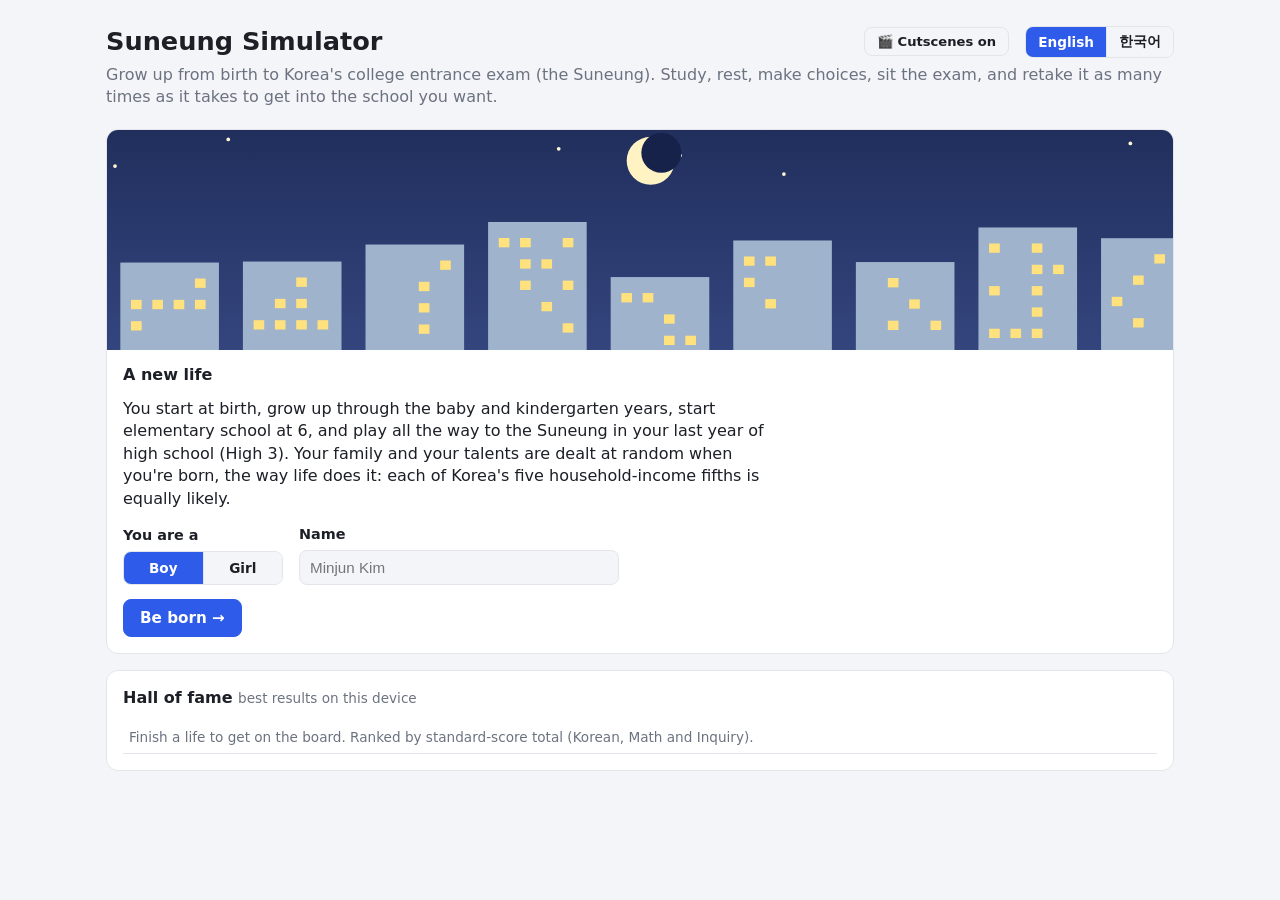
==== suneung/index.html @ 64d8d74f "Suneung v6.1 (social): named people who stay with you through life - Engine: g.social (built lazily " ====
<!doctype html>
<html lang="en">
<head>
  <meta charset="utf-8">
  <meta name="viewport" content="width=device-width, initial-scale=1">
  <title>Suneung Simulator</title>
  <link rel="stylesheet" href="styles.css">
</head>
<body>
  <header>
    <div class="top">
      <h1 data-t="app.title">Suneung Simulator</h1>
      <button type="button" id="cutToggle" class="cut-toggle" aria-pressed="true"></button>
      <div class="seg lang" id="lang" role="group" aria-label="Language / 언어">
        <button type="button" data-v="en" lang="en">English</button>
        <button type="button" data-v="ko" lang="ko">한국어</button>
      </div>
    </div>
    <p class="sub" data-t="app.sub"></p>
  </header>

  <main>
    <!-- ---------- new life ---------- -->
    <section id="setup" class="hidden">
      <div class="panel setup-panel">
        <div class="hero" id="setupArt"></div>
        <h2 data-t="setup.title"></h2>
        <p class="intro" data-t="setup.intro"></p>
        <div class="setup-row">
          <div class="field">
            <span class="flabel" id="sexLabel" data-t="setup.sex"></span>
            <div class="seg sex" id="sex" role="group" aria-labelledby="sexLabel">
              <button type="button" data-v="m" data-t="sex.m"></button>
              <button type="button" data-v="f" data-t="sex.f"></button>
            </div>
          </div>
          <div class="field name-field">
            <label for="name" data-t="setup.name"></label>
            <input id="name" type="text" maxlength="20">
          </div>
        </div>
        <div class="buttons">
          <button id="startBtn" type="button" class="primary" data-t="setup.go"></button>
          <button id="resumeBtn" type="button" class="hidden" data-t="setup.resume"></button>
        </div>
      </div>
      <div class="panel">
        <h2><span data-t="fame.title"></span> <span class="muted" data-t="fame.sub"></span></h2>
        <div class="table-wrap"><table class="grid" id="fame"></table></div>
      </div>
    </section>

    <!-- ---------- the game ---------- -->
    <section id="game" class="hidden">
      <!-- Your life right now: an illustrated scene with you in it, your mood, and the basics. -->
      <section class="life">
        <div class="life-top">
          <div class="scene-wrap">
            <div id="scene" class="scene-box"></div>
            <div id="mood" class="bubble" aria-live="polite"><b id="moodName"></b><span id="moodText"></span></div>
          </div>
          <div class="map-side">
            <div class="map-head"><span id="mapHome"></span><small id="mapHint"></small></div>
            <div id="mainMap" class="main-map"></div>
          </div>
        </div>
        <div class="stats">
          <div class="stat"><span class="ic" aria-hidden="true">📅</span><span class="k" data-t="stat.date"></span><span class="v" id="sDate"></span><span class="s" id="sDday"></span></div>
          <div class="stat"><span class="ic" aria-hidden="true">🎒</span><span class="k" data-t="stat.attempt"></span><span class="v" id="sAttempt"></span><span class="s" id="sStatus"></span></div>
          <div class="stat"><span class="ic" aria-hidden="true">🎂</span><span class="k" data-t="stat.age"></span><span class="v" id="sAge"></span><span class="s" id="sName"></span></div>
          <div class="stat"><span class="ic" aria-hidden="true">💰</span><span class="k" data-t="stat.money"></span><span class="v" id="sMoney"></span><span class="s" id="sAllowance"></span></div>
          <div class="stat fam" id="sFamCard"><span class="ic" aria-hidden="true">🏠</span><span class="k" data-t="stat.family"></span><span class="v" id="sFam"></span><span class="s" id="sFamSub"></span></div>
        </div>
      </section>

      <div class="row">
        <section class="panel">
          <h2><span data-t="ability.title"></span> <span class="muted" data-t="ability.sub"></span></h2>
          <div id="skills" class="bars"></div>
          <div id="traits" class="traits" aria-live="polite"></div>
          <h2 class="gap" data-t="cond.title"></h2>
          <div id="condition" class="bars"></div>
          <div class="chart-head gap">
            <h2 data-t="chart.title"></h2>
            <div class="legend" id="legend"></div>
          </div>
          <canvas id="chart"></canvas>
        </section>

        <section class="panel plan">
          <div class="plan-head">
            <h2 id="planTitle"></h2>
            <span id="blocksLeft" class="pill"></span>
          </div>
          <div id="slots" class="slots"></div>
          <small class="tap-hint" data-t="plan.tap"></small>
          <small id="lessonNote" class="lesson-note"></small>
          <div class="field">
            <span class="flabel" data-t="plan.method"></span>
            <div class="seg wrap" id="method"></div>
            <small id="methodNote"></small>
          </div>
          <div id="activities" class="acts"></div>
          <div class="plan-foot">
            <span id="planCost" class="muted"></span>
            <span id="planErr" class="err"></span>
          </div>
          <div class="buttons">
            <button id="repeatBtn" type="button" data-t="plan.repeat"></button>
            <button id="clearBtn" type="button" data-t="plan.clear"></button>
            <button id="moveBtn" type="button" data-t="move.btn"></button>
            <button id="quitBtn" type="button" data-t="quit.btn"></button>
            <button id="nextBtn" type="button" class="primary"></button>
          </div>
        </section>
      </div>

      <!-- The people in your life: classmates, friends, a rival, a crush, the homeroom teacher. -->
      <section class="panel people-panel">
        <h2><span aria-hidden="true">🧑‍🤝‍🧑 </span><span data-t="people.title"></span> <span class="muted" data-t="people.sub"></span></h2>
        <p id="peopleTeacher" class="people-teacher hidden"></p>
        <div id="people" class="people"></div>
        <small id="peopleNote" class="people-note"></small>
      </section>

      <div class="row">
        <section class="panel diary">
          <h2><span aria-hidden="true">📔 </span><span data-t="log.title"></span></h2>
          <ul id="log" class="log"></ul>
        </section>
        <section class="panel">
          <h2 data-t="history.title"></h2>
          <div class="table-wrap"><table class="grid" id="history"></table></div>
          <div class="buttons end">
            <button id="newLifeBtn" type="button" data-t="newLife"></button>
          </div>
        </section>
      </div>
    </section>

    <!-- "A year goes by": a calendar page between turns. Purely visual, so it never blocks clicks. -->
    <div id="turn" class="turn hidden" aria-hidden="true">
      <div class="turn-card"><span class="turn-cap" id="turnCap"></span><span class="turn-date" id="turnDate"></span><span class="turn-age" id="turnAge"></span></div>
    </div>
    <div id="confetti" class="confetti" aria-hidden="true"></div>
  </main>

  <div id="modal" class="modal hidden" role="dialog" aria-modal="true" aria-labelledby="modalTitle">
    <div class="modal-card">
      <div id="modalArt" class="modal-art hidden"></div>
      <h2 id="modalTitle"></h2>
      <div id="modalBody"></div>
      <div id="modalButtons" class="buttons"></div>
    </div>
  </div>

  <!-- Cutscenes: a letterboxed film over everything, shot by shot (app.js plays them, art.js draws them). -->
  <div id="cut" class="cut hidden" role="dialog" aria-modal="true">
    <div class="cut-progress" id="cutProg" aria-hidden="true"></div>
    <button type="button" id="cutSkip" class="cut-skip"></button>
    <div class="cut-frame" id="cutFrame"></div>
    <p class="cut-cap" id="cutCap" aria-live="polite"></p>
    <span class="cut-hint" id="cutHint" aria-hidden="true"></span>
  </div>

  <script src="places.js"></script>
  <script src="engine.js"></script>
  <script src="strings.js"></script>
  <script src="art.js"></script>
  <script src="app.js"></script>
</body>
</html>
---- suneung/styles.css ----
:root {
  --bg: #f4f5f8;
  --panel: #ffffff;
  --text: #1c1f26;
  --muted: #6b7280;
  --border: #e3e5ea;
  --accent: #2f5bea;
  --accent-text: #ffffff;
  --accent-soft: #e6ecfd;
  --pos: #12a150;
  --neg: #d93a3a;
  --warn: #c98200;
  --grid: #eceef2;
  --track: #eceef2;
  --backdrop: rgba(15, 18, 25, 0.55);
  --s-kor: #e05a47;
  --s-math: #2f5bea;
  --s-eng: #12a150;
  --s-hist: #a0661b;
  --s-inq1: #9b4fd6;
  --s-inq2: #d1489b;
  --g1: #12a150;
  --g2: #4c9a2a;
  --g3: #9a8a1a;
  --g4: #c98200;
  --g5: #d0661f;
  --g6: #d93a3a;
  /* The Friends panel: a colour per role, and the closeness bar. */
  --r-best: #12a150; --r-partner: #d1489b; --r-crush: #e86f9c; --r-rival: #c98200; --r-bully: #6b5b8c;
  --r-friend: #2f5bea; --r-other: #8b93a3; --r-focus: #f0a020; --cl-fill: #ef6b8a; --cl-track: #f1e3e7;
  /* Artwork (art.js): scenes, the avatar and event illustrations. Dark mode turns day to dusk. */
  --a-sky: #a9dcff; --a-sky2: #e8f6ff; --a-night: #16224a; --a-night2: #34457e; --a-moon: #fff3c4;
  --a-star: #fff7d6; --a-sun: #ffcf4a; --a-cloud: #ffffff; --a-dusk: #ff9e7a; --a-dusk2: #ffd9a0;
  --a-homeLand: #f6d98a; --a-muniLine: #a9c59a; --a-school: #e0533d; --a-schNum: #ffffff;
  --a-land: #dcebc6; --a-land2: #b9c2b0; --a-coast: #6f9a5e; --a-mapSea: #cfe7f3; --a-dmz: #c0504d; --a-inset: #5b6b8c; --a-route: #2f5bea; --a-pin: #e0533d; --a-pinOpen: #2f5bea; --a-pinOff: #a6adb9; --a-sel: #f0a020; --a-mapLbl: #1c2a3a; --a-mapHalo: #ffffff;
  --a-sea: #5fb3d9; --a-sea2: #3d8fbd; --a-hill: #9fc78a; --a-city: #9fb3cc; --a-wall: #f6ecda; --a-wall2: #ead9bb; --a-floor: #d9b083;
  --a-floor2: #c49568; --a-tile: #e3e7ee; --a-tile2: #cfd5df; --a-nightwall: #3a3d5c;
  --a-nightfloor: #4a3a34; --a-dark: #2a2e3b; --a-dark2: #3a3f52; --a-locker: #8fb3d9;
  --a-locker2: #6f93ba; --a-cork: #d9a86b; --a-frame: #ffffff; --a-board: #2f6b4f;
  --a-chalk: #f4f4ea; --a-wood: #b97f4c; --a-wood2: #8a5a33; --a-metal: #a7b0bd; --a-metal2: #8792a2;
  --a-paper: #ffffff; --a-paper2: #f1ece2; --a-line: #b9c0cc; --a-ink: #2b2b35; --a-snow: #ffffff;
  --a-blossom: #ffbfd3; --a-blossom2: #ff8fb4; --a-leaf: #63b85a; --a-leaf2: #3e8a45;
  --a-fall: #f28a3a; --a-fall2: #d9472b; --a-lamp: #ffe17d; --a-screen: #8fd3ff; --a-steam: #c9d2de;
  --a-cubicle: #c9a77d; --a-cubicle2: #a8855c; --a-hair: #2b211d; --a-hoodie: #8a93a6;
  --a-hoodie2: #6f788c; --a-pants: #444a60; --a-jeans: #4d6fa8; --a-shoe: #3a3330;
  --a-uniform: #2f3e6b; --a-uniform2: #22305a; --a-shirt: #ffffff; --a-tie: #c9353d;
  --a-skin: #f7d3b2; --a-skinb: #e3b48d; --a-sickface: #a6e3a1; --a-mouth: #c84a52;
  --a-blush: #ff8f8f; --a-fever: #ff6f6f; --a-bags: #9d8bb4; --a-sweat: #79c6ff;
  --a-shadow: rgba(0, 0, 0, 0.14); --a-c1: #ef5b5b; --a-c1dark: #b8373c; --a-c2: #ffc93c;
  --a-c2dark: #d89a12; --a-c3: #2ec4b6; --a-c4: #9b6bf2; --a-c5: #4f86f7; --a-c5dark: #2f5bbf;
  --a-gold: #f6b900; --a-gold2: #c98a00; --a-gray: #c9c9c9; --a-grass: #93cf6c; --a-path: #e7d3a8;
  --a-stone: #e6dfd3; --a-stone2: #c9bba6; --a-sofa: #d26d5a; --a-sofa2: #b55543;
  --a-trackred: #e0765c; --a-road: #6d7280; --a-bully: #4b3f63; --a-storm: #7d879a; --a-cup: #f3f3f3;
  --a-omr: #ffe3e3; --a-river: #6fb0e6; --a-glass: #8fb7dc;
  --cut-bg: #07080c; --cut-text: #f4f2ea; --cut-dim: rgba(244, 242, 234, 0.55); --cut-bar: rgba(244, 242, 234, 0.22); --cut-accent: #ffd36a;
}

@media (prefers-color-scheme: dark) {
  :root:not([data-theme="light"]) {
    --bg: #12141a;
    --panel: #1b1e26;
    --text: #e8eaf0;
    --muted: #9198a6;
    --border: #2c303b;
    --accent: #6b8cff;
    --accent-text: #0d1020;
    --accent-soft: #232b45;
    --pos: #3ccf7a;
    --neg: #ff6b6b;
    --warn: #f0b23a;
    --grid: #262a34;
    --track: #2a2e39;
    --backdrop: rgba(0, 0, 0, 0.65);
    --s-kor: #ff7a66;
    --s-math: #7d9bff;
    --s-eng: #3ccf7a;
    --s-hist: #d9a35a;
    --s-inq1: #c18cf2;
    --s-inq2: #f27cc0;
    --g1: #3ccf7a;
    --g2: #8fd14f;
    --g3: #d6c64a;
    --g4: #f0b23a;
    --g5: #f08a4a;
    --g6: #ff6b6b;
    --r-best: #3ccf7a; --r-partner: #f06cb8; --r-crush: #f58fb5; --r-rival: #f0b23a; --r-bully: #a594d0;
    --r-friend: #6b8cff; --r-other: #8a91a0; --r-focus: #ffbf47; --cl-fill: #f07a98; --cl-track: #3a2c33;
    --a-sky: #31407a; --a-sky2: #6b5d8e; --a-night: #0b1230; --a-night2: #1f2b5a; --a-moon: #f4e7b0;
    --a-star: #fff1c0; --a-sun: #ffb45c; --a-cloud: #8a86b0; --a-dusk: #7a3d5c; --a-dusk2: #c06d5a;
    --a-homeLand: #7a6a2e; --a-muniLine: #4f6a52; --a-school: #ff7a63; --a-schNum: #1b1b1b;
    --a-land: #3c5440; --a-land2: #3a3f48; --a-coast: #87b27a; --a-mapSea: #1b2f40; --a-dmz: #e07a6f; --a-inset: #9aa9c8; --a-route: #7d9cff; --a-pin: #ff7a63; --a-pinOpen: #7d9cff; --a-pinOff: #6b7280; --a-sel: #f5b941; --a-mapLbl: #eef2f7; --a-mapHalo: #10161f;
    --a-sea: #24506e; --a-sea2: #1a3a52; --a-hill: #3d5a45; --a-city: #2d3552; --a-wall: #3a3a4c; --a-wall2: #313142; --a-floor: #5a4536;
    --a-floor2: #4a382c; --a-tile: #343a48; --a-tile2: #2b303c; --a-nightwall: #24263a;
    --a-nightfloor: #33282a; --a-dark: #171a22; --a-dark2: #222634; --a-locker: #3d5578;
    --a-locker2: #2f4462; --a-cork: #8a6440; --a-frame: #c8cad6; --a-board: #1f4a37;
    --a-chalk: #d8dccd; --a-wood: #7a5233; --a-wood2: #5c3c25; --a-metal: #6f7787; --a-metal2: #5a6272;
    --a-paper: #e9e7ef; --a-paper2: #cfcad6; --a-line: #8b90a0; --a-ink: #1a1a22; --a-snow: #eef2ff;
    --a-blossom: #d98aa8; --a-blossom2: #e56a96; --a-leaf: #3f7f45; --a-leaf2: #2c5e35;
    --a-fall: #cc6a2c; --a-fall2: #b33a24; --a-lamp: #ffd36a; --a-screen: #5fb4ff; --a-steam: #8a93a6;
    --a-cubicle: #6e5a44; --a-cubicle2: #574634; --a-hair: #1c1614; --a-hoodie: #5a6274;
    --a-hoodie2: #474e5f; --a-pants: #2f3445; --a-jeans: #3a5585; --a-shoe: #221e1c;
    --a-uniform: #2a3558; --a-uniform2: #1d2645; --a-tie: #b0343a; --a-shirt: #dfe2ec;
    --a-skin: #e8c2a0; --a-skinb: #c99a76; --a-sickface: #86c784; --a-mouth: #a83a42;
    --a-blush: #e07a7a; --a-fever: #e05a5a; --a-bags: #7c6c95; --a-sweat: #5fb4ff;
    --a-shadow: rgba(0, 0, 0, 0.35); --a-c1: #e05a5f; --a-c1dark: #a8333a; --a-c2: #e8b330;
    --a-c2dark: #b88410; --a-c3: #25a89c; --a-c4: #8a5fe0; --a-c5: #4a78e0; --a-c5dark: #2a4e9e;
    --a-gold: #e8ad00; --a-gold2: #a87400; --a-gray: #a9a9b3; --a-grass: #4a7a3f; --a-path: #8a7a5c;
    --a-stone: #6b6672; --a-stone2: #57505e; --a-sofa: #9a4b3e; --a-sofa2: #7d3a2f;
    --a-trackred: #a8513f; --a-road: #2f323c; --a-bully: #1d1828; --a-storm: #4d5568; --a-cup: #c9c9d2;
    --a-omr: #e8c8cc; --a-river: #2d5a8a; --a-glass: #3d5a80;
    --cut-bg: #07080c; --cut-text: #f4f2ea; --cut-dim: rgba(244, 242, 234, 0.55); --cut-bar: rgba(244, 242, 234, 0.22); --cut-accent: #ffd36a;
    color-scheme: dark;
  }
}
:root[data-theme="dark"] {
  --bg: #12141a;
  --panel: #1b1e26;
  --text: #e8eaf0;
  --muted: #9198a6;
  --border: #2c303b;
  --accent: #6b8cff;
  --accent-text: #0d1020;
  --accent-soft: #232b45;
  --pos: #3ccf7a;
  --neg: #ff6b6b;
  --warn: #f0b23a;
  --grid: #262a34;
  --track: #2a2e39;
  --backdrop: rgba(0, 0, 0, 0.65);
  --s-kor: #ff7a66;
  --s-math: #7d9bff;
  --s-eng: #3ccf7a;
  --s-hist: #d9a35a;
  --s-inq1: #c18cf2;
  --s-inq2: #f27cc0;
  --g1: #3ccf7a;
  --g2: #8fd14f;
  --g3: #d6c64a;
  --g4: #f0b23a;
  --g5: #f08a4a;
  --g6: #ff6b6b;
  --r-best: #3ccf7a; --r-partner: #f06cb8; --r-crush: #f58fb5; --r-rival: #f0b23a; --r-bully: #a594d0;
  --r-friend: #6b8cff; --r-other: #8a91a0; --r-focus: #ffbf47; --cl-fill: #f07a98; --cl-track: #3a2c33;
  --a-sky: #31407a; --a-sky2: #6b5d8e; --a-night: #0b1230; --a-night2: #1f2b5a; --a-moon: #f4e7b0;
  --a-star: #fff1c0; --a-sun: #ffb45c; --a-cloud: #8a86b0; --a-dusk: #7a3d5c; --a-dusk2: #c06d5a;
  --a-homeLand: #7a6a2e; --a-muniLine: #4f6a52; --a-school: #ff7a63; --a-schNum: #1b1b1b;
    --a-land: #3c5440; --a-land2: #3a3f48; --a-coast: #87b27a; --a-mapSea: #1b2f40; --a-dmz: #e07a6f; --a-inset: #9aa9c8; --a-route: #7d9cff; --a-pin: #ff7a63; --a-pinOpen: #7d9cff; --a-pinOff: #6b7280; --a-sel: #f5b941; --a-mapLbl: #eef2f7; --a-mapHalo: #10161f;
    --a-sea: #24506e; --a-sea2: #1a3a52; --a-hill: #3d5a45; --a-city: #2d3552; --a-wall: #3a3a4c; --a-wall2: #313142; --a-floor: #5a4536;
  --a-floor2: #4a382c; --a-tile: #343a48; --a-tile2: #2b303c; --a-nightwall: #24263a;
  --a-nightfloor: #33282a; --a-dark: #171a22; --a-dark2: #222634; --a-locker: #3d5578;
  --a-locker2: #2f4462; --a-cork: #8a6440; --a-frame: #c8cad6; --a-board: #1f4a37;
  --a-chalk: #d8dccd; --a-wood: #7a5233; --a-wood2: #5c3c25; --a-metal: #6f7787; --a-metal2: #5a6272;
  --a-paper: #e9e7ef; --a-paper2: #cfcad6; --a-line: #8b90a0; --a-ink: #1a1a22; --a-snow: #eef2ff;
  --a-blossom: #d98aa8; --a-blossom2: #e56a96; --a-leaf: #3f7f45; --a-leaf2: #2c5e35;
  --a-fall: #cc6a2c; --a-fall2: #b33a24; --a-lamp: #ffd36a; --a-screen: #5fb4ff; --a-steam: #8a93a6;
  --a-cubicle: #6e5a44; --a-cubicle2: #574634; --a-hair: #1c1614; --a-hoodie: #5a6274;
  --a-hoodie2: #474e5f; --a-pants: #2f3445; --a-jeans: #3a5585; --a-shoe: #221e1c;
  --a-uniform: #2a3558; --a-uniform2: #1d2645; --a-tie: #b0343a; --a-shirt: #dfe2ec;
  --a-skin: #e8c2a0; --a-skinb: #c99a76; --a-sickface: #86c784; --a-mouth: #a83a42;
  --a-blush: #e07a7a; --a-fever: #e05a5a; --a-bags: #7c6c95; --a-sweat: #5fb4ff;
  --a-shadow: rgba(0, 0, 0, 0.35); --a-c1: #e05a5f; --a-c1dark: #a8333a; --a-c2: #e8b330;
  --a-c2dark: #b88410; --a-c3: #25a89c; --a-c4: #8a5fe0; --a-c5: #4a78e0; --a-c5dark: #2a4e9e;
  --a-gold: #e8ad00; --a-gold2: #a87400; --a-gray: #a9a9b3; --a-grass: #4a7a3f; --a-path: #8a7a5c;
  --a-stone: #6b6672; --a-stone2: #57505e; --a-sofa: #9a4b3e; --a-sofa2: #7d3a2f;
  --a-trackred: #a8513f; --a-road: #2f323c; --a-bully: #1d1828; --a-storm: #4d5568; --a-cup: #c9c9d2;
  --a-omr: #e8c8cc; --a-river: #2d5a8a; --a-glass: #3d5a80;
  --cut-bg: #07080c; --cut-text: #f4f2ea; --cut-dim: rgba(244, 242, 234, 0.55); --cut-bar: rgba(244, 242, 234, 0.22); --cut-accent: #ffd36a;
  color-scheme: dark;
}

* { box-sizing: border-box; }

body {
  margin: 0;
  font-family: system-ui, -apple-system, "Segoe UI", "Apple SD Gothic Neo", "Malgun Gothic", sans-serif;
  background: var(--bg);
  color: var(--text);
  line-height: 1.4;
}

header, main {
  max-width: 1100px;
  margin: 0 auto;
  padding-left: max(16px, env(safe-area-inset-left, 0px));
  padding-right: max(16px, env(safe-area-inset-right, 0px));
}
header { padding-top: 24px; }
h1 { margin: 0 0 4px; font-size: 1.6rem; }
h2 { font-size: 1rem; margin: 0 0 12px; }
h2.gap { margin-top: 18px; }
h3 { font-size: 0.9rem; margin: 18px 0 8px; }
.sub { margin: 0 0 20px; color: var(--muted); }
.muted { color: var(--muted); font-weight: 400; font-size: 0.85rem; }
.hidden { display: none !important; }
.err { color: var(--neg); font-size: 0.85rem; }

.panel {
  background: var(--panel);
  border: 1px solid var(--border);
  border-radius: 12px;
  padding: 16px;
  margin-bottom: 16px;
  min-width: 0;
}

/* ---------- forms ---------- */
.setup-grid {
  display: grid;
  grid-template-columns: repeat(auto-fit, minmax(230px, 1fr));
  gap: 14px 20px;
  align-items: start;
}
.field { display: flex; flex-direction: column; gap: 6px; min-width: 0; }
.field label, .flabel { font-weight: 600; font-size: 0.9rem; }
.field small { color: var(--muted); font-size: 0.75rem; }
.two { display: grid; grid-template-columns: 1fr 1fr; gap: 8px; }
input[type="text"], select {
  padding: 8px 10px;
  border: 1px solid var(--border);
  border-radius: 8px;
  background: var(--bg);
  color: var(--text);
  font-size: 0.95rem;
  width: 100%;
  min-width: 0;
}
.buttons { display: flex; gap: 8px; flex-wrap: wrap; margin-top: 14px; }
.buttons.end { justify-content: flex-end; }
button {
  padding: 9px 16px;
  border-radius: 8px;
  border: 1px solid var(--border);
  background: var(--bg);
  color: var(--text);
  font-size: 0.95rem;
  font-weight: 600;
  cursor: pointer;
  font-family: inherit;
}
button.primary { background: var(--accent); border-color: var(--accent); color: var(--accent-text); }
button:hover:not(:disabled) { filter: brightness(1.06); }
button:disabled { opacity: 0.45; cursor: not-allowed; }

.seg { display: flex; border: 1px solid var(--border); border-radius: 8px; overflow: hidden; }
.seg button { flex: 1; border: 0; border-radius: 0; padding: 8px 6px; font-size: 0.85rem; background: var(--bg); }
.seg button + button { border-left: 1px solid var(--border); }
.seg button.on { background: var(--accent); color: var(--accent-text); }
.seg.wrap { flex-wrap: wrap; }
.seg.wrap button { min-width: 45%; }

/* ---------- stats ---------- */
.stats {
  display: grid;
  grid-template-columns: repeat(4, minmax(0, 1fr));
  gap: 12px;
  margin-bottom: 16px;
}
@media (max-width: 760px) { .stats { grid-template-columns: repeat(2, minmax(0, 1fr)); } }
.stat {
  background: var(--panel);
  border: 1px solid var(--border);
  border-radius: 12px;
  padding: 12px 14px;
  display: flex;
  flex-direction: column;
  min-width: 0;
}
.stat .k { color: var(--muted); font-size: 0.8rem; }
.stat .v { font-size: 1.15rem; font-weight: 700; font-variant-numeric: tabular-nums; white-space: nowrap; overflow: hidden; text-overflow: ellipsis; }
.stat .s { color: var(--muted); font-size: 0.78rem; white-space: nowrap; overflow: hidden; text-overflow: ellipsis; }

.row { display: grid; grid-template-columns: 1fr 1fr; gap: 16px; }
@media (max-width: 860px) { .row { grid-template-columns: 1fr; gap: 0; } }

/* ---------- bars ---------- */
.bars { display: flex; flex-direction: column; gap: 9px; }
.bar { display: grid; grid-template-columns: minmax(0, 9.5rem) 1fr 2.6rem; gap: 10px; align-items: center; font-size: 0.85rem; }
.bar .name { white-space: nowrap; overflow: hidden; text-overflow: ellipsis; }
.bar .track { height: 10px; background: var(--track); border-radius: 5px; overflow: hidden; position: relative; }
.bar .fill { display: block; height: 100%; border-radius: 5px; transition: width 1s cubic-bezier(0.2, 0.8, 0.2, 1); }
/* Shown under the condition bars while the player is being bullied. */
.cond-note { margin: 2px 0 0; padding: 6px 10px; border-left: 3px solid var(--neg); border-radius: 6px; background: var(--track); color: var(--neg); font-size: 0.8rem; line-height: 1.4; }
/* Traits: chips under the ability bars, each with its effect as a tooltip and a second line. */
.traits { display: flex; flex-wrap: wrap; gap: 6px; margin: 8px 0 2px; }
.traits:empty { display: none; }
.trait-chip { display: inline-flex; flex-direction: column; padding: 4px 10px; border-radius: 10px; background: var(--accent-soft); color: var(--text); font-size: 0.8rem; line-height: 1.3; max-width: 100%; }
.trait-chip b { font-weight: 600; }
.trait-chip small { color: var(--muted); font-size: 0.72rem; }
.lesson-note { display: block; margin: 2px 0 6px; color: var(--muted); font-size: 0.78rem; line-height: 1.4; }
.cond-note.drop { border-left-color: var(--accent); color: var(--text); }
/* Leaving school: what you gain beside what it costs, stacked on a phone. */
.quit { display: grid; grid-template-columns: 1fr 1fr; gap: 10px; margin: 8px 0; }
.quit h3 { margin: 0 0 4px; font-size: 0.9rem; }
.quit ul { margin: 0; padding-left: 18px; font-size: 0.85rem; line-height: 1.45; }
.quit li + li { margin-top: 4px; }
.quit .pros { padding: 8px 10px; border-radius: 8px; background: var(--track); border-left: 3px solid var(--pos); }
.quit .cons { padding: 8px 10px; border-radius: 8px; background: var(--track); border-left: 3px solid var(--neg); }
@media (max-width: 560px) { .quit { grid-template-columns: 1fr; } }
.bar .val { position: relative; text-align: right; font-variant-numeric: tabular-nums; font-weight: 700; }
.bar .delta { font-size: 0.72rem; font-weight: 600; margin-left: 2px; }
.up { color: var(--pos); }
.down { color: var(--neg); }

.talent { display: grid; grid-template-columns: repeat(auto-fit, minmax(240px, 1fr)); gap: 8px 24px; }
.talent .bar { grid-template-columns: minmax(0, 8rem) 1fr 2.4rem 3.2rem; }
.apt { font-size: 0.75rem; color: var(--muted); text-align: right; white-space: nowrap; }
/* Ability bars carry aptitude stars in a fourth column; strong subjects stand out in gold. */
#skills .bar { grid-template-columns: minmax(0, 9.5rem) 1fr 2.6rem 3.4rem; }
@media (max-width: 480px) { #skills .bar { grid-template-columns: minmax(0, 7rem) 1fr 2.4rem 3.2rem; gap: 8px; } }
.apt.hi { color: var(--warn); font-weight: 700; }
.apt.lo { opacity: 0.7; }
.lbl .apt { font-size: 0.78rem; margin-left: 2px; }
.apt-note { margin: 4px 0 0; color: var(--muted); font-size: 0.75rem; line-height: 1.4; }

/* ---------- plan ---------- */
.plan-head { display: flex; justify-content: space-between; align-items: baseline; gap: 8px; flex-wrap: wrap; }
.pill {
  font-size: 0.8rem; font-weight: 700; padding: 3px 10px; border-radius: 999px;
  background: var(--accent-soft); color: var(--accent); font-variant-numeric: tabular-nums;
}
.pill.done { background: var(--accent); color: var(--accent-text); }
.plan-foot { display: flex; justify-content: space-between; gap: 8px; flex-wrap: wrap; margin-top: 8px; min-height: 1.2em; }

/* ---------- chart ---------- */
.chart-head { display: flex; justify-content: space-between; align-items: baseline; flex-wrap: wrap; gap: 8px; }
.legend { font-size: 0.78rem; color: var(--muted); display: flex; align-items: center; gap: 4px 10px; flex-wrap: wrap; }
.legend span { display: inline-flex; align-items: center; gap: 4px; }
.dot { display: inline-block; width: 10px; height: 10px; border-radius: 50%; }
#chart { width: 100%; height: 220px; display: block; }

/* ---------- tables ---------- */
.table-wrap { overflow-x: auto; -webkit-overflow-scrolling: touch; }
table.grid { width: 100%; border-collapse: collapse; font-size: 0.84rem; font-variant-numeric: tabular-nums; }
table.grid th, table.grid td { padding: 6px 6px; border-bottom: 1px solid var(--border); text-align: right; white-space: nowrap; }
table.grid th:first-child, table.grid td:first-child { text-align: left; }
table.grid th { color: var(--muted); font-weight: 600; font-size: 0.78rem; }
table.grid td.l { text-align: left; }
.gr { display: inline-block; min-width: 1.6rem; padding: 1px 6px; border-radius: 6px; font-weight: 800; text-align: center; color: var(--panel); }
.gr1 { background: var(--g1); } .gr2 { background: var(--g2); } .gr3 { background: var(--g3); }
.gr4 { background: var(--g4); } .gr5 { background: var(--g5); } .gr6, .gr7, .gr8, .gr9 { background: var(--g6); }

/* ---------- modal ---------- */
.modal {
  position: fixed; inset: 0; background: var(--backdrop);
  display: flex; align-items: center; justify-content: center; z-index: 10;
  padding: max(16px, env(safe-area-inset-top, 0px)) max(16px, env(safe-area-inset-right, 0px)) max(16px, env(safe-area-inset-bottom, 0px)) max(16px, env(safe-area-inset-left, 0px));
}
.modal-card {
  background: var(--panel); border: 1px solid var(--border); border-radius: 16px;
  padding: 22px; width: 100%; max-width: 620px; max-height: calc(100vh - 32px); overflow-y: auto;
}
.modal-card h2 { font-size: 1.2rem; }
.modal-card p { margin: 0 0 12px; }
.modal-card .buttons { justify-content: flex-end; }
.choices { display: flex; flex-direction: column; gap: 8px; margin-top: 4px; }
.choices button { text-align: left; font-weight: 600; }
.outcome { padding: 10px 12px; border-left: 3px solid var(--accent); background: var(--accent-soft); border-radius: 6px; margin: 4px 0 6px; }
.big-emoji { font-size: 2.4rem; line-height: 1; margin-bottom: 6px; }
.headline { font-weight: 700; margin: 4px 0 12px; }
.periods { list-style: none; margin: 0 0 12px; padding: 0; font-size: 0.88rem; }
.periods li { display: grid; grid-template-columns: 4.5rem 1fr auto; gap: 8px; padding: 6px 0; border-bottom: 1px solid var(--border); }
.periods .tm { color: var(--muted); font-variant-numeric: tabular-nums; }
.periods .rw { font-weight: 700; font-variant-numeric: tabular-nums; }
.unis { display: flex; flex-direction: column; margin: 8px 0; }
.uni { display: grid; grid-template-columns: auto 1fr auto; gap: 10px; align-items: center; padding: 7px 4px; border-bottom: 1px solid var(--border); font-size: 0.88rem; cursor: pointer; }
.uni.off { opacity: 0.45; cursor: not-allowed; }
.uni .nm small.why { color: var(--neg); }
.uni .nm small.real { color: var(--text); font-weight: 600; }
.uni .nm small.real .num { display: inline-block; min-width: 1.4em; padding: 0 4px; margin-right: 2px; border-radius: 999px; background: var(--a-pinOpen); color: var(--a-schNum); text-align: center; font-size: 0.7rem; }
.uni.off .nm small.real .num { background: var(--a-pinOff); }
.school-map { margin: 8px 0; }
.school-map .kmap { max-height: 220px; border-radius: 10px; }
.school-map figcaption { color: var(--muted); font-size: 0.75rem; text-align: center; margin-top: 2px; }
.uni.region .nm { min-width: 0; }
.uni .nm small { color: var(--muted); display: block; font-size: 0.75rem; }
.chance { font-size: 0.75rem; font-weight: 700; padding: 2px 8px; border-radius: 999px; white-space: nowrap; color: var(--panel); }
.ch-safe { background: var(--g1); } .ch-match { background: var(--g3); } .ch-reach { background: var(--g5); } .ch-long { background: var(--g6); }
.result { display: flex; justify-content: space-between; gap: 10px; padding: 8px 4px; border-bottom: 1px solid var(--border); }
.result .ok { color: var(--pos); font-weight: 800; }
.result .no { color: var(--neg); font-weight: 800; }
.decide { display: flex; flex-direction: column; gap: 8px; margin-top: 12px; }
.decide button { text-align: left; }
.decide button small { display: block; font-weight: 400; color: var(--muted); font-size: 0.78rem; }
.decide button.primary small { color: inherit; opacity: 0.85; }
.summary { display: grid; grid-template-columns: repeat(auto-fit, minmax(130px, 1fr)); gap: 10px; margin: 8px 0 14px; }
.summary div { background: var(--bg); border-radius: 10px; padding: 10px; }
.summary .k { display: block; color: var(--muted); font-size: 0.75rem; }
.summary .v { font-weight: 800; font-size: 1.05rem; }
.chart-head.gap { margin-top: 18px; }
/* After the last exam the plan panel only shows its title. */
.ended .field, .ended .acts, .ended .plan-foot, .ended .buttons, .ended .slots, .ended .tap-hint { display: none; }

/* ---------- language switch ---------- */
.top { display: flex; justify-content: space-between; align-items: center; gap: 8px 16px; flex-wrap: wrap; margin-bottom: 4px; }
.top h1 { margin: 0; }
.seg.lang { flex: 0 0 auto; }
.seg.lang button { flex: 0 0 auto; padding: 6px 12px; }

/* ---------- setup, birth and track screens ---------- */
.intro { margin: 0 0 14px; max-width: 65ch; }
.name-field { max-width: 320px; flex: 1 1 200px; }
.setup-row { display: flex; flex-wrap: wrap; gap: 12px 16px; align-items: flex-end; }
.seg.sex { min-width: 160px; }
/* The ending gate has the school's name across the top, so the mood bubble moves down beside you. */
.scene-wrap[data-place="gate"] .bubble { top: 46%; left: 50%; }
/* Ability past the top of the scale. */
.val.over { color: var(--a-gold2); }
.modal-card .talent { margin: 6px 0 10px; }
.modal-card .field { margin-top: 12px; }

/* ---------- artwork (art.js) ---------- */
/* SVG groups animate with CSS transforms. Positions live on an outer group, so these only add motion. */
.art { display: block; width: 100%; height: 100%; }
.art g, .art path, .art circle, .art rect, .art ellipse { transform-box: fill-box; transform-origin: center; }
.art .bob { animation: bob 3.2s ease-in-out infinite; transform-origin: center bottom; }
.art .blink { animation: blink 4.6s infinite; }
.art .fall { animation: fall var(--d, 8s) linear infinite; animation-delay: var(--del, 0s); }
.art .rise { animation: rise 3s ease-out infinite; animation-delay: var(--del, 0s); }
.art .twinkle { animation: twinkle 2.6s ease-in-out infinite; animation-delay: var(--del, 0s); }
.art .twinkle.slow { animation-duration: 7s; }
.art .pulse { animation: pulse 2.4s ease-in-out infinite; animation-delay: var(--del, 0s); }
.art .pulse-slow { animation: pulse 6s ease-in-out infinite; }
.art .sway { animation: sway 4s ease-in-out infinite; transform-origin: center bottom; }
.art .sway-slow { animation: sway 7s ease-in-out infinite; transform-origin: center top; }
.art .drift { animation: drift 14s ease-in-out infinite alternate; }
.art .drift.slow { animation-duration: 22s; }
.art .float { animation: float 3.6s ease-in-out infinite; animation-delay: var(--del, 0s); }
.art .bounce { animation: bounce 1.6s ease-in-out infinite; }
/* The Pohang earthquake: cracks that shudder a few times, then stop. */
.art .shake { animation: shake 0.35s ease-in-out 4; }
.art .hop { animation: hop 1.4s ease-in-out infinite; animation-delay: var(--del, 0s); }
.art .wave { animation: wave 1.2s ease-in-out infinite; transform-box: view-box; }
.art .wave.slow { animation-duration: 1.8s; }
.art .drip { animation: drip 1.8s ease-in infinite; }
.art .flicker { animation: flicker 0.9s ease-in-out infinite alternate; transform-origin: center bottom; }
.art .spin { animation: spin 6s linear infinite; transform-box: view-box; }
@keyframes bob { 0%, 100% { transform: translateY(0); } 50% { transform: translateY(-2.5px); } }
@keyframes blink { 0%, 94%, 100% { transform: scaleY(1); } 96% { transform: scaleY(0.1); } }
@keyframes fall { from { transform: translate(0, 0) rotate(0deg); } to { transform: translate(var(--dx, 20px), var(--fy, 260px)) rotate(300deg); } }
@keyframes rise { 0% { transform: translateY(6px); opacity: 0; } 30% { opacity: 1; } 100% { transform: translateY(-26px); opacity: 0; } }
@keyframes twinkle { 0%, 100% { opacity: 1; } 50% { opacity: 0.25; } }
@keyframes pulse { 0%, 100% { opacity: 1; } 50% { opacity: 0.55; } }
@keyframes sway { 0%, 100% { transform: rotate(-2deg); } 50% { transform: rotate(2deg); } }
@keyframes drift { from { transform: translateX(-14px); } to { transform: translateX(14px); } }
@keyframes float { 0%, 100% { transform: translateY(0); } 50% { transform: translateY(-6px); } }
@keyframes shake { 0%, 100% { transform: translateX(0); } 25% { transform: translateX(-3px); } 75% { transform: translateX(3px); } }
@keyframes bounce { 0%, 100% { transform: translateY(0) scale(1); } 40% { transform: translateY(-8px) scale(1.06); } }
@keyframes hop { 0%, 100% { transform: translateY(0); } 50% { transform: translateY(-10px); } }
@keyframes wave { 0%, 100% { transform: rotate(0deg); } 50% { transform: rotate(-16deg); } }
@keyframes drip { 0% { transform: translateY(-2px); opacity: 0; } 30% { opacity: 1; } 100% { transform: translateY(8px); opacity: 0; } }
@keyframes flicker { from { transform: scale(1, 1); } to { transform: scale(0.92, 1.08); } }
@keyframes spin { to { transform: rotate(360deg); } }

/* ---------- your life: the scene, mood bubble and basics ---------- */
.life { background: var(--panel); border: 1px solid var(--border); border-radius: 16px; overflow: hidden; margin-bottom: 16px; }
/* The scene and, beside it (below it on phones), the map of where you live. */
.life-top { display: grid; grid-template-columns: minmax(0, 1fr); }
@media (min-width: 760px) { .life-top { grid-template-columns: minmax(0, 1fr) clamp(230px, 27vw, 320px); } .map-side { border-left: 1px solid var(--border); } }
.map-side { display: flex; flex-direction: column; min-width: 0; background: var(--a-mapSea); border-top: 1px solid var(--border); }
@media (min-width: 760px) { .map-side { border-top: 0; height: clamp(180px, 31vw, 330px); } }
.map-head { display: flex; justify-content: space-between; align-items: baseline; gap: 8px; padding: 6px 10px 0; font-size: 0.82rem; font-weight: 700; color: var(--a-mapLbl); }
.map-head small { font-weight: 500; color: var(--a-inset); text-align: right; }
.main-map { flex: none; height: 250px; padding: 2px 4px 4px; }
@media (min-width: 760px) { .main-map { flex: 1; min-height: 0; height: auto; } }
.main-map .kmap { width: 100%; height: 100%; max-height: none; border-radius: 0; }
.scene-wrap { position: relative; height: clamp(180px, 31vw, 330px); background: var(--a-wall); }
.scene-box { position: absolute; inset: 0; }
.bubble {
  position: absolute; top: 15%; left: 46%; max-width: min(50%, 300px);
  background: var(--panel); color: var(--text); border: 1px solid var(--border); border-radius: 14px;
  padding: 7px 12px; font-size: 0.85rem; line-height: 1.3; box-shadow: 0 4px 14px var(--a-shadow);
  animation: bubble-in 0.5s ease-out both;
}
.bubble::after {
  content: ""; position: absolute; left: -7px; bottom: 12px; width: 12px; height: 12px;
  background: var(--panel); border-left: 1px solid var(--border); border-bottom: 1px solid var(--border); transform: rotate(45deg);
}
.bubble b { display: block; font-size: 0.7rem; letter-spacing: 0.03em; color: var(--muted); }
.bubble[data-mood="happy"] b { color: var(--pos); }
.bubble[data-mood="tired"] b { color: var(--warn); }
.bubble[data-mood="stressed"] b, .bubble[data-mood="sick"] b { color: var(--neg); }
/* The family card is a full-width strip under the other four, so the class name never gets cut off. */
.life .stat.fam { grid-column: 1 / -1; display: flex; flex-direction: row; justify-content: flex-start; flex-wrap: wrap; align-items: center; column-gap: 10px; row-gap: 2px; padding-top: 8px; padding-bottom: 8px; }
.life .stat.fam .ic { grid-row: auto; font-size: 1.2rem; }
.life .stat.fam .v { font-size: 1rem; }
.fam-meter { display: inline-flex; gap: 2px; vertical-align: middle; margin-left: 4px; }
.fam-meter i { width: 7px; height: 12px; border-radius: 2px; background: var(--border); }
.fam-meter i.on { background: var(--accent); }
.stat.fam.fam-up .s { color: var(--pos); }
.stat.fam.fam-down .s { color: var(--neg); }
.stat.fam.flash { animation: fam-flash 1.6s ease-out; }
@keyframes fam-flash { 0%, 30% { box-shadow: 0 0 0 3px var(--accent); } 100% { box-shadow: 0 0 0 0 transparent; } }
@media (prefers-reduced-motion: reduce) { .stat.fam.flash { animation: none; } }
.life .stats { margin: 0; padding: 12px; gap: 10px; border-top: 1px solid var(--border); }
.life .stat { background: var(--bg); border: 0; display: grid; grid-template-columns: auto minmax(0, 1fr); column-gap: 10px; align-items: center; }
.life .stat .ic { grid-row: span 3; font-size: 1.5rem; line-height: 1; }
@media (max-width: 760px) { .life .stat .ic { font-size: 1.2rem; } .life .stats { padding: 10px; gap: 8px; } }
@keyframes bubble-in { from { opacity: 0; transform: translateY(6px) scale(0.96); } to { opacity: 1; transform: none; } }

/* ---------- setup hero ---------- */
.setup-panel { overflow: hidden; }
.hero { margin: -16px -16px 14px; height: clamp(140px, 22vw, 220px); overflow: hidden; }

/* ---------- plan: time slots and activity cards ---------- */
.plan { container-type: inline-size; }
.slots { display: flex; flex-wrap: wrap; gap: 6px; margin: 12px 0 4px; }
.slot {
  width: 38px; height: 38px; padding: 0; border-radius: 10px; font-size: 1.15rem; line-height: 1;
  display: inline-flex; align-items: center; justify-content: center;
  background: var(--panel); background: color-mix(in srgb, var(--c) 22%, var(--panel)); border: 2px solid var(--c);
  animation: slot-in 0.25s ease-out;
}
.slot.empty { border: 2px dashed var(--border); background: transparent; animation: none; }
.tap-hint { display: block; color: var(--muted); font-size: 0.74rem; margin-bottom: 4px; }
@keyframes slot-in { from { transform: scale(0.4); opacity: 0; } to { transform: none; opacity: 1; } }

.acts { display: grid; grid-template-columns: minmax(0, 1fr); gap: 8px; margin-top: 10px; }
.acts .grp { grid-column: 1 / -1; margin: 8px 0 0; font-size: 0.78rem; color: var(--muted); letter-spacing: 0.04em; }
.act {
  display: grid; grid-template-columns: auto minmax(0, 1fr) auto; gap: 4px 10px; align-items: center;
  padding: 9px 10px; border-radius: 12px; border: 1px solid var(--border); border-left: 4px solid var(--c);
  background: var(--bg); transition: transform 0.12s ease, box-shadow 0.12s ease, background 0.2s ease;
}
.act.open { cursor: pointer; }
.act.open:hover { transform: translateY(-2px); box-shadow: 0 6px 16px var(--a-shadow); }
.act.has { background: var(--accent-soft); background: color-mix(in srgb, var(--c) 13%, var(--panel)); border-color: var(--c); }
.act .ic { font-size: 1.5rem; line-height: 1; width: 2rem; text-align: center; }
.act .lbl { font-size: 0.88rem; font-weight: 600; min-width: 0; }
.act .lbl small { display: block; color: var(--muted); font-weight: 400; font-size: 0.72rem; line-height: 1.3; }
.act .pips { display: block; color: var(--c); font-size: 0.66rem; letter-spacing: 2px; line-height: 1.2; }
.stepper { display: flex; align-items: center; justify-content: flex-end; gap: 6px; }
.stepper button { width: 32px; height: 32px; padding: 0; font-size: 1.1rem; line-height: 1; background: var(--panel); }
.stepper .n { width: 1.4rem; text-align: center; font-weight: 700; font-variant-numeric: tabular-nums; }
.act.has .n { color: var(--accent); }
/* Two columns of cards when the plan panel is wide enough; in a half-width panel the stepper drops below. */
@container (min-width: 470px) {
  .acts { grid-template-columns: repeat(2, minmax(0, 1fr)); }
  .act { grid-template-columns: auto minmax(0, 1fr); align-items: start; }
  .act .stepper { grid-column: 1 / -1; }
}
@container (min-width: 720px) {
  .act { grid-template-columns: auto minmax(0, 1fr) auto; align-items: center; }
  .act .stepper { grid-column: auto; }
}

/* ---------- ability gains ---------- */
.bi { margin-right: 5px; }
.gain {
  position: absolute; right: 0; top: -4px; font-weight: 800; font-size: 0.85rem; pointer-events: none;
  animation: gain 1.8s ease-out 0.4s both;
}
@keyframes gain { 0% { opacity: 0; transform: translateY(6px) scale(0.8); } 25% { opacity: 1; transform: translateY(-4px) scale(1.2); } 100% { opacity: 0; transform: translateY(-26px) scale(1); } }

/* ---------- diary ---------- */
.diary .log { list-style: none; margin: 0; padding: 0; max-height: 460px; overflow-y: auto; font-size: 0.84rem; }
.log li { position: relative; display: grid; grid-template-columns: 28px minmax(0, 1fr) auto; gap: 10px; padding: 5px 4px 5px 0; align-items: start; }
.log li::before { content: ""; position: absolute; left: 13px; top: 0; bottom: 0; width: 2px; background: var(--border); }
.log .dot {
  position: relative; width: 28px; height: 28px; border-radius: 50%; background: var(--panel); border: 2px solid var(--border);
  display: flex; align-items: center; justify-content: center; font-size: 0.85rem; line-height: 1;
}
.log .txt { padding-top: 4px; min-width: 0; overflow-wrap: anywhere; }
.log .when { color: var(--muted); font-size: 0.72rem; white-space: nowrap; padding-top: 6px; font-variant-numeric: tabular-nums; }
.log li.milestone .txt { font-weight: 700; }
.log li.milestone .dot { border-color: var(--a-gold); }
.log li.event .dot { border-color: var(--accent); }
.log li.mock .txt { color: var(--accent); }
.log li.month .txt { color: var(--muted); font-size: 0.78rem; }
.log li.month .dot { transform: scale(0.8); opacity: 0.75; }
.log li.year { display: block; padding: 12px 0 6px; }
.log li.year::before { display: none; }
.log li.year span { display: inline-block; background: var(--accent-soft); color: var(--accent); font-weight: 800; font-size: 0.78rem; padding: 3px 10px; border-radius: 999px; }
.log li.year:first-child { padding-top: 0; }

/* ---------- modal screens ---------- */
.modal-art { margin: -22px -22px 14px; height: clamp(150px, 38vw, 210px); overflow: hidden; border-radius: 16px 16px 0 0; background: var(--a-wall); }
.modal-card.pop { animation: pop-in 0.35s cubic-bezier(0.2, 0.9, 0.3, 1.2); }
@keyframes pop-in { from { opacity: 0; transform: translateY(14px) scale(0.97); } to { opacity: 1; transform: none; } }
.story { font-size: 1rem; }
.choices button { display: flex; gap: 10px; align-items: center; transition: transform 0.12s ease, border-color 0.12s ease; }
.choices button:hover { border-color: var(--accent); transform: translateX(3px); }
.choices .cn {
  flex: none; width: 24px; height: 24px; border-radius: 50%; background: var(--accent-soft); color: var(--accent);
  display: inline-flex; align-items: center; justify-content: center; font-size: 0.8rem; font-weight: 800;
}
.track-seg { margin-bottom: 6px; }
.uni.picked { background: var(--accent-soft); border-radius: 8px; }

/* Exam day, period by period. */
.periods li { animation: row-in 0.5s ease-out both; animation-delay: calc(var(--i) * 0.8s + 0.3s); }
.periods .rw { animation: score-pop 0.45s ease-out both; animation-delay: calc(var(--i) * 0.8s + 0.9s); }
.periods li.good .rw { color: var(--pos); }
.periods li.bad .rw { color: var(--neg); }
.exam-outro { animation: row-in 0.6s ease-out both; animation-delay: 5.3s; }
@keyframes row-in { from { opacity: 0; transform: translateY(8px); } to { opacity: 1; transform: none; } }
@keyframes score-pop { 0% { opacity: 0; transform: scale(0.4); } 70% { opacity: 1; transform: scale(1.25); } 100% { transform: scale(1); } }

/* Score reports: rows arrive in order, the grades land with a bounce. */
.reveal tbody tr { animation: row-in 0.4s ease-out both; animation-delay: calc(var(--i) * 0.15s + 0.2s); }
.reveal .gr { animation: score-pop 0.45s ease-out both; animation-delay: calc(var(--i) * 0.15s + 0.45s); }
.paper { background: var(--bg); border: 1px solid var(--border); border-radius: 10px; padding: 10px; margin-bottom: 12px; }
.paper .summary { margin-bottom: 0; }
.paper .summary div { background: var(--panel); }
.news { font-family: Georgia, "Times New Roman", serif; border-top: 3px double var(--text); border-bottom: 1px solid var(--text); padding: 6px 0; }

/* Admission results: one stamp at a time. */
.results .result { align-items: center; animation: row-in 0.4s ease-out both; animation-delay: calc(var(--i) * 0.7s + 0.2s); }
.stamp {
  display: inline-block; padding: 2px 10px; border: 3px solid currentColor; border-radius: 6px; font-weight: 900; letter-spacing: 0.05em;
  transform: rotate(-8deg); animation: stamp 0.45s cubic-bezier(0.2, 1.4, 0.4, 1) both; animation-delay: calc(var(--i) * 0.7s + 0.6s);
}
.stamp.ok { color: var(--pos); }
.stamp.no { color: var(--neg); }
@keyframes stamp { from { opacity: 0; transform: scale(2.6) rotate(-20deg); } to { opacity: 1; transform: scale(1) rotate(-8deg); } }
.decide button { display: flex; gap: 10px; align-items: flex-start; }
.decide .di { font-size: 1.25rem; line-height: 1.2; }

/* ---------- between turns: a calendar page ---------- */
.turn { position: fixed; inset: 0; z-index: 30; display: flex; align-items: center; justify-content: center; pointer-events: none; }
.turn-card {
  display: flex; flex-direction: column; align-items: center; min-width: 220px; padding: 16px 34px 18px;
  background: var(--panel); color: var(--text); border: 1px solid var(--border); border-top: 24px solid var(--neg); border-radius: 14px;
  box-shadow: 0 24px 60px var(--a-shadow);
}
.turn-cap { color: var(--muted); font-size: 0.85rem; }
.turn-date { font-size: 2rem; font-weight: 900; font-variant-numeric: tabular-nums; }
.turn-age { color: var(--accent); font-weight: 700; }
.turn.play { animation: turn-fade 1.7s ease both; }
/* An event card waiting for the calendar page to finish: invisible and not clickable, then fades in. */
.modal { transition: opacity 0.3s ease; }
.modal.held { opacity: 0; pointer-events: none; }
.turn.play .turn-card { animation: page-flip 1.7s ease both; transform-origin: top center; }
@keyframes turn-fade { 0% { opacity: 0; } 12%, 78% { opacity: 1; } 100% { opacity: 0; } }
@keyframes page-flip {
  0% { transform: perspective(700px) rotateX(-75deg) translateY(-20px); }
  22%, 76% { transform: perspective(700px) rotateX(0deg); }
  100% { transform: perspective(700px) rotateX(65deg) translateY(12px); }
}

/* ---------- confetti ---------- */
.confetti { position: fixed; inset: 0; pointer-events: none; z-index: 40; overflow: hidden; }
.confetti i { position: absolute; top: -14px; width: 8px; height: 12px; animation: confetti var(--d) linear var(--del) both; }
@keyframes confetti { from { transform: translate(0, 0) rotate(0deg); } to { transform: translate(var(--dx), 106vh) rotate(var(--r)); } }

/* ---------- reduced motion: keep the pictures, drop the movement ---------- */
@media (prefers-reduced-motion: reduce) {
  .art, .art * { animation: none !important; }
  .modal-card.pop, .periods li, .periods .rw, .reveal tbody tr, .reveal .gr, .results .result, .stamp, .exam-outro, .slot, .bubble { animation: none !important; }
  .gain, .turn, .confetti { display: none !important; }
  .bar .fill, .act, .choices button { transition: none !important; }
}

/* ---------- cutscenes ----------
   A letterboxed film over everything (z-index above the modal). app.js swaps .cut-shot layers; each
   new one dissolves in over the last. Inside the SVG, .cam pans and zooms over the shot (--t) and the
   c-* groups walk, pop, ring and grow at --at seconds. Reduced motion turns it all into still frames. */
.cut { position: fixed; inset: 0; z-index: 40; background: var(--cut-bg); color: var(--cut-text); display: flex; flex-direction: column; align-items: center; justify-content: center; cursor: pointer; animation: cut-open 0.5s ease both; }
.cut.hidden { display: none; }
body.cutting { overflow: hidden; }
.cut-frame { position: relative; width: 100%; height: max(56.25vw, min(64vh, 400px)); max-height: calc(100vh - 150px); overflow: hidden; background: var(--cut-bg); }
.cut-shot { position: absolute; inset: 0; animation: cut-shot-in 0.7s ease both; }
.cut-shot .art { width: 100%; height: 100%; }
.cut-cap { min-height: 3.2em; max-width: 46rem; margin: 18px 20px 0; padding: 0 16px; text-align: center; font-size: clamp(1rem, 2.6vw, 1.3rem); line-height: 1.5; font-weight: 600; letter-spacing: 0.01em; }
.cut-cap.in { animation: cut-cap 0.6s 0.15s ease both; }
.cut-hint { margin-top: 6px; font-size: 0.75rem; color: var(--cut-dim); }
.cut-progress { position: absolute; top: max(14px, env(safe-area-inset-top, 0px)); left: 16px; right: 120px; display: flex; gap: 6px; }
.cut-progress i { flex: 1; height: 3px; border-radius: 2px; background: var(--cut-bar); overflow: hidden; }
.cut-progress i b { display: block; height: 100%; width: 0; background: var(--cut-text); }
.cut-progress i.done b { width: 100%; }
.cut-progress i.now b { animation: cut-prog var(--t, 3s) linear both; }
.cut-skip { position: absolute; top: max(8px, env(safe-area-inset-top, 0px)); right: 12px; background: transparent; color: var(--cut-text); border: 1px solid var(--cut-bar); border-radius: 999px; padding: 6px 14px; font-size: 0.85rem; cursor: pointer; }
.cut-skip:hover, .cut-skip:focus-visible { border-color: var(--cut-accent); color: var(--cut-accent); }
.cut-toggle { flex: 0 0 auto; margin-left: auto; padding: 6px 12px; font-size: 0.82rem; }
@keyframes cut-open { from { opacity: 0; } to { opacity: 1; } }
@keyframes cut-shot-in { from { opacity: 0; transform: scale(1.03); } to { opacity: 1; transform: none; } }
@keyframes cut-cap { from { opacity: 0; transform: translateY(8px); } to { opacity: 1; transform: none; } }
@keyframes cut-prog { from { width: 0; } to { width: 100%; } }

/* Positioning groups (a transform attribute, no animation class) scale from their own origin here, as
   SVG means them to, so a figure scaled at its feet keeps its feet on the ground. */
.cut-art g[transform]:not([class]) { transform-box: view-box; transform-origin: 0 0; }
.cut-art .cam { transform-box: view-box; transform-origin: var(--ox, 400px) var(--oy, 260px); animation: cut-cam var(--t, 3s) cubic-bezier(0.45, 0, 0.55, 1) both; }
.cut-art .c-walk { transform-box: view-box; animation: cut-walk var(--d, 2s) var(--at, 0s) cubic-bezier(0.35, 0, 0.45, 1) both; }
.cut-art .c-pop { animation: cut-pop 0.7s var(--at, 0s) cubic-bezier(0.2, 1.6, 0.4, 1) both; }
.cut-art .c-fade { animation: cut-fade 0.6s var(--at, 0s) ease both; }
.cut-art .c-out { animation: cut-out 0.4s var(--at, 0s) ease both; }
.cut-art .c-stamp { animation: cut-stamp 0.45s var(--at, 0s) cubic-bezier(0.3, 1.5, 0.5, 1) both; }
.cut-art .c-ring { animation: shake 0.16s var(--at, 0s) linear 10; }
.cut-art .c-grow { transform-origin: center bottom; animation: cut-grow 0.9s var(--at, 0s) cubic-bezier(0.2, 0.9, 0.3, 1) both; }
.cut-art .c-flash { animation: cut-flash 0.6s var(--at, 0s) ease both; }
.cut-art .c-thud { animation: cut-thud 0.4s var(--at, 0s) ease; }
@keyframes cut-cam { from { transform: translate(var(--x0, 0px), var(--y0, 0px)) scale(var(--s0, 1)); } to { transform: translate(var(--x1, 0px), var(--y1, 0px)) scale(var(--s1, 1)); } }
@keyframes cut-walk { from { transform: translateX(var(--wx0, 0px)); } to { transform: translateX(var(--wx1, 0px)); } }
@keyframes cut-pop { from { opacity: 0; transform: scale(0.1); } to { opacity: 1; transform: scale(1); } }
@keyframes cut-fade { from { opacity: 0; } to { opacity: 1; } }
@keyframes cut-out { from { opacity: 1; } to { opacity: 0; } }
@keyframes cut-stamp { from { opacity: 0; transform: scale(3) rotate(-30deg); } to { opacity: 1; transform: scale(1) rotate(-10deg); } }
@keyframes cut-grow { from { transform: scaleY(0); } to { transform: scaleY(1); } }
@keyframes cut-flash { 0% { opacity: 0; } 25% { opacity: 0.85; } 100% { opacity: 0; } }
@keyframes cut-thud { 0%, 100% { transform: none; } 30% { transform: translate(-6px, 4px); } 60% { transform: translate(5px, -3px); } }
@media (max-width: 560px) {
  .cut-frame { height: min(62vh, 440px); }
  .cut-cap { margin-top: 14px; }
}
/* Still frames: the shots stay where they end, the caption is the story. */
@media (prefers-reduced-motion: reduce) {
  .cut, .cut-shot, .cut-cap.in, .cut-progress i.now b { animation: none !important; }
  .cut-progress i.now b { width: 100%; }
  .cut-art .c-out, .cut-art .c-flash { display: none; }
}

/* The Korea map (birth screen, move dialog). Dot colours by state; the home pin pulses. */
.kmap { display: block; width: 100%; height: auto; max-height: 62vh; border-radius: 12px; }
.kmap .kmap-pt .kd { stroke: var(--a-mapHalo); stroke-width: 3; }
.kmap .kmap-pt.open circle:nth-child(2) { fill: var(--a-pinOpen); }
.kmap .kmap-pt.closed circle:nth-child(2) { fill: var(--a-pinOff); }
.kmap .kmap-pt.home circle:nth-child(2) { fill: var(--a-pin); }
.kmap .kmap-pt[tabindex] { cursor: pointer; outline: none; }
.kmap .kmap-pt[tabindex]:hover circle:nth-child(2), .kmap .kmap-pt[tabindex]:focus-visible circle:nth-child(2) { stroke: var(--a-sel); stroke-width: 5; }
.kmap .kmap-lbl { fill: var(--a-mapLbl); font-weight: 700; paint-order: stroke; stroke: var(--a-mapHalo); stroke-width: 4px; stroke-linejoin: round; pointer-events: none; }
.kmap .kmap-lbl.home, .kmap .kmap-lbl.sel { font-weight: 900; }
.kmap .kmap-seoul { fill: var(--a-inset); }
.kmap .kmap-pulse { transform-box: fill-box; transform-origin: center; animation: kmap-pulse 1.6s ease-out infinite; }
@keyframes kmap-pulse { from { transform: scale(0.7); opacity: 1; } to { transform: scale(1.6); opacity: 0; } }
@media (prefers-reduced-motion: reduce) { .kmap .kmap-pulse { animation: none; } }
.map-wrap { margin: 6px 0 10px; }
.map-card { margin: 8px 0; padding: 10px 12px; border-radius: 10px; background: var(--track); font-size: 0.86rem; line-height: 1.45; }
.map-card b { display: block; font-size: 0.95rem; }
.map-card small { display: block; color: var(--muted); }
.map-card small.why { color: var(--neg); }
.map-legend { display: flex; flex-wrap: wrap; gap: 4px 14px; font-size: 0.76rem; color: var(--muted); margin: 2px 0 6px; }
.map-legend i { display: inline-block; width: 10px; height: 10px; border-radius: 50%; margin-right: 5px; vertical-align: -1px; }
.map-legend .lh { background: var(--a-pin); } .map-legend .lo { background: var(--a-pinOpen); } .map-legend .lc { background: var(--a-pinOff); }
.map-list summary { cursor: pointer; font-size: 0.85rem; color: var(--muted); margin: 6px 0; }

/* Real geography on the map (places.js): municipalities as land, provinces drawn over them, the home
   area tinted; school markers. Borders keep their width at any zoom. */
.kmap .kmap-muni { fill: var(--a-land); stroke: var(--a-muniLine); stroke-width: 0.5px; vector-effect: non-scaling-stroke; }
.kmap .kmap-muni.home { fill: var(--a-homeLand); }
.kmap .kmap-prov { fill: none; stroke: var(--a-coast); stroke-width: 1.2px; vector-effect: non-scaling-stroke; stroke-linejoin: round; }
.kmap .kmap-school path { fill: var(--a-school); stroke: var(--a-mapHalo); stroke-width: 1.5px; }
.kmap-focus .kmap-muni { stroke-width: 1px; }
.kmap-focus .kmap-prov { stroke-width: 2px; }
.kmap .kmap-sch circle { fill: var(--a-pinOpen); stroke: var(--a-mapHalo); stroke-width: 2px; }
.kmap .kmap-sch.def circle { fill: var(--a-pin); }
.kmap .kmap-sch.closed circle { fill: var(--a-pinOff); }
.kmap .kmap-sch.sel circle { stroke: var(--a-sel); stroke-width: 4px; }
.kmap .kmap-sch { cursor: pointer; }
.kmap .kmap-sch text { fill: var(--a-schNum); font-size: 11px; font-weight: 800; pointer-events: none; }

/* ---------- the people in your life (Friends panel) ---------- */
.people-teacher { display: flex; align-items: center; gap: 10px; margin: 4px 0 8px; font-size: 0.88rem; }
.people-teacher small { display: block; color: var(--muted); font-size: 0.76rem; }
.people-teacher .pic, .pcard .pic, .fates .pic { flex: none; width: 44px; height: 44px; border-radius: 50%; overflow: hidden; background: var(--track); }
.people .grp { margin: 10px 0 6px; font-size: 0.78rem; color: var(--muted); letter-spacing: 0.04em; }
.pgrid { display: grid; grid-template-columns: repeat(auto-fill, minmax(190px, 1fr)); gap: 8px; }
.pcard { display: flex; align-items: center; gap: 10px; min-width: 0; width: 100%; padding: 8px 10px; text-align: left; border: 1px solid var(--border); border-left: 4px solid var(--r-other);
  border-radius: 10px; background: var(--panel); color: var(--text); font: inherit; cursor: pointer; }
.pcard:hover:not(:disabled) { background: var(--accent-soft); }
.pcard:disabled { cursor: default; opacity: 0.85; }
.pcard.on { box-shadow: 0 0 0 2px var(--r-focus); }
.pcard .pinfo { display: flex; flex-direction: column; min-width: 0; flex: 1; line-height: 1.3; }
.pcard b { font-size: 0.9rem; overflow: hidden; text-overflow: ellipsis; white-space: nowrap; }
.pcard .role { font-size: 0.74rem; font-weight: 700; color: var(--r-other); }
.pcard small { font-size: 0.72rem; color: var(--muted); overflow: hidden; text-overflow: ellipsis; white-space: nowrap; }
.pcard .clbar { display: block; height: 5px; margin-top: 4px; border-radius: 3px; background: var(--cl-track); overflow: hidden; }
.pcard .clbar i { display: block; height: 100%; background: var(--cl-fill); border-radius: 3px; }
.pcard.r-best { border-left-color: var(--r-best); } .pcard.r-best .role { color: var(--r-best); }
.pcard.r-partner { border-left-color: var(--r-partner); } .pcard.r-partner .role { color: var(--r-partner); }
.pcard.r-crush { border-left-color: var(--r-crush); } .pcard.r-crush .role { color: var(--r-crush); }
.pcard.r-rival { border-left-color: var(--r-rival); } .pcard.r-rival .role { color: var(--r-rival); }
.pcard.r-bully { border-left-color: var(--r-bully); } .pcard.r-bully .role { color: var(--r-bully); }
.pcard.r-friend { border-left-color: var(--r-friend); } .pcard.r-friend .role { color: var(--r-friend); }
.people-note { display: block; margin-top: 8px; color: var(--muted); font-size: 0.78rem; line-height: 1.4; }
.art.portrait { display: block; width: 100%; height: 100%; }
.fates { list-style: none; padding: 0; margin: 4px 0 10px; display: grid; gap: 6px; }
.fates li { display: flex; align-items: center; gap: 10px; font-size: 0.86rem; line-height: 1.35; min-width: 0; }
.fates .who { min-width: 0; }
.fates small { color: var(--muted); }
@media (max-width: 480px) { .pgrid { grid-template-columns: 1fr; } }
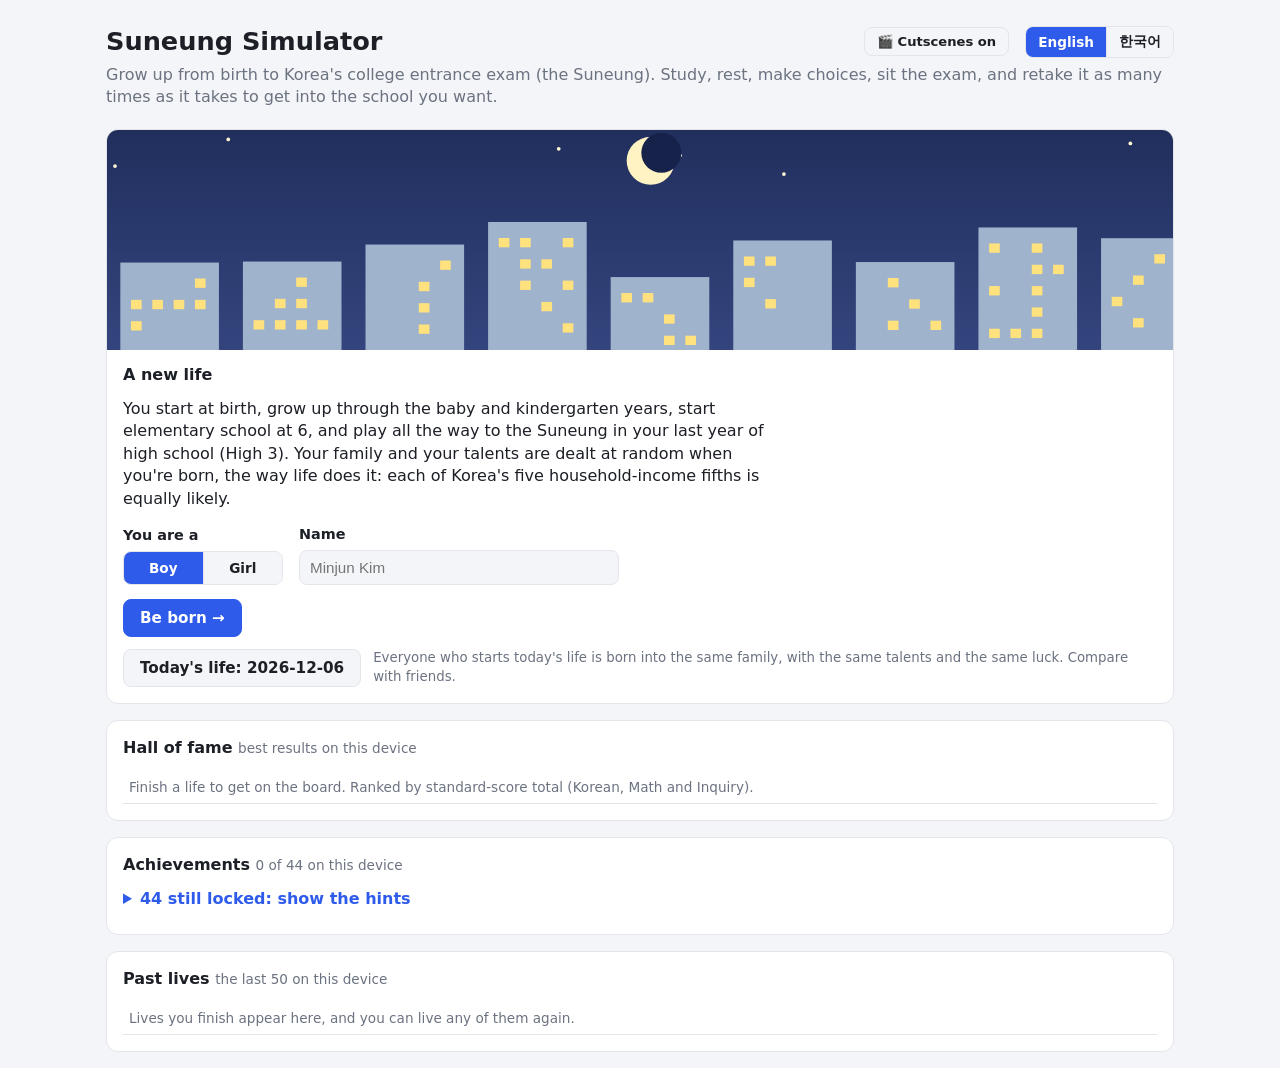
==== commit d9941476: "Merge v6.2 (epilogue) into the main branch; fix conflict markers - Resolve the epilogue merge (engin" ====
--- a/suneung/index.html
+++ b/suneung/index.html
@@ -43,10 +43,22 @@
           <button id="startBtn" type="button" class="primary" data-t="setup.go"></button>
           <button id="resumeBtn" type="button" class="hidden" data-t="setup.resume"></button>
         </div>
+        <div class="daily">
+          <button id="dailyBtn" type="button"></button>
+          <small id="dailyNote" data-t="daily.note"></small>
+        </div>
       </div>
       <div class="panel">
         <h2><span data-t="fame.title"></span> <span class="muted" data-t="fame.sub"></span></h2>
         <div class="table-wrap"><table class="grid" id="fame"></table></div>
+      </div>
+      <div class="panel">
+        <h2><span data-t="ach.title"></span> <span class="muted" id="achSub"></span></h2>
+        <div id="achList"></div>
+      </div>
+      <div class="panel">
+        <h2><span data-t="lives.title"></span> <span class="muted" data-t="lives.sub"></span></h2>
+        <div class="table-wrap"><table class="grid" id="lives"></table></div>
       </div>
     </section>
 
@@ -132,6 +144,9 @@
           <h2 data-t="history.title"></h2>
           <div class="table-wrap"><table class="grid" id="history"></table></div>
           <div class="buttons end">
+            <button id="endBtn" type="button" class="hidden" data-t="end.reopen"></button>
+            <button id="achBtn" type="button" data-t="ach.btn"></button>
+            <button id="livesBtn" type="button" data-t="lives.btn"></button>
             <button id="newLifeBtn" type="button" data-t="newLife"></button>
           </div>
         </section>
@@ -143,6 +158,7 @@
       <div class="turn-card"><span class="turn-cap" id="turnCap"></span><span class="turn-date" id="turnDate"></span><span class="turn-age" id="turnAge"></span></div>
     </div>
     <div id="confetti" class="confetti" aria-hidden="true"></div>
+    <div id="toast" class="toast hidden" role="status" aria-live="polite"></div>
   </main>
 
   <div id="modal" class="modal hidden" role="dialog" aria-modal="true" aria-labelledby="modalTitle">
--- a/suneung/styles.css
+++ b/suneung/styles.css
@@ -52,6 +52,7 @@
   --a-stone: #e6dfd3; --a-stone2: #c9bba6; --a-sofa: #d26d5a; --a-sofa2: #b55543;
   --a-trackred: #e0765c; --a-road: #6d7280; --a-bully: #4b3f63; --a-storm: #7d879a; --a-cup: #f3f3f3;
   --a-omr: #ffe3e3; --a-river: #6fb0e6; --a-glass: #8fb7dc;
+  --a-card: #fffaf0; --a-cardInk: #1c1f26; --a-cardSub: #6b7280;
   --cut-bg: #07080c; --cut-text: #f4f2ea; --cut-dim: rgba(244, 242, 234, 0.55); --cut-bar: rgba(244, 242, 234, 0.22); --cut-accent: #ffd36a;
 }
 
@@ -108,6 +109,7 @@
     --a-stone: #6b6672; --a-stone2: #57505e; --a-sofa: #9a4b3e; --a-sofa2: #7d3a2f;
     --a-trackred: #a8513f; --a-road: #2f323c; --a-bully: #1d1828; --a-storm: #4d5568; --a-cup: #c9c9d2;
     --a-omr: #e8c8cc; --a-river: #2d5a8a; --a-glass: #3d5a80;
+    --a-card: #1f2330; --a-cardInk: #eef0f6; --a-cardSub: #9aa1b2;
     --cut-bg: #07080c; --cut-text: #f4f2ea; --cut-dim: rgba(244, 242, 234, 0.55); --cut-bar: rgba(244, 242, 234, 0.22); --cut-accent: #ffd36a;
     color-scheme: dark;
   }
@@ -164,6 +166,7 @@
   --a-stone: #6b6672; --a-stone2: #57505e; --a-sofa: #9a4b3e; --a-sofa2: #7d3a2f;
   --a-trackred: #a8513f; --a-road: #2f323c; --a-bully: #1d1828; --a-storm: #4d5568; --a-cup: #c9c9d2;
   --a-omr: #e8c8cc; --a-river: #2d5a8a; --a-glass: #3d5a80;
+    --a-card: #1f2330; --a-cardInk: #eef0f6; --a-cardSub: #9aa1b2;
   --cut-bg: #07080c; --cut-text: #f4f2ea; --cut-dim: rgba(244, 242, 234, 0.55); --cut-bar: rgba(244, 242, 234, 0.22); --cut-accent: #ffd36a;
   color-scheme: dark;
 }
@@ -778,3 +781,32 @@
 .fates .who { min-width: 0; }
 .fates small { color: var(--muted); }
 @media (max-width: 480px) { .pgrid { grid-template-columns: 1fr; } }
+/* ---------- the epilogue, achievements, past lives, the share card ---------- */
+.daily { display: flex; flex-wrap: wrap; align-items: center; gap: 8px 12px; margin-top: 12px; }
+.daily small { color: var(--muted); flex: 1 1 220px; }
+.ach-grid { display: grid; grid-template-columns: repeat(auto-fill, minmax(210px, 1fr)); gap: 8px; }
+.ach { display: flex; gap: 10px; align-items: flex-start; padding: 8px 10px; border-radius: 10px; background: var(--bg); color: var(--muted); }
+.ach.on { color: var(--text); background: var(--accent-soft); }
+.ach .ai { font-size: 1.2rem; line-height: 1.2; }
+.ach b { display: block; font-size: 0.86rem; }
+.ach small { display: block; font-size: 0.76rem; color: var(--muted); }
+.ach-chips { display: flex; flex-wrap: wrap; gap: 6px; margin: 4px 0 10px; }
+.chip { padding: 4px 10px; border-radius: 999px; background: var(--bg); border: 1px solid var(--border); font-size: 0.82rem; }
+.chip.new { border-color: var(--accent); background: var(--accent-soft); }
+.chip small { color: var(--accent); font-weight: 700; }
+.tag { display: inline-block; margin-top: 2px; padding: 1px 6px; border-radius: 6px; background: var(--accent-soft); color: var(--accent); font-size: 0.72rem; }
+button.small { padding: 4px 10px; font-size: 0.8rem; }
+.mob { font-weight: 700; }
+.mob.up { color: var(--pos); }
+.mob.down { color: var(--neg); }
+.epi-story { margin: 4px 0 10px; padding-left: 20px; }
+.epi-story li { margin: 3px 0; }
+.small { font-size: 0.8rem; }
+.card-wrap .share-card, .card-out img { display: block; width: 100%; height: auto; max-width: 600px; border-radius: 14px; box-shadow: 0 2px 10px var(--a-shadow); }
+.card-out img { margin-top: 10px; }
+.toast { position: fixed; left: 50%; bottom: 20px; transform: translateX(-50%); z-index: 60; max-width: calc(100vw - 32px); padding: 10px 16px; border-radius: 12px;
+  background: var(--text); color: var(--bg); font-weight: 600; font-size: 0.9rem; box-shadow: 0 4px 16px var(--backdrop); }
+.summary .wide { grid-column: 1 / -1; }
+table.grid th.l { text-align: left; }
+.ach-more { margin-top: 8px; }
+.ach-more summary { cursor: pointer; color: var(--accent); font-weight: 600; margin-bottom: 8px; }
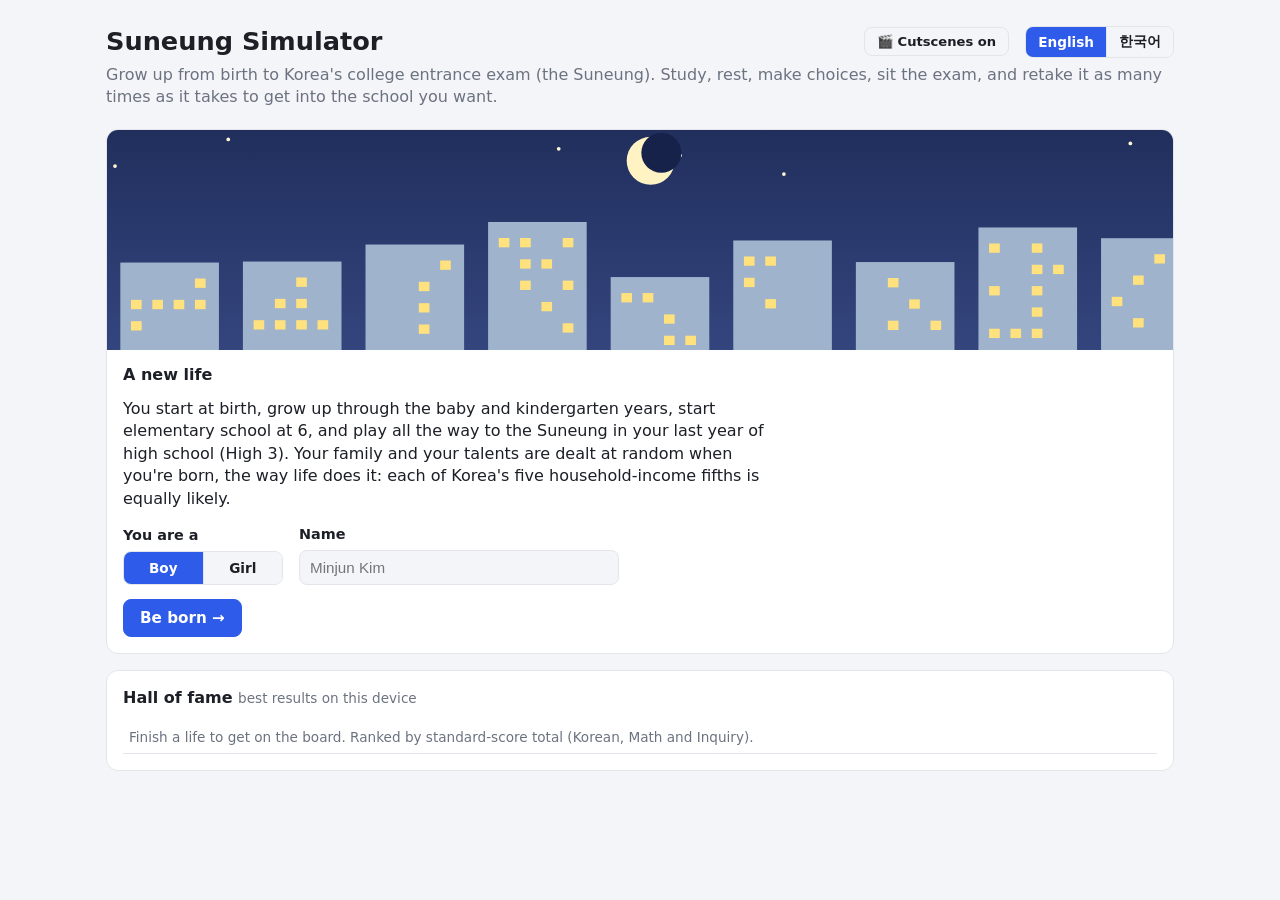
==== commit b6bba70c: "Suneung v6.0 (admissions): 내신, the 학생부 and the 수시 round School grades (내신): a midterm and a final ea" ====
--- a/suneung/index.html
+++ b/suneung/index.html
@@ -43,22 +43,10 @@
           <button id="startBtn" type="button" class="primary" data-t="setup.go"></button>
           <button id="resumeBtn" type="button" class="hidden" data-t="setup.resume"></button>
         </div>
-        <div class="daily">
-          <button id="dailyBtn" type="button"></button>
-          <small id="dailyNote" data-t="daily.note"></small>
-        </div>
       </div>
       <div class="panel">
         <h2><span data-t="fame.title"></span> <span class="muted" data-t="fame.sub"></span></h2>
         <div class="table-wrap"><table class="grid" id="fame"></table></div>
-      </div>
-      <div class="panel">
-        <h2><span data-t="ach.title"></span> <span class="muted" id="achSub"></span></h2>
-        <div id="achList"></div>
-      </div>
-      <div class="panel">
-        <h2><span data-t="lives.title"></span> <span class="muted" data-t="lives.sub"></span></h2>
-        <div class="table-wrap"><table class="grid" id="lives"></table></div>
       </div>
     </section>
 
@@ -90,6 +78,7 @@
           <h2><span data-t="ability.title"></span> <span class="muted" data-t="ability.sub"></span></h2>
           <div id="skills" class="bars"></div>
           <div id="traits" class="traits" aria-live="polite"></div>
+          <div id="record" class="record hidden"></div>
           <h2 class="gap" data-t="cond.title"></h2>
           <div id="condition" class="bars"></div>
           <div class="chart-head gap">
@@ -127,14 +116,6 @@
         </section>
       </div>
 
-      <!-- The people in your life: classmates, friends, a rival, a crush, the homeroom teacher. -->
-      <section class="panel people-panel">
-        <h2><span aria-hidden="true">🧑‍🤝‍🧑 </span><span data-t="people.title"></span> <span class="muted" data-t="people.sub"></span></h2>
-        <p id="peopleTeacher" class="people-teacher hidden"></p>
-        <div id="people" class="people"></div>
-        <small id="peopleNote" class="people-note"></small>
-      </section>
-
       <div class="row">
         <section class="panel diary">
           <h2><span aria-hidden="true">📔 </span><span data-t="log.title"></span></h2>
@@ -144,9 +125,6 @@
           <h2 data-t="history.title"></h2>
           <div class="table-wrap"><table class="grid" id="history"></table></div>
           <div class="buttons end">
-            <button id="endBtn" type="button" class="hidden" data-t="end.reopen"></button>
-            <button id="achBtn" type="button" data-t="ach.btn"></button>
-            <button id="livesBtn" type="button" data-t="lives.btn"></button>
             <button id="newLifeBtn" type="button" data-t="newLife"></button>
           </div>
         </section>
@@ -158,7 +136,6 @@
       <div class="turn-card"><span class="turn-cap" id="turnCap"></span><span class="turn-date" id="turnDate"></span><span class="turn-age" id="turnAge"></span></div>
     </div>
     <div id="confetti" class="confetti" aria-hidden="true"></div>
-    <div id="toast" class="toast hidden" role="status" aria-live="polite"></div>
   </main>
 
   <div id="modal" class="modal hidden" role="dialog" aria-modal="true" aria-labelledby="modalTitle">
--- a/suneung/styles.css
+++ b/suneung/styles.css
@@ -25,9 +25,6 @@
   --g4: #c98200;
   --g5: #d0661f;
   --g6: #d93a3a;
-  /* The Friends panel: a colour per role, and the closeness bar. */
-  --r-best: #12a150; --r-partner: #d1489b; --r-crush: #e86f9c; --r-rival: #c98200; --r-bully: #6b5b8c;
-  --r-friend: #2f5bea; --r-other: #8b93a3; --r-focus: #f0a020; --cl-fill: #ef6b8a; --cl-track: #f1e3e7;
   /* Artwork (art.js): scenes, the avatar and event illustrations. Dark mode turns day to dusk. */
   --a-sky: #a9dcff; --a-sky2: #e8f6ff; --a-night: #16224a; --a-night2: #34457e; --a-moon: #fff3c4;
   --a-star: #fff7d6; --a-sun: #ffcf4a; --a-cloud: #ffffff; --a-dusk: #ff9e7a; --a-dusk2: #ffd9a0;
@@ -52,7 +49,6 @@
   --a-stone: #e6dfd3; --a-stone2: #c9bba6; --a-sofa: #d26d5a; --a-sofa2: #b55543;
   --a-trackred: #e0765c; --a-road: #6d7280; --a-bully: #4b3f63; --a-storm: #7d879a; --a-cup: #f3f3f3;
   --a-omr: #ffe3e3; --a-river: #6fb0e6; --a-glass: #8fb7dc;
-  --a-card: #fffaf0; --a-cardInk: #1c1f26; --a-cardSub: #6b7280;
   --cut-bg: #07080c; --cut-text: #f4f2ea; --cut-dim: rgba(244, 242, 234, 0.55); --cut-bar: rgba(244, 242, 234, 0.22); --cut-accent: #ffd36a;
 }
 
@@ -84,8 +80,6 @@
     --g4: #f0b23a;
     --g5: #f08a4a;
     --g6: #ff6b6b;
-    --r-best: #3ccf7a; --r-partner: #f06cb8; --r-crush: #f58fb5; --r-rival: #f0b23a; --r-bully: #a594d0;
-    --r-friend: #6b8cff; --r-other: #8a91a0; --r-focus: #ffbf47; --cl-fill: #f07a98; --cl-track: #3a2c33;
     --a-sky: #31407a; --a-sky2: #6b5d8e; --a-night: #0b1230; --a-night2: #1f2b5a; --a-moon: #f4e7b0;
     --a-star: #fff1c0; --a-sun: #ffb45c; --a-cloud: #8a86b0; --a-dusk: #7a3d5c; --a-dusk2: #c06d5a;
     --a-homeLand: #7a6a2e; --a-muniLine: #4f6a52; --a-school: #ff7a63; --a-schNum: #1b1b1b;
@@ -109,7 +103,6 @@
     --a-stone: #6b6672; --a-stone2: #57505e; --a-sofa: #9a4b3e; --a-sofa2: #7d3a2f;
     --a-trackred: #a8513f; --a-road: #2f323c; --a-bully: #1d1828; --a-storm: #4d5568; --a-cup: #c9c9d2;
     --a-omr: #e8c8cc; --a-river: #2d5a8a; --a-glass: #3d5a80;
-    --a-card: #1f2330; --a-cardInk: #eef0f6; --a-cardSub: #9aa1b2;
     --cut-bg: #07080c; --cut-text: #f4f2ea; --cut-dim: rgba(244, 242, 234, 0.55); --cut-bar: rgba(244, 242, 234, 0.22); --cut-accent: #ffd36a;
     color-scheme: dark;
   }
@@ -141,8 +134,6 @@
   --g4: #f0b23a;
   --g5: #f08a4a;
   --g6: #ff6b6b;
-  --r-best: #3ccf7a; --r-partner: #f06cb8; --r-crush: #f58fb5; --r-rival: #f0b23a; --r-bully: #a594d0;
-  --r-friend: #6b8cff; --r-other: #8a91a0; --r-focus: #ffbf47; --cl-fill: #f07a98; --cl-track: #3a2c33;
   --a-sky: #31407a; --a-sky2: #6b5d8e; --a-night: #0b1230; --a-night2: #1f2b5a; --a-moon: #f4e7b0;
   --a-star: #fff1c0; --a-sun: #ffb45c; --a-cloud: #8a86b0; --a-dusk: #7a3d5c; --a-dusk2: #c06d5a;
   --a-homeLand: #7a6a2e; --a-muniLine: #4f6a52; --a-school: #ff7a63; --a-schNum: #1b1b1b;
@@ -166,7 +157,6 @@
   --a-stone: #6b6672; --a-stone2: #57505e; --a-sofa: #9a4b3e; --a-sofa2: #7d3a2f;
   --a-trackred: #a8513f; --a-road: #2f323c; --a-bully: #1d1828; --a-storm: #4d5568; --a-cup: #c9c9d2;
   --a-omr: #e8c8cc; --a-river: #2d5a8a; --a-glass: #3d5a80;
-    --a-card: #1f2330; --a-cardInk: #eef0f6; --a-cardSub: #9aa1b2;
   --cut-bg: #07080c; --cut-text: #f4f2ea; --cut-dim: rgba(244, 242, 234, 0.55); --cut-bar: rgba(244, 242, 234, 0.22); --cut-accent: #ffd36a;
   color-scheme: dark;
 }
@@ -751,62 +741,34 @@
 .kmap .kmap-sch { cursor: pointer; }
 .kmap .kmap-sch text { fill: var(--a-schNum); font-size: 11px; font-weight: 800; pointer-events: none; }
 
-/* ---------- the people in your life (Friends panel) ---------- */
-.people-teacher { display: flex; align-items: center; gap: 10px; margin: 4px 0 8px; font-size: 0.88rem; }
-.people-teacher small { display: block; color: var(--muted); font-size: 0.76rem; }
-.people-teacher .pic, .pcard .pic, .fates .pic { flex: none; width: 44px; height: 44px; border-radius: 50%; overflow: hidden; background: var(--track); }
-.people .grp { margin: 10px 0 6px; font-size: 0.78rem; color: var(--muted); letter-spacing: 0.04em; }
-.pgrid { display: grid; grid-template-columns: repeat(auto-fill, minmax(190px, 1fr)); gap: 8px; }
-.pcard { display: flex; align-items: center; gap: 10px; min-width: 0; width: 100%; padding: 8px 10px; text-align: left; border: 1px solid var(--border); border-left: 4px solid var(--r-other);
-  border-radius: 10px; background: var(--panel); color: var(--text); font: inherit; cursor: pointer; }
-.pcard:hover:not(:disabled) { background: var(--accent-soft); }
-.pcard:disabled { cursor: default; opacity: 0.85; }
-.pcard.on { box-shadow: 0 0 0 2px var(--r-focus); }
-.pcard .pinfo { display: flex; flex-direction: column; min-width: 0; flex: 1; line-height: 1.3; }
-.pcard b { font-size: 0.9rem; overflow: hidden; text-overflow: ellipsis; white-space: nowrap; }
-.pcard .role { font-size: 0.74rem; font-weight: 700; color: var(--r-other); }
-.pcard small { font-size: 0.72rem; color: var(--muted); overflow: hidden; text-overflow: ellipsis; white-space: nowrap; }
-.pcard .clbar { display: block; height: 5px; margin-top: 4px; border-radius: 3px; background: var(--cl-track); overflow: hidden; }
-.pcard .clbar i { display: block; height: 100%; background: var(--cl-fill); border-radius: 3px; }
-.pcard.r-best { border-left-color: var(--r-best); } .pcard.r-best .role { color: var(--r-best); }
-.pcard.r-partner { border-left-color: var(--r-partner); } .pcard.r-partner .role { color: var(--r-partner); }
-.pcard.r-crush { border-left-color: var(--r-crush); } .pcard.r-crush .role { color: var(--r-crush); }
-.pcard.r-rival { border-left-color: var(--r-rival); } .pcard.r-rival .role { color: var(--r-rival); }
-.pcard.r-bully { border-left-color: var(--r-bully); } .pcard.r-bully .role { color: var(--r-bully); }
-.pcard.r-friend { border-left-color: var(--r-friend); } .pcard.r-friend .role { color: var(--r-friend); }
-.people-note { display: block; margin-top: 8px; color: var(--muted); font-size: 0.78rem; line-height: 1.4; }
-.art.portrait { display: block; width: 100%; height: 100%; }
-.fates { list-style: none; padding: 0; margin: 4px 0 10px; display: grid; gap: 6px; }
-.fates li { display: flex; align-items: center; gap: 10px; font-size: 0.86rem; line-height: 1.35; min-width: 0; }
-.fates .who { min-width: 0; }
-.fates small { color: var(--muted); }
-@media (max-width: 480px) { .pgrid { grid-template-columns: 1fr; } }
-/* ---------- the epilogue, achievements, past lives, the share card ---------- */
-.daily { display: flex; flex-wrap: wrap; align-items: center; gap: 8px 12px; margin-top: 12px; }
-.daily small { color: var(--muted); flex: 1 1 220px; }
-.ach-grid { display: grid; grid-template-columns: repeat(auto-fill, minmax(210px, 1fr)); gap: 8px; }
-.ach { display: flex; gap: 10px; align-items: flex-start; padding: 8px 10px; border-radius: 10px; background: var(--bg); color: var(--muted); }
-.ach.on { color: var(--text); background: var(--accent-soft); }
-.ach .ai { font-size: 1.2rem; line-height: 1.2; }
-.ach b { display: block; font-size: 0.86rem; }
-.ach small { display: block; font-size: 0.76rem; color: var(--muted); }
-.ach-chips { display: flex; flex-wrap: wrap; gap: 6px; margin: 4px 0 10px; }
-.chip { padding: 4px 10px; border-radius: 999px; background: var(--bg); border: 1px solid var(--border); font-size: 0.82rem; }
-.chip.new { border-color: var(--accent); background: var(--accent-soft); }
-.chip small { color: var(--accent); font-weight: 700; }
-.tag { display: inline-block; margin-top: 2px; padding: 1px 6px; border-radius: 6px; background: var(--accent-soft); color: var(--accent); font-size: 0.72rem; }
-button.small { padding: 4px 10px; font-size: 0.8rem; }
-.mob { font-weight: 700; }
-.mob.up { color: var(--pos); }
-.mob.down { color: var(--neg); }
-.epi-story { margin: 4px 0 10px; padding-left: 20px; }
-.epi-story li { margin: 3px 0; }
-.small { font-size: 0.8rem; }
-.card-wrap .share-card, .card-out img { display: block; width: 100%; height: auto; max-width: 600px; border-radius: 14px; box-shadow: 0 2px 10px var(--a-shadow); }
-.card-out img { margin-top: 10px; }
-.toast { position: fixed; left: 50%; bottom: 20px; transform: translateX(-50%); z-index: 60; max-width: calc(100vw - 32px); padding: 10px 16px; border-radius: 12px;
-  background: var(--text); color: var(--bg); font-weight: 600; font-size: 0.9rem; box-shadow: 0 4px 16px var(--backdrop); }
-.summary .wide { grid-column: 1 / -1; }
-table.grid th.l { text-align: left; }
-.ach-more { margin-top: 8px; }
-.ach-more summary { cursor: pointer; color: var(--accent); font-weight: 600; margin-bottom: 8px; }
+/* ---------- v6.0: report cards, the school record, 수시 ---------- */
+/* 5-grade 내신: 1 best (green) to 5 (red); the A–E level is an outline. */
+.gr5-1, .gr5-2, .gr5-3, .gr5-4, .gr5-5 { display: inline-block; min-width: 1.6rem; padding: 1px 6px; border-radius: 6px; font-weight: 800; text-align: center; color: var(--panel); }
+.gr5-1 { background: var(--g1); } .gr5-2 { background: var(--g2); } .gr5-3 { background: var(--g3); } .gr5-4 { background: var(--g5); } .gr5-5 { background: var(--g6); }
+.ach { display: inline-block; min-width: 1.4rem; padding: 0 5px; border: 2px solid var(--border); border-radius: 6px; font-weight: 700; text-align: center; }
+.ach-A { border-color: var(--g1); color: var(--g1); } .ach-B { border-color: var(--g2); color: var(--g2); } .ach-C { border-color: var(--g3); color: var(--g3); }
+.ach-D { border-color: var(--g5); color: var(--g5); } .ach-E { border-color: var(--g6); color: var(--g6); }
+.reveal .gr5-1, .reveal .gr5-2, .reveal .gr5-3, .reveal .gr5-4, .reveal .gr5-5 { animation: score-pop 0.45s ease-out both; animation-delay: calc(var(--i) * 0.15s + 0.45s); }
+.record.hidden { display: none; }
+.rec-facts { margin: 6px 0 0; font-size: 0.8rem; line-height: 1.45; color: var(--text); overflow-wrap: anywhere; }
+.rec-facts .sems { display: inline-flex; flex-wrap: wrap; gap: 4px; margin-left: 4px; vertical-align: middle; }
+.sem-chip { padding: 0 6px; border-radius: 999px; background: var(--accent-soft); font-size: 0.72rem; white-space: nowrap; }
+.acts .grp-note { grid-column: 1 / -1; margin: 0; font-size: 0.74rem; color: var(--muted); line-height: 1.4; }
+.susi-list { display: flex; flex-direction: column; gap: 8px; margin: 8px 0; }
+.susi-uni { border: 1px solid var(--border); border-radius: 10px; padding: 6px 8px; }
+.susi-uni.off { opacity: 0.5; }
+.susi-uni .nm { font-weight: 700; font-size: 0.9rem; overflow-wrap: anywhere; }
+.susi-uni .nm small { font-weight: 400; color: var(--muted); font-size: 0.72rem; }
+.susi-uni .nm small.why { display: block; color: var(--neg); }
+.sopt { display: grid; grid-template-columns: auto 1fr auto; gap: 8px; align-items: center; padding: 5px 2px; border-top: 1px dashed var(--border); font-size: 0.84rem; cursor: pointer; }
+.sopt.off { cursor: not-allowed; opacity: 0.6; }
+.sopt.picked { background: var(--accent-soft); border-radius: 8px; }
+.sopt .st { min-width: 0; }
+.sopt .st small { display: block; color: var(--muted); font-size: 0.72rem; line-height: 1.35; }
+.sopt .st small.why { color: var(--neg); }
+.susi-more summary { cursor: pointer; color: var(--muted); font-size: 0.82rem; padding: 4px 0; }
+.result > span:first-child { min-width: 0; overflow-wrap: anywhere; }
+.result .stamp { max-width: 55%; text-align: center; font-size: 0.82rem; }
+@media (prefers-reduced-motion: reduce) {
+  .reveal .gr5-1, .reveal .gr5-2, .reveal .gr5-3, .reveal .gr5-4, .reveal .gr5-5 { animation: none !important; }
+}
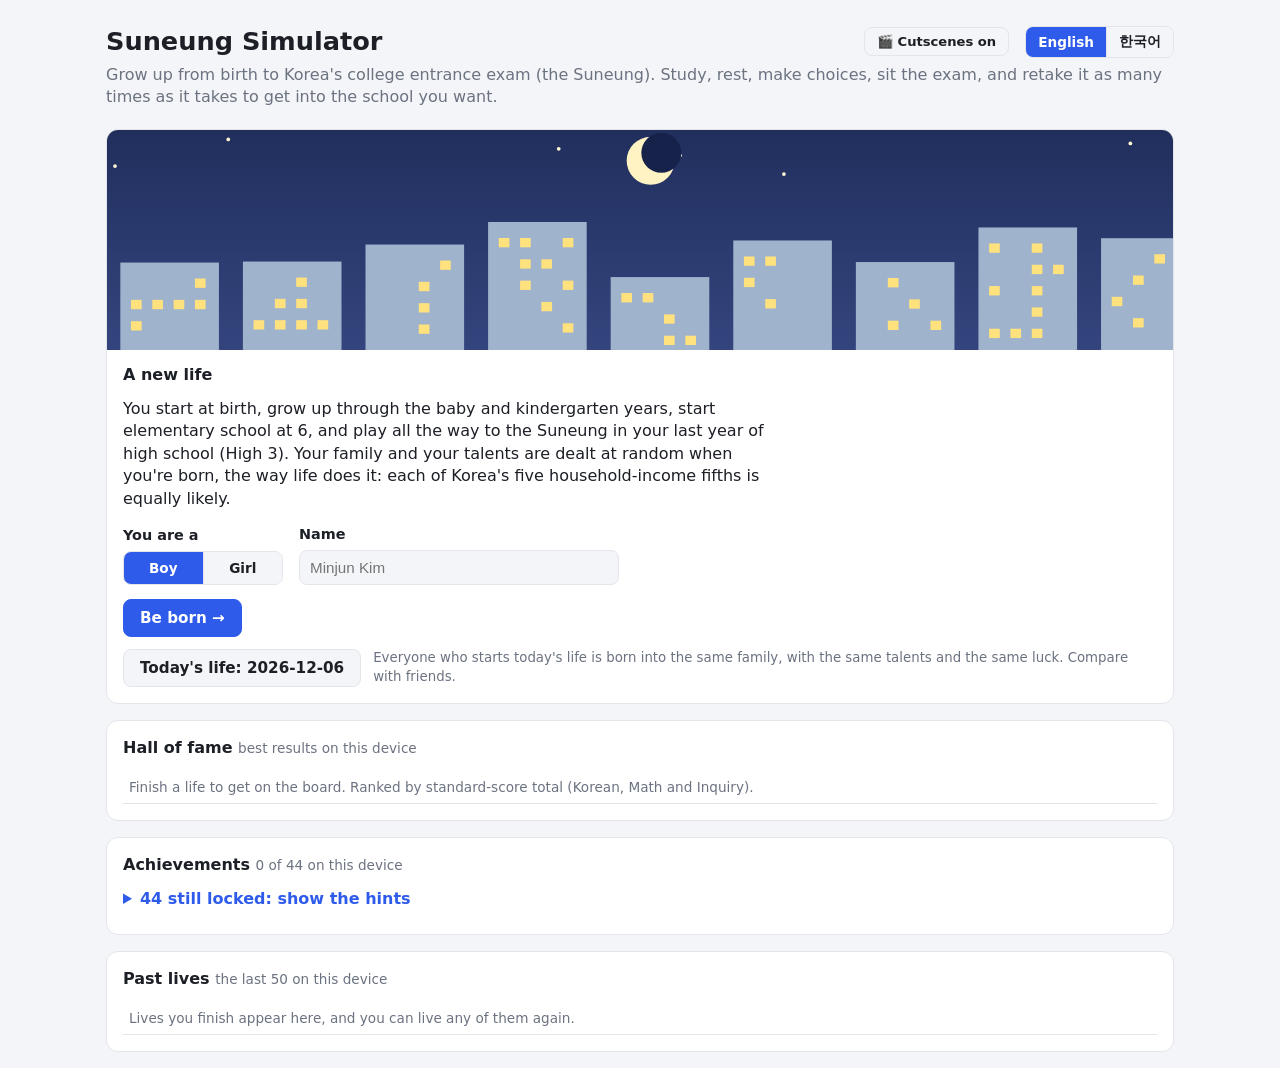
==== commit dd35610d: "Merge v6.0 (admissions: 내신, 학생부, 수시, women's universities) Resolves the merge with v5.3–v5.6, social" ====
--- a/suneung/index.html
+++ b/suneung/index.html
@@ -43,10 +43,22 @@
           <button id="startBtn" type="button" class="primary" data-t="setup.go"></button>
           <button id="resumeBtn" type="button" class="hidden" data-t="setup.resume"></button>
         </div>
+        <div class="daily">
+          <button id="dailyBtn" type="button"></button>
+          <small id="dailyNote" data-t="daily.note"></small>
+        </div>
       </div>
       <div class="panel">
         <h2><span data-t="fame.title"></span> <span class="muted" data-t="fame.sub"></span></h2>
         <div class="table-wrap"><table class="grid" id="fame"></table></div>
+      </div>
+      <div class="panel">
+        <h2><span data-t="ach.title"></span> <span class="muted" id="achSub"></span></h2>
+        <div id="achList"></div>
+      </div>
+      <div class="panel">
+        <h2><span data-t="lives.title"></span> <span class="muted" data-t="lives.sub"></span></h2>
+        <div class="table-wrap"><table class="grid" id="lives"></table></div>
       </div>
     </section>
 
@@ -116,6 +128,14 @@
         </section>
       </div>
 
+      <!-- The people in your life: classmates, friends, a rival, a crush, the homeroom teacher. -->
+      <section class="panel people-panel">
+        <h2><span aria-hidden="true">🧑‍🤝‍🧑 </span><span data-t="people.title"></span> <span class="muted" data-t="people.sub"></span></h2>
+        <p id="peopleTeacher" class="people-teacher hidden"></p>
+        <div id="people" class="people"></div>
+        <small id="peopleNote" class="people-note"></small>
+      </section>
+
       <div class="row">
         <section class="panel diary">
           <h2><span aria-hidden="true">📔 </span><span data-t="log.title"></span></h2>
@@ -125,6 +145,9 @@
           <h2 data-t="history.title"></h2>
           <div class="table-wrap"><table class="grid" id="history"></table></div>
           <div class="buttons end">
+            <button id="endBtn" type="button" class="hidden" data-t="end.reopen"></button>
+            <button id="achBtn" type="button" data-t="ach.btn"></button>
+            <button id="livesBtn" type="button" data-t="lives.btn"></button>
             <button id="newLifeBtn" type="button" data-t="newLife"></button>
           </div>
         </section>
@@ -136,6 +159,7 @@
       <div class="turn-card"><span class="turn-cap" id="turnCap"></span><span class="turn-date" id="turnDate"></span><span class="turn-age" id="turnAge"></span></div>
     </div>
     <div id="confetti" class="confetti" aria-hidden="true"></div>
+    <div id="toast" class="toast hidden" role="status" aria-live="polite"></div>
   </main>
 
   <div id="modal" class="modal hidden" role="dialog" aria-modal="true" aria-labelledby="modalTitle">
--- a/suneung/styles.css
+++ b/suneung/styles.css
@@ -25,6 +25,9 @@
   --g4: #c98200;
   --g5: #d0661f;
   --g6: #d93a3a;
+  /* The Friends panel: a colour per role, and the closeness bar. */
+  --r-best: #12a150; --r-partner: #d1489b; --r-crush: #e86f9c; --r-rival: #c98200; --r-bully: #6b5b8c;
+  --r-friend: #2f5bea; --r-other: #8b93a3; --r-focus: #f0a020; --cl-fill: #ef6b8a; --cl-track: #f1e3e7;
   /* Artwork (art.js): scenes, the avatar and event illustrations. Dark mode turns day to dusk. */
   --a-sky: #a9dcff; --a-sky2: #e8f6ff; --a-night: #16224a; --a-night2: #34457e; --a-moon: #fff3c4;
   --a-star: #fff7d6; --a-sun: #ffcf4a; --a-cloud: #ffffff; --a-dusk: #ff9e7a; --a-dusk2: #ffd9a0;
@@ -49,6 +52,7 @@
   --a-stone: #e6dfd3; --a-stone2: #c9bba6; --a-sofa: #d26d5a; --a-sofa2: #b55543;
   --a-trackred: #e0765c; --a-road: #6d7280; --a-bully: #4b3f63; --a-storm: #7d879a; --a-cup: #f3f3f3;
   --a-omr: #ffe3e3; --a-river: #6fb0e6; --a-glass: #8fb7dc;
+  --a-card: #fffaf0; --a-cardInk: #1c1f26; --a-cardSub: #6b7280;
   --cut-bg: #07080c; --cut-text: #f4f2ea; --cut-dim: rgba(244, 242, 234, 0.55); --cut-bar: rgba(244, 242, 234, 0.22); --cut-accent: #ffd36a;
 }
 
@@ -80,6 +84,8 @@
     --g4: #f0b23a;
     --g5: #f08a4a;
     --g6: #ff6b6b;
+    --r-best: #3ccf7a; --r-partner: #f06cb8; --r-crush: #f58fb5; --r-rival: #f0b23a; --r-bully: #a594d0;
+    --r-friend: #6b8cff; --r-other: #8a91a0; --r-focus: #ffbf47; --cl-fill: #f07a98; --cl-track: #3a2c33;
     --a-sky: #31407a; --a-sky2: #6b5d8e; --a-night: #0b1230; --a-night2: #1f2b5a; --a-moon: #f4e7b0;
     --a-star: #fff1c0; --a-sun: #ffb45c; --a-cloud: #8a86b0; --a-dusk: #7a3d5c; --a-dusk2: #c06d5a;
     --a-homeLand: #7a6a2e; --a-muniLine: #4f6a52; --a-school: #ff7a63; --a-schNum: #1b1b1b;
@@ -103,6 +109,7 @@
     --a-stone: #6b6672; --a-stone2: #57505e; --a-sofa: #9a4b3e; --a-sofa2: #7d3a2f;
     --a-trackred: #a8513f; --a-road: #2f323c; --a-bully: #1d1828; --a-storm: #4d5568; --a-cup: #c9c9d2;
     --a-omr: #e8c8cc; --a-river: #2d5a8a; --a-glass: #3d5a80;
+    --a-card: #1f2330; --a-cardInk: #eef0f6; --a-cardSub: #9aa1b2;
     --cut-bg: #07080c; --cut-text: #f4f2ea; --cut-dim: rgba(244, 242, 234, 0.55); --cut-bar: rgba(244, 242, 234, 0.22); --cut-accent: #ffd36a;
     color-scheme: dark;
   }
@@ -134,6 +141,8 @@
   --g4: #f0b23a;
   --g5: #f08a4a;
   --g6: #ff6b6b;
+  --r-best: #3ccf7a; --r-partner: #f06cb8; --r-crush: #f58fb5; --r-rival: #f0b23a; --r-bully: #a594d0;
+  --r-friend: #6b8cff; --r-other: #8a91a0; --r-focus: #ffbf47; --cl-fill: #f07a98; --cl-track: #3a2c33;
   --a-sky: #31407a; --a-sky2: #6b5d8e; --a-night: #0b1230; --a-night2: #1f2b5a; --a-moon: #f4e7b0;
   --a-star: #fff1c0; --a-sun: #ffb45c; --a-cloud: #8a86b0; --a-dusk: #7a3d5c; --a-dusk2: #c06d5a;
   --a-homeLand: #7a6a2e; --a-muniLine: #4f6a52; --a-school: #ff7a63; --a-schNum: #1b1b1b;
@@ -157,6 +166,7 @@
   --a-stone: #6b6672; --a-stone2: #57505e; --a-sofa: #9a4b3e; --a-sofa2: #7d3a2f;
   --a-trackred: #a8513f; --a-road: #2f323c; --a-bully: #1d1828; --a-storm: #4d5568; --a-cup: #c9c9d2;
   --a-omr: #e8c8cc; --a-river: #2d5a8a; --a-glass: #3d5a80;
+    --a-card: #1f2330; --a-cardInk: #eef0f6; --a-cardSub: #9aa1b2;
   --cut-bg: #07080c; --cut-text: #f4f2ea; --cut-dim: rgba(244, 242, 234, 0.55); --cut-bar: rgba(244, 242, 234, 0.22); --cut-accent: #ffd36a;
   color-scheme: dark;
 }
@@ -741,6 +751,65 @@
 .kmap .kmap-sch { cursor: pointer; }
 .kmap .kmap-sch text { fill: var(--a-schNum); font-size: 11px; font-weight: 800; pointer-events: none; }
 
+/* ---------- the people in your life (Friends panel) ---------- */
+.people-teacher { display: flex; align-items: center; gap: 10px; margin: 4px 0 8px; font-size: 0.88rem; }
+.people-teacher small { display: block; color: var(--muted); font-size: 0.76rem; }
+.people-teacher .pic, .pcard .pic, .fates .pic { flex: none; width: 44px; height: 44px; border-radius: 50%; overflow: hidden; background: var(--track); }
+.people .grp { margin: 10px 0 6px; font-size: 0.78rem; color: var(--muted); letter-spacing: 0.04em; }
+.pgrid { display: grid; grid-template-columns: repeat(auto-fill, minmax(190px, 1fr)); gap: 8px; }
+.pcard { display: flex; align-items: center; gap: 10px; min-width: 0; width: 100%; padding: 8px 10px; text-align: left; border: 1px solid var(--border); border-left: 4px solid var(--r-other);
+  border-radius: 10px; background: var(--panel); color: var(--text); font: inherit; cursor: pointer; }
+.pcard:hover:not(:disabled) { background: var(--accent-soft); }
+.pcard:disabled { cursor: default; opacity: 0.85; }
+.pcard.on { box-shadow: 0 0 0 2px var(--r-focus); }
+.pcard .pinfo { display: flex; flex-direction: column; min-width: 0; flex: 1; line-height: 1.3; }
+.pcard b { font-size: 0.9rem; overflow: hidden; text-overflow: ellipsis; white-space: nowrap; }
+.pcard .role { font-size: 0.74rem; font-weight: 700; color: var(--r-other); }
+.pcard small { font-size: 0.72rem; color: var(--muted); overflow: hidden; text-overflow: ellipsis; white-space: nowrap; }
+.pcard .clbar { display: block; height: 5px; margin-top: 4px; border-radius: 3px; background: var(--cl-track); overflow: hidden; }
+.pcard .clbar i { display: block; height: 100%; background: var(--cl-fill); border-radius: 3px; }
+.pcard.r-best { border-left-color: var(--r-best); } .pcard.r-best .role { color: var(--r-best); }
+.pcard.r-partner { border-left-color: var(--r-partner); } .pcard.r-partner .role { color: var(--r-partner); }
+.pcard.r-crush { border-left-color: var(--r-crush); } .pcard.r-crush .role { color: var(--r-crush); }
+.pcard.r-rival { border-left-color: var(--r-rival); } .pcard.r-rival .role { color: var(--r-rival); }
+.pcard.r-bully { border-left-color: var(--r-bully); } .pcard.r-bully .role { color: var(--r-bully); }
+.pcard.r-friend { border-left-color: var(--r-friend); } .pcard.r-friend .role { color: var(--r-friend); }
+.people-note { display: block; margin-top: 8px; color: var(--muted); font-size: 0.78rem; line-height: 1.4; }
+.art.portrait { display: block; width: 100%; height: 100%; }
+.fates { list-style: none; padding: 0; margin: 4px 0 10px; display: grid; gap: 6px; }
+.fates li { display: flex; align-items: center; gap: 10px; font-size: 0.86rem; line-height: 1.35; min-width: 0; }
+.fates .who { min-width: 0; }
+.fates small { color: var(--muted); }
+@media (max-width: 480px) { .pgrid { grid-template-columns: 1fr; } }
+/* ---------- the epilogue, achievements, past lives, the share card ---------- */
+.daily { display: flex; flex-wrap: wrap; align-items: center; gap: 8px 12px; margin-top: 12px; }
+.daily small { color: var(--muted); flex: 1 1 220px; }
+.ach-grid { display: grid; grid-template-columns: repeat(auto-fill, minmax(210px, 1fr)); gap: 8px; }
+.ach { display: flex; gap: 10px; align-items: flex-start; padding: 8px 10px; border-radius: 10px; background: var(--bg); color: var(--muted); }
+.ach.on { color: var(--text); background: var(--accent-soft); }
+.ach .ai { font-size: 1.2rem; line-height: 1.2; }
+.ach b { display: block; font-size: 0.86rem; }
+.ach small { display: block; font-size: 0.76rem; color: var(--muted); }
+.ach-chips { display: flex; flex-wrap: wrap; gap: 6px; margin: 4px 0 10px; }
+.chip { padding: 4px 10px; border-radius: 999px; background: var(--bg); border: 1px solid var(--border); font-size: 0.82rem; }
+.chip.new { border-color: var(--accent); background: var(--accent-soft); }
+.chip small { color: var(--accent); font-weight: 700; }
+.tag { display: inline-block; margin-top: 2px; padding: 1px 6px; border-radius: 6px; background: var(--accent-soft); color: var(--accent); font-size: 0.72rem; }
+button.small { padding: 4px 10px; font-size: 0.8rem; }
+.mob { font-weight: 700; }
+.mob.up { color: var(--pos); }
+.mob.down { color: var(--neg); }
+.epi-story { margin: 4px 0 10px; padding-left: 20px; }
+.epi-story li { margin: 3px 0; }
+.small { font-size: 0.8rem; }
+.card-wrap .share-card, .card-out img { display: block; width: 100%; height: auto; max-width: 600px; border-radius: 14px; box-shadow: 0 2px 10px var(--a-shadow); }
+.card-out img { margin-top: 10px; }
+.toast { position: fixed; left: 50%; bottom: 20px; transform: translateX(-50%); z-index: 60; max-width: calc(100vw - 32px); padding: 10px 16px; border-radius: 12px;
+  background: var(--text); color: var(--bg); font-weight: 600; font-size: 0.9rem; box-shadow: 0 4px 16px var(--backdrop); }
+.summary .wide { grid-column: 1 / -1; }
+table.grid th.l { text-align: left; }
+.ach-more { margin-top: 8px; }
+.ach-more summary { cursor: pointer; color: var(--accent); font-weight: 600; margin-bottom: 8px; }
 /* ---------- v6.0: report cards, the school record, 수시 ---------- */
 /* 5-grade 내신: 1 best (green) to 5 (red); the A–E level is an outline. */
 .gr5-1, .gr5-2, .gr5-3, .gr5-4, .gr5-5 { display: inline-block; min-width: 1.6rem; padding: 1px 6px; border-radius: 6px; font-weight: 800; text-align: center; color: var(--panel); }
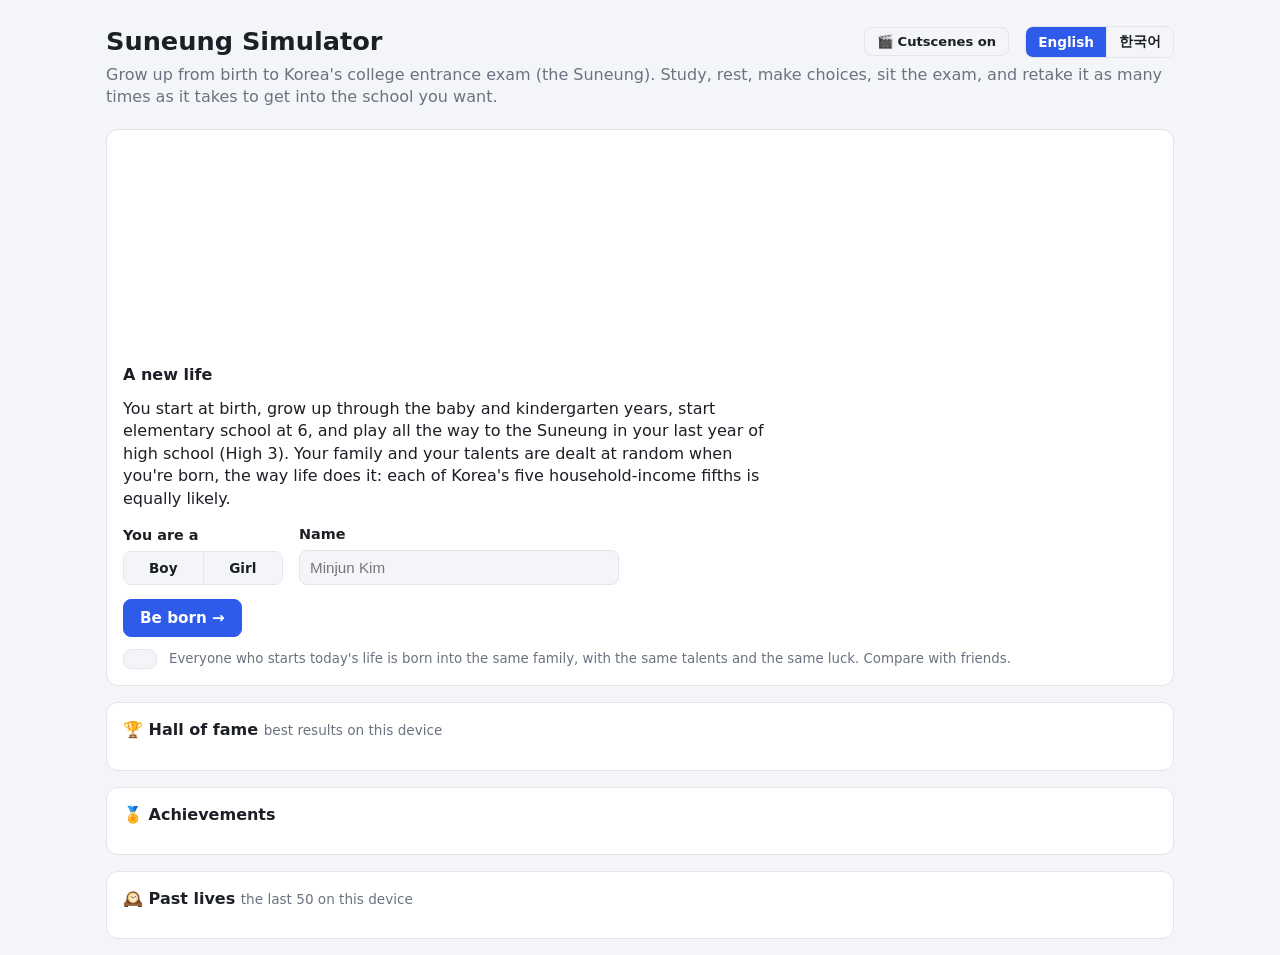
==== commit 50843db9: "WIP design pass" ====
--- a/suneung/index.html
+++ b/suneung/index.html
@@ -11,9 +11,9 @@
     <div class="top">
       <h1 data-t="app.title">Suneung Simulator</h1>
       <button type="button" id="cutToggle" class="cut-toggle" aria-pressed="true"></button>
-      <div class="seg lang" id="lang" role="group" aria-label="Language / 언어">
-        <button type="button" data-v="en" lang="en">English</button>
-        <button type="button" data-v="ko" lang="ko">한국어</button>
+      <div class="seg lang lang-switch" id="lang" role="group" aria-label="Language / 언어">
+        <button type="button" data-v="en" lang="en" aria-pressed="false">English</button>
+        <button type="button" data-v="ko" lang="ko" aria-pressed="false">한국어</button>
       </div>
     </div>
     <p class="sub" data-t="app.sub"></p>
@@ -41,7 +41,6 @@
         </div>
         <div class="buttons">
           <button id="startBtn" type="button" class="primary" data-t="setup.go"></button>
-          <button id="resumeBtn" type="button" class="hidden" data-t="setup.resume"></button>
         </div>
         <div class="daily">
           <button id="dailyBtn" type="button"></button>
@@ -49,22 +48,23 @@
         </div>
       </div>
       <div class="panel">
-        <h2><span data-t="fame.title"></span> <span class="muted" data-t="fame.sub"></span></h2>
+        <h2 class="panel-title"><span aria-hidden="true">🏆 </span><span data-t="fame.title"></span> <span class="muted" data-t="fame.sub"></span></h2>
         <div class="table-wrap"><table class="grid" id="fame"></table></div>
       </div>
       <div class="panel">
-        <h2><span data-t="ach.title"></span> <span class="muted" id="achSub"></span></h2>
+        <h2 class="panel-title"><span aria-hidden="true">🏅 </span><span data-t="ach.title"></span> <span class="muted" id="achSub"></span></h2>
         <div id="achList"></div>
       </div>
       <div class="panel">
-        <h2><span data-t="lives.title"></span> <span class="muted" data-t="lives.sub"></span></h2>
-        <div class="table-wrap"><table class="grid" id="lives"></table></div>
+        <h2 class="panel-title"><span aria-hidden="true">🕰️ </span><span data-t="lives.title"></span> <span class="muted" data-t="lives.sub"></span></h2>
+        <div id="lives" class="life-cards"></div>
       </div>
     </section>
 
     <!-- ---------- the game ---------- -->
     <section id="game" class="hidden">
-      <!-- Your life right now: an illustrated scene with you in it, your mood, and the basics. -->
+      <!-- Your life right now: an illustrated scene with you in it, your mood, and the basics. On a phone
+           the map folds into the place chip and the stats into a two-row strip, so the plan comes first. -->
       <section class="life">
         <div class="life-top">
           <div class="scene-wrap">
@@ -74,63 +74,84 @@
           <div class="map-side">
             <div class="map-head"><span id="mapHome"></span><small id="mapHint"></small></div>
             <div id="mainMap" class="main-map"></div>
-          </div>
-        </div>
+            <div class="map-legend" id="mapLegend"></div>
+          </div>
+        </div>
+        <button type="button" id="placeChip" class="place-chip"><span class="pc-name" id="placeName"></span><span class="pc-go" id="placeGo"></span></button>
         <div class="stats">
           <div class="stat"><span class="ic" aria-hidden="true">📅</span><span class="k" data-t="stat.date"></span><span class="v" id="sDate"></span><span class="s" id="sDday"></span></div>
           <div class="stat"><span class="ic" aria-hidden="true">🎒</span><span class="k" data-t="stat.attempt"></span><span class="v" id="sAttempt"></span><span class="s" id="sStatus"></span></div>
           <div class="stat"><span class="ic" aria-hidden="true">🎂</span><span class="k" data-t="stat.age"></span><span class="v" id="sAge"></span><span class="s" id="sName"></span></div>
           <div class="stat"><span class="ic" aria-hidden="true">💰</span><span class="k" data-t="stat.money"></span><span class="v" id="sMoney"></span><span class="s" id="sAllowance"></span></div>
-          <div class="stat fam" id="sFamCard"><span class="ic" aria-hidden="true">🏠</span><span class="k" data-t="stat.family"></span><span class="v" id="sFam"></span><span class="s" id="sFamSub"></span></div>
+          <div class="stat fam" id="sFamCard"><span class="ic" aria-hidden="true">🏠</span><span class="k" data-t="stat.family"></span><div class="chips" id="sFam"></div><span class="s" id="sFamSub"></span></div>
         </div>
       </section>
 
+      <!-- What the last turn did, in a few chips: built from the turn's log entry and the stats before it. -->
+      <section id="turnSum" class="turn-sum hidden" aria-live="polite"></section>
+
       <div class="row">
-        <section class="panel">
-          <h2><span data-t="ability.title"></span> <span class="muted" data-t="ability.sub"></span></h2>
-          <div id="skills" class="bars"></div>
-          <div id="traits" class="traits" aria-live="polite"></div>
-          <div id="record" class="record hidden"></div>
-          <h2 class="gap" data-t="cond.title"></h2>
-          <div id="condition" class="bars"></div>
-          <div class="chart-head gap">
-            <h2 data-t="chart.title"></h2>
-            <div class="legend" id="legend"></div>
-          </div>
-          <canvas id="chart"></canvas>
+        <section class="panel stats-panel" id="statsPanel">
+          <button type="button" class="fold-head" id="statsFold" aria-expanded="true" aria-controls="statsBody"><span data-t="stats.title"></span><span class="chev" aria-hidden="true"></span></button>
+          <div class="fold-body" id="statsBody">
+            <h2><span data-t="ability.title"></span> <span class="muted" data-t="ability.sub"></span></h2>
+            <div id="skills" class="bars"></div>
+            <div id="traits" class="traits" aria-live="polite"></div>
+            <h2 class="gap" data-t="cond.title"></h2>
+            <div id="condition" class="bars"></div>
+            <div class="chart-head gap">
+              <h2 data-t="chart.title"></h2>
+              <div class="legend" id="legend"></div>
+            </div>
+            <canvas id="chart" role="img"></canvas>
+          </div>
         </section>
 
         <section class="panel plan">
           <div class="plan-head">
             <h2 id="planTitle"></h2>
-            <span id="blocksLeft" class="pill"></span>
-          </div>
-          <div id="slots" class="slots"></div>
+            <!-- Big, rare decisions live in a menu, away from the Next button. -->
+            <div class="menu-wrap">
+              <button type="button" id="lifeBtn" class="ghost" aria-haspopup="true" aria-expanded="false" aria-controls="lifeMenu"><span data-t="life.menu"></span> <span aria-hidden="true">⋯</span></button>
+              <div id="lifeMenu" class="menu hidden" role="menu">
+                <button id="moveBtn" type="button" role="menuitem"><span aria-hidden="true">🚚 </span><span data-t="move.btn"></span></button>
+                <button id="quitBtn" type="button" role="menuitem" class="danger-text"><span aria-hidden="true">🚪 </span><span data-t="quit.btn"></span></button>
+                <button id="newLifeBtn" type="button" role="menuitem"><span aria-hidden="true">🌱 </span><span data-t="newLife"></span></button>
+              </div>
+            </div>
+          </div>
+          <small id="lessonNote" class="lesson-note"></small>
+          <div class="field method-field">
+            <span class="flabel" id="methodLabel" data-t="plan.method"></span>
+            <div class="seg wrap" id="method" role="group" aria-labelledby="methodLabel"></div>
+            <small id="methodNote"></small>
+          </div>
           <small class="tap-hint" data-t="plan.tap"></small>
-          <small id="lessonNote" class="lesson-note"></small>
-          <div class="field">
-            <span class="flabel" data-t="plan.method"></span>
-            <div class="seg wrap" id="method"></div>
-            <small id="methodNote"></small>
-          </div>
           <div id="activities" class="acts"></div>
           <div class="plan-foot">
             <span id="planCost" class="muted"></span>
-            <span id="planErr" class="err"></span>
-          </div>
-          <div class="buttons">
+            <span id="planErr" class="err" role="alert"></span>
+          </div>
+          <div class="buttons plan-tools">
             <button id="repeatBtn" type="button" data-t="plan.repeat"></button>
             <button id="clearBtn" type="button" data-t="plan.clear"></button>
-            <button id="moveBtn" type="button" data-t="move.btn"></button>
-            <button id="quitBtn" type="button" data-t="quit.btn"></button>
-            <button id="nextBtn" type="button" class="primary"></button>
+          </div>
+          <!-- The turn bar sticks to the bottom of the screen while the plan is in view: the turn's time
+               as slots, how much is left, and Next. -->
+          <div class="turnbar" id="turnbar">
+            <div id="slots" class="slots"></div>
+            <div class="turnbar-row">
+              <span id="blocksLeft" class="pill" aria-live="polite"></span>
+              <small id="fullHint" class="full-hint" aria-live="polite"></small>
+              <button id="nextBtn" type="button" class="primary"></button>
+            </div>
           </div>
         </section>
       </div>
 
       <!-- The people in your life: classmates, friends, a rival, a crush, the homeroom teacher. -->
       <section class="panel people-panel">
-        <h2><span aria-hidden="true">🧑‍🤝‍🧑 </span><span data-t="people.title"></span> <span class="muted" data-t="people.sub"></span></h2>
+        <h2 class="panel-title"><span aria-hidden="true">🧑‍🤝‍🧑 </span><span data-t="people.title"></span> <span class="muted" data-t="people.sub"></span></h2>
         <p id="peopleTeacher" class="people-teacher hidden"></p>
         <div id="people" class="people"></div>
         <small id="peopleNote" class="people-note"></small>
@@ -138,17 +159,16 @@
 
       <div class="row">
         <section class="panel diary">
-          <h2><span aria-hidden="true">📔 </span><span data-t="log.title"></span></h2>
+          <h2 class="panel-title"><span aria-hidden="true">📔 </span><span data-t="log.title"></span></h2>
           <ul id="log" class="log"></ul>
         </section>
         <section class="panel">
-          <h2 data-t="history.title"></h2>
+          <h2 class="panel-title"><span aria-hidden="true">📝 </span><span data-t="history.title"></span></h2>
           <div class="table-wrap"><table class="grid" id="history"></table></div>
           <div class="buttons end">
             <button id="endBtn" type="button" class="hidden" data-t="end.reopen"></button>
             <button id="achBtn" type="button" data-t="ach.btn"></button>
             <button id="livesBtn" type="button" data-t="lives.btn"></button>
-            <button id="newLifeBtn" type="button" data-t="newLife"></button>
           </div>
         </section>
       </div>
@@ -164,6 +184,11 @@
 
   <div id="modal" class="modal hidden" role="dialog" aria-modal="true" aria-labelledby="modalTitle">
     <div class="modal-card">
+      <!-- The page behind a dialog is inert, so the dialog carries its own language switch. -->
+      <div class="seg lang lang-switch modal-lang" role="group" aria-label="Language / 언어">
+        <button type="button" data-v="en" lang="en" aria-pressed="false">English</button>
+        <button type="button" data-v="ko" lang="ko" aria-pressed="false">한국어</button>
+      </div>
       <div id="modalArt" class="modal-art hidden"></div>
       <h2 id="modalTitle"></h2>
       <div id="modalBody"></div>
@@ -174,10 +199,25 @@
   <!-- Cutscenes: a letterboxed film over everything, shot by shot (app.js plays them, art.js draws them). -->
   <div id="cut" class="cut hidden" role="dialog" aria-modal="true">
     <div class="cut-progress" id="cutProg" aria-hidden="true"></div>
-    <button type="button" id="cutSkip" class="cut-skip"></button>
+    <div class="cut-top">
+      <div class="seg lang lang-switch cut-lang" role="group" aria-label="Language / 언어">
+        <button type="button" data-v="en" lang="en" aria-pressed="false">English</button>
+        <button type="button" data-v="ko" lang="ko" aria-pressed="false">한국어</button>
+      </div>
+      <button type="button" id="cutSkip" class="cut-skip"></button>
+    </div>
     <div class="cut-frame" id="cutFrame"></div>
     <p class="cut-cap" id="cutCap" aria-live="polite"></p>
     <span class="cut-hint" id="cutHint" aria-hidden="true"></span>
+  </div>
+
+  <!-- First-turn coach marks: a ring around one part of the screen and a short bubble, shown once. -->
+  <div id="coach" class="coach hidden" role="dialog" aria-modal="false" aria-labelledby="coachText">
+    <div class="coach-ring" id="coachRing" aria-hidden="true"></div>
+    <div class="coach-bubble" id="coachBubble">
+      <p id="coachText"></p>
+      <div class="coach-btns"><span class="coach-step" id="coachStep"></span><button type="button" id="coachSkip" class="ghost" data-t="coach.skip"></button><button type="button" id="coachNext" class="primary"></button></div>
+    </div>
   </div>
 
   <script src="places.js"></script>
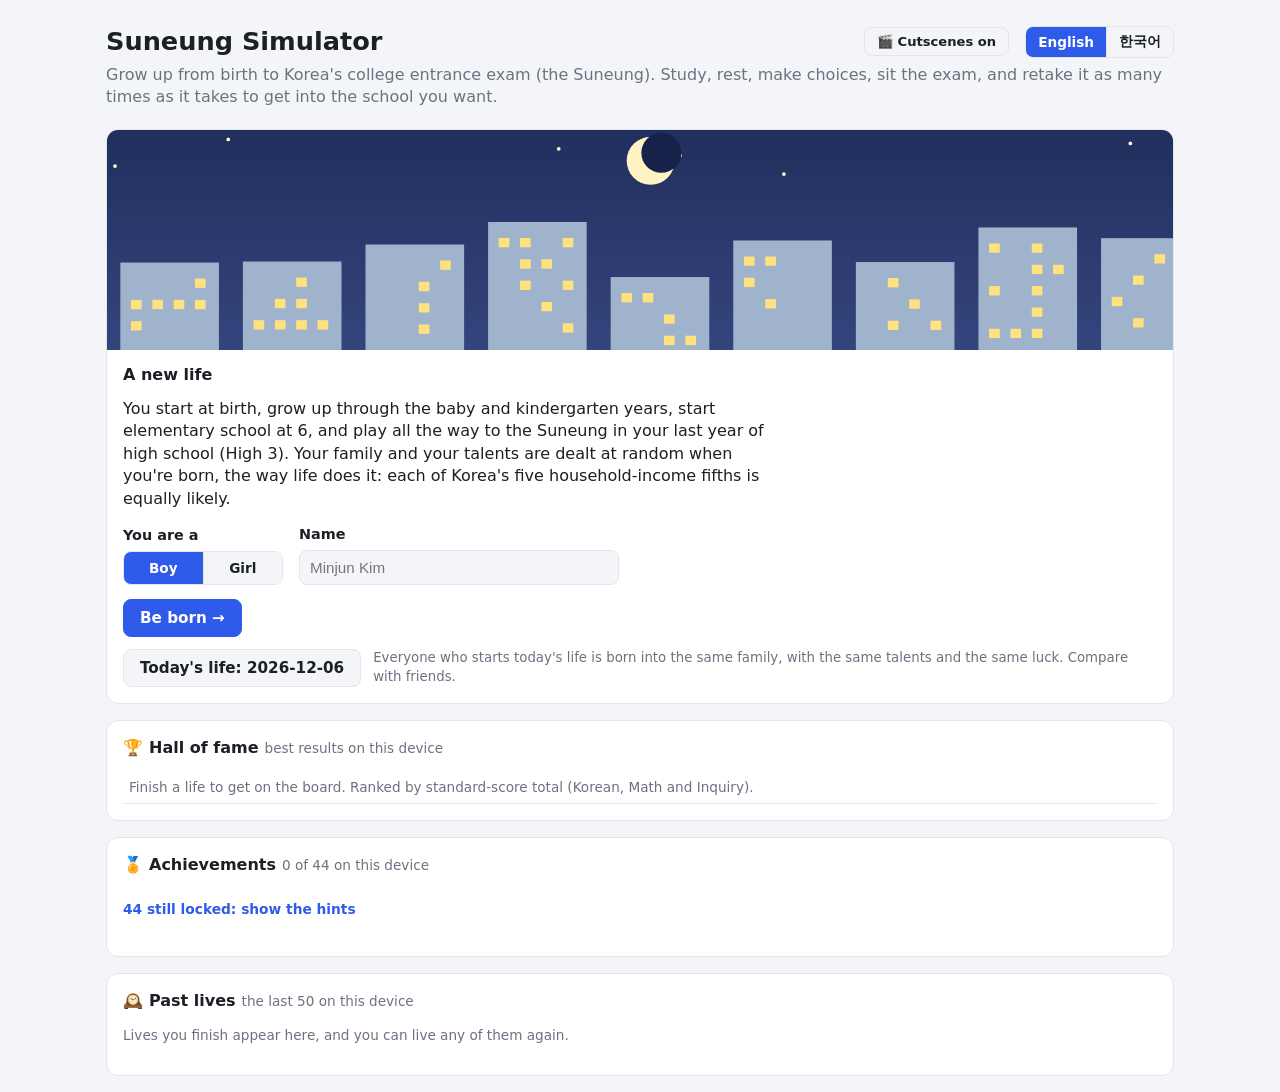
==== commit 7118eb6d: "Suneung v6.3 (design): a design pass and interface bug fixes Design - A sticky turn bar (slots, "N o" ====
--- a/suneung/index.html
+++ b/suneung/index.html
@@ -57,7 +57,7 @@
       </div>
       <div class="panel">
         <h2 class="panel-title"><span aria-hidden="true">🕰️ </span><span data-t="lives.title"></span> <span class="muted" data-t="lives.sub"></span></h2>
-        <div id="lives" class="life-cards"></div>
+        <div id="lives"></div>
       </div>
     </section>
 
@@ -97,6 +97,7 @@
             <h2><span data-t="ability.title"></span> <span class="muted" data-t="ability.sub"></span></h2>
             <div id="skills" class="bars"></div>
             <div id="traits" class="traits" aria-live="polite"></div>
+            <div id="record" class="record hidden"></div>
             <h2 class="gap" data-t="cond.title"></h2>
             <div id="condition" class="bars"></div>
             <div class="chart-head gap">
--- a/suneung/styles.css
+++ b/suneung/styles.css
@@ -7,9 +7,10 @@
   --accent: #2f5bea;
   --accent-text: #ffffff;
   --accent-soft: #e6ecfd;
-  --pos: #12a150;
-  --neg: #d93a3a;
-  --warn: #c98200;
+  /* Light mode is darker than the dark theme's bright tones so text on and in these colours passes AA. */
+  --pos: #0e7f3f;
+  --neg: #c42f2f;
+  --warn: #9a6200;
   --grid: #eceef2;
   --track: #eceef2;
   --backdrop: rgba(15, 18, 25, 0.55);
@@ -19,12 +20,14 @@
   --s-hist: #a0661b;
   --s-inq1: #9b4fd6;
   --s-inq2: #d1489b;
-  --g1: #12a150;
-  --g2: #4c9a2a;
-  --g3: #9a8a1a;
-  --g4: #c98200;
-  --g5: #d0661f;
-  --g6: #d93a3a;
+  --g1: #0b7a3c;
+  --g2: #3f7d22;
+  --g3: #766a12;
+  --g4: #9a5f00;
+  --g5: #b14d12;
+  --g6: #c42f2f;
+  /* v6.3: value text past the top of a bar, a danger button's text, the coach marks, the sticky bars. */
+  --gold-text: #8a5f00; --danger-text: #ffffff; --coach-dim: rgba(15, 18, 25, 0.38); --bar-shadow: rgba(15, 18, 25, 0.12);
   /* The Friends panel: a colour per role, and the closeness bar. */
   --r-best: #12a150; --r-partner: #d1489b; --r-crush: #e86f9c; --r-rival: #c98200; --r-bully: #6b5b8c;
   --r-friend: #2f5bea; --r-other: #8b93a3; --r-focus: #f0a020; --cl-fill: #ef6b8a; --cl-track: #f1e3e7;
@@ -41,7 +44,7 @@
   --a-paper: #ffffff; --a-paper2: #f1ece2; --a-line: #b9c0cc; --a-ink: #2b2b35; --a-snow: #ffffff;
   --a-blossom: #ffbfd3; --a-blossom2: #ff8fb4; --a-leaf: #63b85a; --a-leaf2: #3e8a45;
   --a-fall: #f28a3a; --a-fall2: #d9472b; --a-lamp: #ffe17d; --a-screen: #8fd3ff; --a-steam: #c9d2de;
-  --a-cubicle: #c9a77d; --a-cubicle2: #a8855c; --a-hair: #2b211d; --a-hoodie: #8a93a6;
+  --a-cubicle: #c9a77d; --a-cubicle2: #a8855c; --a-hair: #2b211d; --a-hairGrey: #c3c6cd; --a-hoodie: #8a93a6;
   --a-hoodie2: #6f788c; --a-pants: #444a60; --a-jeans: #4d6fa8; --a-shoe: #3a3330;
   --a-uniform: #2f3e6b; --a-uniform2: #22305a; --a-shirt: #ffffff; --a-tie: #c9353d;
   --a-skin: #f7d3b2; --a-skinb: #e3b48d; --a-sickface: #a6e3a1; --a-mouth: #c84a52;
@@ -84,6 +87,7 @@
     --g4: #f0b23a;
     --g5: #f08a4a;
     --g6: #ff6b6b;
+    --gold-text: #f0c040; --danger-text: #1b1e26; --coach-dim: rgba(0, 0, 0, 0.55); --bar-shadow: rgba(0, 0, 0, 0.5);
     --r-best: #3ccf7a; --r-partner: #f06cb8; --r-crush: #f58fb5; --r-rival: #f0b23a; --r-bully: #a594d0;
     --r-friend: #6b8cff; --r-other: #8a91a0; --r-focus: #ffbf47; --cl-fill: #f07a98; --cl-track: #3a2c33;
     --a-sky: #31407a; --a-sky2: #6b5d8e; --a-night: #0b1230; --a-night2: #1f2b5a; --a-moon: #f4e7b0;
@@ -98,7 +102,7 @@
     --a-paper: #e9e7ef; --a-paper2: #cfcad6; --a-line: #8b90a0; --a-ink: #1a1a22; --a-snow: #eef2ff;
     --a-blossom: #d98aa8; --a-blossom2: #e56a96; --a-leaf: #3f7f45; --a-leaf2: #2c5e35;
     --a-fall: #cc6a2c; --a-fall2: #b33a24; --a-lamp: #ffd36a; --a-screen: #5fb4ff; --a-steam: #8a93a6;
-    --a-cubicle: #6e5a44; --a-cubicle2: #574634; --a-hair: #1c1614; --a-hoodie: #5a6274;
+    --a-cubicle: #6e5a44; --a-cubicle2: #574634; --a-hair: #1c1614; --a-hairGrey: #a9adb8; --a-hoodie: #5a6274;
     --a-hoodie2: #474e5f; --a-pants: #2f3445; --a-jeans: #3a5585; --a-shoe: #221e1c;
     --a-uniform: #2a3558; --a-uniform2: #1d2645; --a-tie: #b0343a; --a-shirt: #dfe2ec;
     --a-skin: #e8c2a0; --a-skinb: #c99a76; --a-sickface: #86c784; --a-mouth: #a83a42;
@@ -141,6 +145,7 @@
   --g4: #f0b23a;
   --g5: #f08a4a;
   --g6: #ff6b6b;
+  --gold-text: #f0c040; --danger-text: #1b1e26; --coach-dim: rgba(0, 0, 0, 0.55); --bar-shadow: rgba(0, 0, 0, 0.5);
   --r-best: #3ccf7a; --r-partner: #f06cb8; --r-crush: #f58fb5; --r-rival: #f0b23a; --r-bully: #a594d0;
   --r-friend: #6b8cff; --r-other: #8a91a0; --r-focus: #ffbf47; --cl-fill: #f07a98; --cl-track: #3a2c33;
   --a-sky: #31407a; --a-sky2: #6b5d8e; --a-night: #0b1230; --a-night2: #1f2b5a; --a-moon: #f4e7b0;
@@ -155,7 +160,7 @@
   --a-paper: #e9e7ef; --a-paper2: #cfcad6; --a-line: #8b90a0; --a-ink: #1a1a22; --a-snow: #eef2ff;
   --a-blossom: #d98aa8; --a-blossom2: #e56a96; --a-leaf: #3f7f45; --a-leaf2: #2c5e35;
   --a-fall: #cc6a2c; --a-fall2: #b33a24; --a-lamp: #ffd36a; --a-screen: #5fb4ff; --a-steam: #8a93a6;
-  --a-cubicle: #6e5a44; --a-cubicle2: #574634; --a-hair: #1c1614; --a-hoodie: #5a6274;
+  --a-cubicle: #6e5a44; --a-cubicle2: #574634; --a-hair: #1c1614; --a-hairGrey: #a9adb8; --a-hoodie: #5a6274;
   --a-hoodie2: #474e5f; --a-pants: #2f3445; --a-jeans: #3a5585; --a-shoe: #221e1c;
   --a-uniform: #2a3558; --a-uniform2: #1d2645; --a-tie: #b0343a; --a-shirt: #dfe2ec;
   --a-skin: #e8c2a0; --a-skinb: #c99a76; --a-sickface: #86c784; --a-mouth: #a83a42;
@@ -270,7 +275,8 @@
 }
 .stat .k { color: var(--muted); font-size: 0.8rem; }
 .stat .v { font-size: 1.15rem; font-weight: 700; font-variant-numeric: tabular-nums; white-space: nowrap; overflow: hidden; text-overflow: ellipsis; }
-.stat .s { color: var(--muted); font-size: 0.78rem; white-space: nowrap; overflow: hidden; text-overflow: ellipsis; }
+/* Up to two lines, then an ellipsis: school names and family facts are too important to cut at one. */
+.stat .s { color: var(--muted); font-size: 0.78rem; display: -webkit-box; -webkit-box-orient: vertical; -webkit-line-clamp: 2; line-clamp: 2; overflow: hidden; overflow-wrap: anywhere; }
 
 .row { display: grid; grid-template-columns: 1fr 1fr; gap: 16px; }
 @media (max-width: 860px) { .row { grid-template-columns: 1fr; gap: 0; } }
@@ -310,7 +316,7 @@
 /* Ability bars carry aptitude stars in a fourth column; strong subjects stand out in gold. */
 #skills .bar { grid-template-columns: minmax(0, 9.5rem) 1fr 2.6rem 3.4rem; }
 @media (max-width: 480px) { #skills .bar { grid-template-columns: minmax(0, 7rem) 1fr 2.4rem 3.2rem; gap: 8px; } }
-.apt.hi { color: var(--warn); font-weight: 700; }
+.apt.hi { color: var(--gold-text); font-weight: 700; }
 .apt.lo { opacity: 0.7; }
 .lbl .apt { font-size: 0.78rem; margin-left: 2px; }
 .apt-note { margin: 4px 0 0; color: var(--muted); font-size: 0.75rem; line-height: 1.4; }
@@ -350,7 +356,7 @@
 }
 .modal-card {
   background: var(--panel); border: 1px solid var(--border); border-radius: 16px;
-  padding: 22px; width: 100%; max-width: 620px; max-height: calc(100vh - 32px); overflow-y: auto;
+  padding: 22px; width: 100%; max-width: 620px; max-height: calc(100vh - 32px); max-height: calc(100dvh - 32px); overflow-y: auto; position: relative;
 }
 .modal-card h2 { font-size: 1.2rem; }
 .modal-card p { margin: 0 0 12px; }
@@ -407,7 +413,7 @@
 /* The ending gate has the school's name across the top, so the mood bubble moves down beside you. */
 .scene-wrap[data-place="gate"] .bubble { top: 46%; left: 50%; }
 /* Ability past the top of the scale. */
-.val.over { color: var(--a-gold2); }
+.val.over { color: var(--gold-text); }
 .modal-card .talent { margin: 6px 0 10px; }
 .modal-card .field { margin-top: 12px; }
 
@@ -535,16 +541,7 @@
 .stepper button { width: 32px; height: 32px; padding: 0; font-size: 1.1rem; line-height: 1; background: var(--panel); }
 .stepper .n { width: 1.4rem; text-align: center; font-weight: 700; font-variant-numeric: tabular-nums; }
 .act.has .n { color: var(--accent); }
-/* Two columns of cards when the plan panel is wide enough; in a half-width panel the stepper drops below. */
-@container (min-width: 470px) {
-  .acts { grid-template-columns: repeat(2, minmax(0, 1fr)); }
-  .act { grid-template-columns: auto minmax(0, 1fr); align-items: start; }
-  .act .stepper { grid-column: 1 / -1; }
-}
-@container (min-width: 720px) {
-  .act { grid-template-columns: auto minmax(0, 1fr) auto; align-items: center; }
-  .act .stepper { grid-column: auto; }
-}
+/* Activity cards: see "v6.3 (design)" at the end for the compact two-column layout. */
 
 /* ---------- ability gains ---------- */
 .bi { margin-right: 5px; }
@@ -715,11 +712,11 @@
 /* The Korea map (birth screen, move dialog). Dot colours by state; the home pin pulses. */
 .kmap { display: block; width: 100%; height: auto; max-height: 62vh; border-radius: 12px; }
 .kmap .kmap-pt .kd { stroke: var(--a-mapHalo); stroke-width: 3; }
-.kmap .kmap-pt.open circle:nth-child(2) { fill: var(--a-pinOpen); }
-.kmap .kmap-pt.closed circle:nth-child(2) { fill: var(--a-pinOff); }
-.kmap .kmap-pt.home circle:nth-child(2) { fill: var(--a-pin); }
+.kmap .kmap-pt.open .kd { fill: var(--a-pinOpen); }
+.kmap .kmap-pt.closed .kd { fill: var(--a-pinOff); }
+.kmap .kmap-pt.home .kd { fill: var(--a-pin); }
 .kmap .kmap-pt[tabindex] { cursor: pointer; outline: none; }
-.kmap .kmap-pt[tabindex]:hover circle:nth-child(2), .kmap .kmap-pt[tabindex]:focus-visible circle:nth-child(2) { stroke: var(--a-sel); stroke-width: 5; }
+.kmap .kmap-pt[tabindex]:hover .kd, .kmap .kmap-pt[tabindex]:focus-visible .kd { stroke: var(--a-sel); stroke-width: 5; }
 .kmap .kmap-lbl { fill: var(--a-mapLbl); font-weight: 700; paint-order: stroke; stroke: var(--a-mapHalo); stroke-width: 4px; stroke-linejoin: round; pointer-events: none; }
 .kmap .kmap-lbl.home, .kmap .kmap-lbl.sel { font-weight: 900; }
 .kmap .kmap-seoul { fill: var(--a-inset); }
@@ -814,9 +811,10 @@
 /* 5-grade 내신: 1 best (green) to 5 (red); the A–E level is an outline. */
 .gr5-1, .gr5-2, .gr5-3, .gr5-4, .gr5-5 { display: inline-block; min-width: 1.6rem; padding: 1px 6px; border-radius: 6px; font-weight: 800; text-align: center; color: var(--panel); }
 .gr5-1 { background: var(--g1); } .gr5-2 { background: var(--g2); } .gr5-3 { background: var(--g3); } .gr5-4 { background: var(--g5); } .gr5-5 { background: var(--g6); }
-.ach { display: inline-block; min-width: 1.4rem; padding: 0 5px; border: 2px solid var(--border); border-radius: 6px; font-weight: 700; text-align: center; }
-.ach-A { border-color: var(--g1); color: var(--g1); } .ach-B { border-color: var(--g2); color: var(--g2); } .ach-C { border-color: var(--g3); color: var(--g3); }
-.ach-D { border-color: var(--g5); color: var(--g5); } .ach-E { border-color: var(--g6); color: var(--g6); }
+/* Scoped to the report card: a bare .ach is an achievement card (the setup screen and the ending). */
+table.naesin .ach { display: inline-block; min-width: 1.4rem; padding: 0 5px; border: 2px solid var(--border); border-radius: 6px; font-weight: 700; text-align: center; background: none; }
+table.naesin .ach-A { border-color: var(--g1); color: var(--g1); } table.naesin .ach-B { border-color: var(--g2); color: var(--g2); } table.naesin .ach-C { border-color: var(--g3); color: var(--g3); }
+table.naesin .ach-D { border-color: var(--g5); color: var(--g5); } table.naesin .ach-E { border-color: var(--g6); color: var(--g6); }
 .reveal .gr5-1, .reveal .gr5-2, .reveal .gr5-3, .reveal .gr5-4, .reveal .gr5-5 { animation: score-pop 0.45s ease-out both; animation-delay: calc(var(--i) * 0.15s + 0.45s); }
 .record.hidden { display: none; }
 .rec-facts { margin: 6px 0 0; font-size: 0.8rem; line-height: 1.45; color: var(--text); overflow-wrap: anywhere; }
@@ -841,3 +839,192 @@
 @media (prefers-reduced-motion: reduce) {
   .reveal .gr5-1, .reveal .gr5-2, .reveal .gr5-3, .reveal .gr5-4, .reveal .gr5-5 { animation: none !important; }
 }
+
+/* ---------- v6.3 (design) ----------
+   Shared patterns, meant for reuse by every screen:
+   .panel + h2.panel-title   a section with an icon, a title and a muted subtitle
+   .card                     a quiet box inside a panel or dialog (past lives, 수시 schools)
+   .chips / .chip            facts as pills; tones .good .bad .cost .info, size .sm
+   .note.warn                a warning line at the top of a dialog
+   #modalButtons             the dialog's sticky footer (primary on the right); .danger for the irreversible
+   .picks                    picked items pinned as removable chips at the top of a list (apply, 수시)
+   details > summary         "more" lists folded away (long shots, all places, locked achievements)
+   .turnbar                  the plan's sticky bottom bar: slots, blocks left, Next */
+html { scroll-padding-bottom: 150px; }
+/* Korean: break between words, not inside them, with a little more leading. */
+html:lang(ko) body { word-break: keep-all; overflow-wrap: anywhere; line-height: 1.55; }
+html:lang(ko) .bar, html:lang(ko) .stat .v, html:lang(ko) .chip, html:lang(ko) .pill { line-height: 1.35; }
+.sr { position: absolute; width: 1px; height: 1px; overflow: hidden; clip: rect(0 0 0 0); white-space: nowrap; }
+
+/* Once in a life the subtitle has done its job. */
+body.in-game header .sub { display: none; }
+body.in-game .top { margin-bottom: 14px; }
+
+h2.panel-title { display: flex; flex-wrap: wrap; align-items: baseline; gap: 2px 6px; }
+.card { background: var(--bg); border: 1px solid var(--border); border-radius: 12px; padding: 10px 12px; min-width: 0; }
+.chips { display: flex; flex-wrap: wrap; gap: 6px; min-width: 0; }
+.chip { display: inline-flex; align-items: center; gap: 4px; line-height: 1.3; max-width: 100%; overflow-wrap: anywhere; }
+.chip.sm { padding: 1px 7px; font-size: 0.7rem; font-weight: 600; }
+.chip.good { color: var(--pos); background: color-mix(in srgb, var(--pos) 11%, var(--panel)); border-color: color-mix(in srgb, var(--pos) 35%, var(--panel)); }
+.chip.bad { color: var(--neg); background: color-mix(in srgb, var(--neg) 10%, var(--panel)); border-color: color-mix(in srgb, var(--neg) 35%, var(--panel)); }
+.chip.cost { color: var(--warn); background: color-mix(in srgb, var(--warn) 10%, var(--panel)); border-color: color-mix(in srgb, var(--warn) 35%, var(--panel)); }
+.chip.info { color: var(--muted); }
+.note.warn { margin: 0 0 12px; padding: 8px 12px; border-left: 3px solid var(--warn); border-radius: 8px; background: var(--track); color: var(--text); font-size: 0.86rem; }
+button.danger { background: var(--neg); border-color: var(--neg); color: var(--danger-text); }
+button.ghost { background: transparent; padding: 6px 12px; font-size: 0.85rem; }
+.danger-text { color: var(--neg); }
+details > summary { cursor: pointer; }
+.longshots > summary, .susi-more > summary, .map-list > summary, .ach-more > summary {
+  display: flex; align-items: center; min-height: 44px; color: var(--accent); font-weight: 600; font-size: 0.86rem;
+}
+
+/* ---------- the life block on a phone: a place chip instead of the map, a compact stats strip ---------- */
+.place-chip { display: none; width: 100%; min-height: 44px; justify-content: space-between; align-items: center; gap: 8px; padding: 10px 14px;
+  border: 0; border-top: 1px solid var(--border); border-radius: 0; background: var(--panel); text-align: left; font-weight: 700; }
+.place-chip .pc-name { min-width: 0; overflow-wrap: anywhere; }
+.place-chip .pc-go { flex: none; color: var(--accent); font-size: 0.85rem; }
+.place-chip.closed .pc-go { color: var(--muted); font-weight: 500; }
+.map-side .map-legend { margin: 0; padding: 2px 10px 6px; color: var(--a-mapLbl); font-size: 0.72rem; }
+.map-side .map-legend.dim { opacity: 0.75; }
+.map-head small { cursor: help; }
+@media (max-width: 759px) {
+  .map-side { display: none; }
+  .place-chip { display: flex; }
+}
+.life .stat { position: relative; }
+.life .stat.fam .chips { flex: 1 1 auto; }
+.life .stat.fam .s { flex-basis: 100%; }
+.stat.fam .chip { padding: 2px 9px; font-size: 0.78rem; background: var(--panel); }
+.stat.fam .chip.fam-class { font-weight: 700; }
+@media (max-width: 600px) {
+  .life .stats { grid-template-columns: repeat(2, minmax(0, 1fr)); gap: 6px; padding: 8px; }
+  .life .stat { padding: 6px 8px; column-gap: 8px; }
+  .life .stat .ic { font-size: 1rem; }
+  .life .stat .k { position: absolute; width: 1px; height: 1px; overflow: hidden; clip: rect(0 0 0 0); }
+  .life .stat .v { font-size: 0.95rem; }
+  .life .stat .s { font-size: 0.72rem; }
+  .stat.fam .chip { font-size: 0.72rem; padding: 1px 8px; }
+}
+
+/* ---------- "This turn" ---------- */
+.turn-sum { background: var(--panel); border: 1px solid var(--border); border-left: 4px solid var(--accent); border-radius: 12px; padding: 10px 14px; margin-bottom: 16px; }
+.turn-sum .ts-title { font-size: 0.9rem; margin: 0 0 8px; }
+
+/* ---------- phone order: the plan first, "Your stats" folded below it ---------- */
+.fold-head { display: none; }
+@media (max-width: 860px) {
+  .row > .plan { order: -1; }
+  .fold-head { display: flex; width: 100%; min-height: 44px; justify-content: space-between; align-items: center; padding: 0; border: 0; background: transparent; font-size: 1rem; }
+  .fold-head .chev::after { content: "▾"; color: var(--muted); }
+  .stats-panel.folded .fold-head .chev::after { content: "▸"; }
+  .stats-panel.folded .fold-body { display: none; }
+  .stats-panel:not(.folded) .fold-head { margin-bottom: 8px; }
+}
+
+/* ---------- the plan ---------- */
+.plan-head { align-items: center; }
+.plan-head h2 { margin: 0; flex: 1 1 12rem; }
+.menu-wrap { position: relative; flex: none; }
+.menu { position: absolute; right: 0; top: calc(100% + 6px); z-index: 8; min-width: 220px; display: flex; flex-direction: column; padding: 6px;
+  background: var(--panel); border: 1px solid var(--border); border-radius: 12px; box-shadow: 0 12px 30px var(--bar-shadow); }
+.menu button { text-align: left; border: 0; border-radius: 8px; background: transparent; padding: 10px 12px; min-height: 44px; }
+.menu button:hover, .menu button:focus-visible { background: var(--accent-soft); }
+.method-field { margin-top: 8px; }
+.seg.wrap button { min-height: 40px; }
+.plan-tools { margin-top: 10px; }
+.plan-tools button { min-height: 40px; }
+
+/* Activity cards: two compact columns (icon and name, effect chips, a stepper with 44px buttons). */
+.acts { grid-template-columns: repeat(2, minmax(0, 1fr)); }
+.act { grid-template-columns: auto minmax(0, 1fr); grid-template-areas: "ic lbl" "fx fx" "st st"; gap: 6px 8px; align-items: center; padding: 8px; }
+.act .ic { grid-area: ic; font-size: 1.3rem; width: 1.7rem; }
+.act .lbl { grid-area: lbl; font-size: 0.86rem; line-height: 1.25; overflow-wrap: anywhere; }
+.act .fx { grid-area: fx; display: flex; flex-wrap: wrap; gap: 4px; min-width: 0; }
+.act .stepper { grid-area: st; justify-content: space-between; }
+.stepper button { width: 44px; height: 44px; border-radius: 10px; font-size: 1.25rem; }
+.act .chip.sm { background: var(--panel); }
+@container (max-width: 290px) { .acts { grid-template-columns: minmax(0, 1fr); } }
+
+/* The turn bar: sticky at the bottom while the plan is on screen (and inside the plan panel on wide
+   screens, where the panel is the page's right column). */
+.turnbar { position: sticky; bottom: 0; z-index: 5; margin: 12px -16px -16px; padding: 10px 16px calc(10px + env(safe-area-inset-bottom, 0px));
+  background: var(--panel); border-top: 1px solid var(--border); border-radius: 0 0 12px 12px; box-shadow: 0 -8px 18px var(--bar-shadow); }
+.turnbar .slots { margin: 0 0 8px; }
+.turnbar .slot { width: 34px; height: 34px; font-size: 1.05rem; }
+.turnbar-row { display: flex; align-items: center; gap: 6px 10px; flex-wrap: wrap; }
+.turnbar-row #nextBtn { margin-left: auto; min-height: 44px; padding: 10px 18px; }
+.full-hint { flex: 1 1 140px; color: var(--warn); font-size: 0.76rem; line-height: 1.35; }
+.full-hint:empty { display: none; }
+
+/* ---------- dialogs ---------- */
+.modal-lang { position: absolute; top: 10px; right: 10px; z-index: 3; background: var(--panel); }
+.modal-lang button { padding: 4px 9px; font-size: 0.72rem; flex: 0 0 auto; }
+.modal:not(.has-art) .modal-lang { position: static; float: right; margin: -8px -8px 8px 10px; }
+/* The buttons are a sticky footer: always in reach on a long screen (applications, the ending). */
+#modalButtons { position: sticky; bottom: -22px; z-index: 2; margin: 14px -22px -22px; padding: 12px 22px calc(14px + env(safe-area-inset-bottom, 0px));
+  background: var(--panel); border-top: 1px solid var(--border); border-radius: 0 0 16px 16px; }
+#modalButtons:empty { display: none; }
+#modalButtons button { min-height: 44px; }
+.uni { min-height: 44px; }
+.uni.picked { background: var(--accent-soft); border-radius: 8px; }
+/* Picks pinned at the top of a list, as chips you can take back. Sticky, so they stay in view. */
+.picks { position: sticky; top: -22px; z-index: 2; display: flex; flex-wrap: wrap; align-items: center; gap: 6px; margin: 8px -4px; padding: 8px 10px;
+  border-radius: 10px; background: var(--bg); border: 1px dashed var(--border); }
+.picks-k { color: var(--muted); font-size: 0.78rem; font-weight: 700; margin-right: 2px; }
+button.chip.pick { min-height: 32px; padding: 4px 10px; font-size: 0.8rem; font-weight: 600; border-color: var(--accent); background: var(--accent-soft); color: var(--text); }
+.decide button, .choices button { min-height: 44px; }
+.modal-card .story { line-height: 1.55; }
+
+/* 수시: each university a card, its types as rows with 44px targets. */
+.susi-uni { background: var(--bg); border-radius: 12px; padding: 8px 10px; }
+.sopt { min-height: 44px; }
+.cond-note[role="note"] { font-weight: 600; }
+table.naesin td, table.naesin th { padding: 6px 8px; }
+.record { margin-top: 4px; }
+.record .bars { margin-top: 4px; }
+
+/* ---------- coach marks ---------- */
+.coach { position: absolute; top: 0; left: 0; width: 1px; height: 1px; z-index: 25; }
+.coach-ring { position: absolute; border: 3px solid var(--r-focus); border-radius: 14px; box-shadow: 0 0 0 9999px var(--coach-dim); pointer-events: none; transition: all 0.25s ease; }
+.coach-bubble { position: absolute; background: var(--panel); color: var(--text); border: 1px solid var(--border); border-radius: 14px; padding: 12px 14px; box-shadow: 0 12px 32px var(--bar-shadow); }
+.coach-bubble p { margin: 0 0 10px; font-size: 0.9rem; line-height: 1.5; }
+.coach-btns { display: flex; gap: 8px; align-items: center; }
+.coach-btns button { min-height: 40px; }
+.coach-step { margin-right: auto; color: var(--muted); font-size: 0.78rem; }
+
+/* ---------- across lives: cards, achievements, the hall of fame ---------- */
+.life-cards { display: grid; grid-template-columns: repeat(auto-fill, minmax(260px, 1fr)); gap: 8px; }
+.life-card .lc-head { display: flex; align-items: center; gap: 6px 8px; flex-wrap: wrap; }
+.life-card .lc-head b { font-size: 0.95rem; overflow-wrap: anywhere; }
+.life-card .lc-head button { margin-left: auto; min-height: 36px; }
+.life-card .lc-out { margin: 6px 0 4px; font-weight: 600; font-size: 0.88rem; overflow-wrap: anywhere; }
+.life-card .lc-facts { display: flex; flex-wrap: wrap; gap: 2px 12px; margin-bottom: 6px; font-size: 0.78rem; overflow-wrap: anywhere; }
+.life-card .lf .k { color: var(--muted); }
+.ach { border: 1px solid var(--border); }
+.ach.on { border-color: color-mix(in srgb, var(--accent) 35%, var(--panel)); }
+table.grid td.empty { white-space: normal; }
+@media (max-width: 560px) {
+  #fame td.l { white-space: normal; min-width: 5.5rem; overflow-wrap: anywhere; }
+  .life-cards { grid-template-columns: minmax(0, 1fr); }
+}
+.fates li { padding: 6px 8px; border-radius: 10px; background: var(--bg); }
+.pcard { min-height: 60px; }
+
+/* ---------- the cutscene's controls ---------- */
+.cut-top { position: absolute; top: max(8px, env(safe-area-inset-top, 0px)); right: 12px; z-index: 2; display: flex; gap: 8px; align-items: center; }
+.cut-top .cut-skip { position: static; }
+.cut-progress { top: calc(max(8px, env(safe-area-inset-top, 0px)) + 46px); right: 16px; }
+.cut-lang { border-color: var(--cut-bar); }
+.cut-lang button { background: transparent; color: var(--cut-text); padding: 5px 10px; font-size: 0.78rem; flex: 0 0 auto; }
+.cut-lang button + button { border-left-color: var(--cut-bar); }
+.cut-lang button.on { background: var(--cut-text); color: var(--cut-bg); }
+@media (prefers-reduced-motion: reduce) { .coach-ring { transition: none; } }
+/* On a phone the footer's buttons share the row instead of stacking one per line. */
+@media (max-width: 480px) {
+  #modalButtons { gap: 6px; padding-top: 10px; }
+  #modalButtons button { flex: 1 1 auto; padding: 9px 10px; font-size: 0.88rem; }
+}
+/* The dialog's language switch sits top-left, clear of the names art.js centres on its banners. */
+.modal.has-art .modal-lang { right: auto; left: 10px; }
+/* With a dialog open, toasts drop in from the top so they never cover its footer. */
+body.modal-open .toast { bottom: auto; top: max(16px, env(safe-area-inset-top, 0px)); }
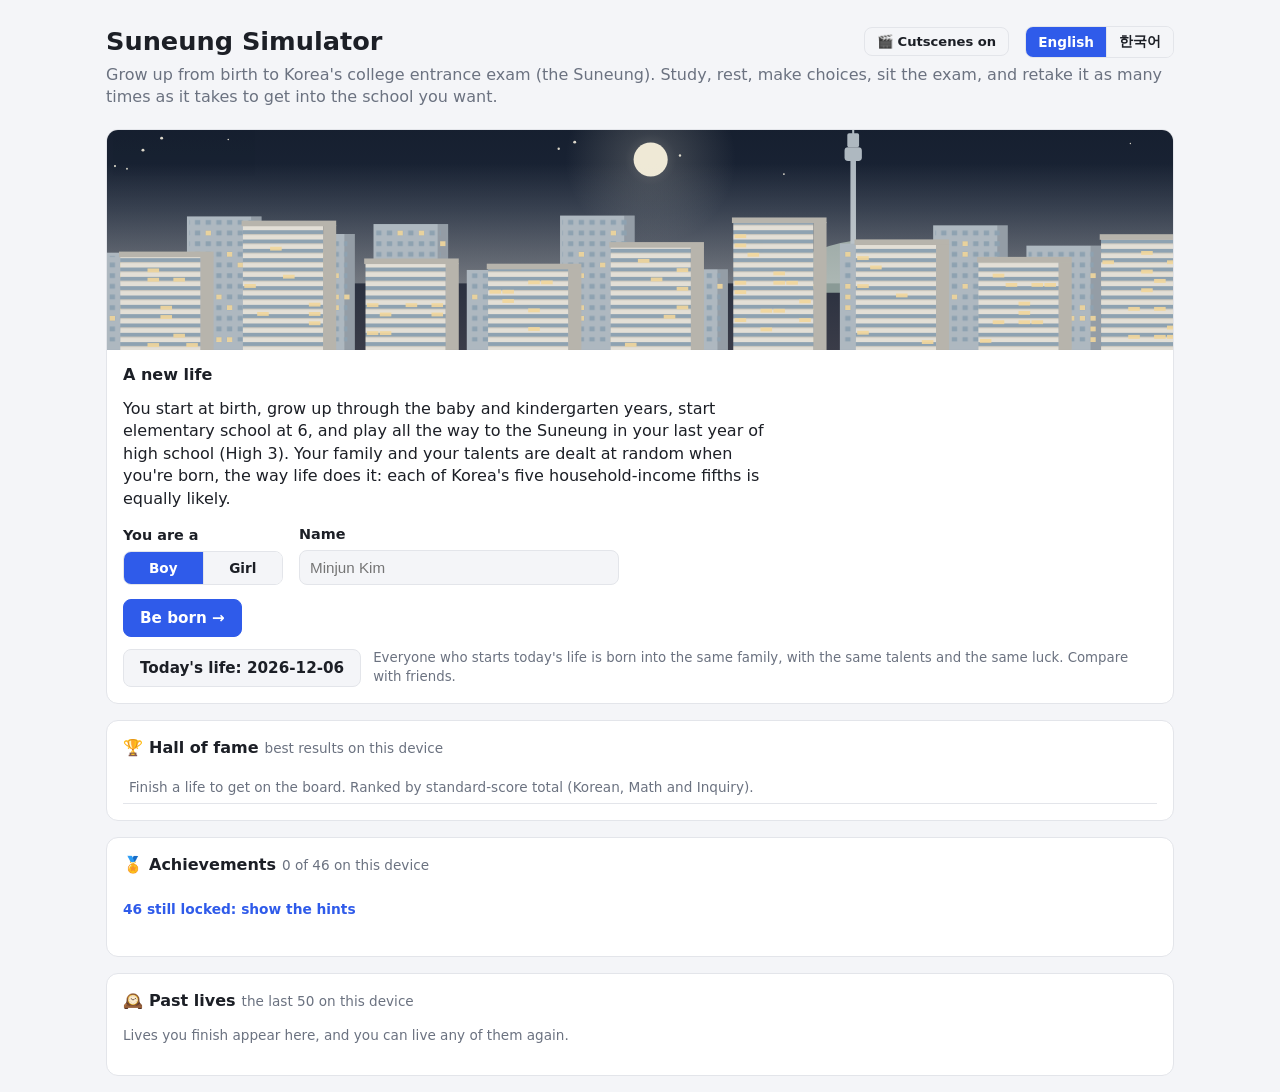
==== commit 188ee942: "suneung v6.19: say what a plan takes from your savings; care leavers pack their own lunch From the f" ====
--- a/suneung/index.html
+++ b/suneung/index.html
@@ -143,6 +143,7 @@
             <div id="slots" class="slots"></div>
             <div class="turnbar-row">
               <span id="blocksLeft" class="pill" aria-live="polite"></span>
+              <span id="planSpend" class="chip cost hidden" aria-live="polite"></span>
               <small id="fullHint" class="full-hint" aria-live="polite"></small>
               <button id="nextBtn" type="button" class="primary"></button>
             </div>
--- a/suneung/styles.css
+++ b/suneung/styles.css
@@ -31,6 +31,73 @@
   /* The Friends panel: a colour per role, and the closeness bar. */
   --r-best: #12a150; --r-partner: #d1489b; --r-crush: #e86f9c; --r-rival: #c98200; --r-bully: #6b5b8c;
   --r-friend: #2f5bea; --r-other: #8b93a3; --r-focus: #f0a020; --cl-fill: #ef6b8a; --cl-track: #f1e3e7;
+  /* environments (v6.4): scenes, skies, rooms, event backdrops, cutscenes, the map and the share card (art.js). Light is day, dark is night. */
+  /* light and air */
+  --a-keyLight: #ffffff; --a-keyOp: 0; --a-screenLitOp: 0.16;
+  --a-aoC: #1e2230; --a-hiE: #ffffff; --a-glowOp: 0.5; --a-vigOp: 0.32; --a-starOp: 0; --a-litOp: 0.22; --a-sunOp: 0.34; --a-moteOp: 0.5;
+  --a-veilOp: 0.16; --a-nightVeilOp: 0.55; --a-bgVeil: #f1f0ec;
+  /* skies by time of day */
+  --a-skyTop: #8ea7bd; --a-skyMid: #b8c8d3; --a-skyLow: #dcdfdc; --a-dawnTop: #334566; --a-dawnMid: #6f84a2; --a-dawnLow: #c3c8cf;
+  --a-goldTop: #6d84a0; --a-goldMid: #d7a47c; --a-goldLow: #efcf9f; --a-nightTop: #0f1724; --a-nightMid: #1b2537; --a-nightLow: #3a3c48;
+  --a-rainTop: #8d979e; --a-rainMid: #a8afb3; --a-rainLow: #c3c6c5; --a-sunDisc: #fff6e2; --a-sunGlow: #fff0cf; --a-goldSun: #ffd9a0;
+  --a-moonE: #efe9d6; --a-starE: #fff8e6; --a-cloudE: #f2f3f1; --a-dawnCloud: #8f9db2; --a-goldCloud: #e8b896; --a-nightCloud: #2c3445;
+  --a-rainCloud: #7f888e; --a-haze: #dfe2e0; --a-rainE: #c9d3db;
+  /* land, plants and water */
+  --a-mtnFar: #a6b2ba; --a-mtnMid: #8a9a96; --a-mtnNear: #6f7f74; --a-vegSp: #9fb184; --a-vegSu: #5e7a54; --a-vegFa: #b07d4c; --a-vegFa2: #cfae55;
+  --a-vegWi: #8d8c86; --a-blossomE: #e9cdd1; --a-trunk: #58493f; --a-snowE: #f3f5f7; --a-lawnSp: #a9b98c; --a-lawnSu: #78926a; --a-lawnFa: #b5a26e;
+  --a-dirt: #c8b596; --a-pathE: #d9d2c2; --a-seaFar: #8fa6b2; --a-seaNear: #6c8c9b; --a-foam: #eef2f2; --a-sand: #d8cdb6; --a-basalt: #4a4a4c;
+  --a-vinyl: #e7ebe8; --a-roofOr: #b06c4e;
+  /* buildings and streets */
+  --a-bldFar: #aeb8c0; --a-bldMid: #c3c6c4; --a-bldNear: #d6d1c8; --a-aptWall: #e3dfd6; --a-aptShade: #b7b4ac; --a-aptLine: #c6c2b9;
+  --a-winDay: #8ea2b1; --a-winLit: #f2d79c; --a-nightWin: #2a3446; --a-nightBld: #454a57; --a-nightBld2: #3a3f4c; --a-concrete: #c4c2bc;
+  --a-concrete2: #a3a19c; --a-brick: #a5715c; --a-brick2: #86594a; --a-roofGreen: #6d8d7c; --a-rooftop: #d9d5cb; --a-schoolWall: #d9d4c6;
+  --a-hospWall: #dfe1df; --a-careWall: #e3d8c4; --a-granite: #c9c6bf; --a-granite2: #a9a69f; --a-towerGlass: #8fa5b6; --a-towerGlass2: #71879a;
+  --a-plate: #f1eee6; --a-plateInk: #23262b; --a-asphalt: #6a6d71; --a-pavement: #b6b3ab; --a-curb: #c8c5bd; --a-lane: #ebe7da; --a-sodium: #f0b45e;
+  --a-neonA: #5e9d97; --a-neonB: #b56a7e; --a-neonC: #c7a24c; --a-signW: #e9e6dd; --a-signBox: #3b4149; --a-storeGlow: #e7efe9;
+  --a-storeShelf: #c9cfc9; --a-signGreen: #3f6d55; --a-signBlue: #3b5a85;
+  /* rooms */
+  --a-wallpaper: #e4dfd5; --a-wallpaper2: #e9e5dc; --a-ceiling: #ecebe6; --a-wallKinder: #ece4d3; --a-wallSchool: #e6e4da; --a-wallSchool2: #d8d6cc;
+  --a-wainscot: #9fb0a3; --a-wallAcad: #dfe0dc; --a-wardWall: #e3e8e6; --a-wardWall2: #bccbc7; --a-kitchenWall: #e8e4da; --a-officeWall: #dcdddb;
+  --a-banquetWall: #e6d9c2; --a-banquetCeil: #efe6d6; --a-nWall: #4b4d58; --a-nWall2: #3d3f49; --a-nCeil: #3e404a; --a-nFloor: #5b4a3e;
+  --a-nFloor2: #4a3c32; --a-nBase: #3a3433; --a-floorWood: #b8916b; --a-floorSeam: #8f6c4c; --a-baseboard: #8d8679; --a-lino: #b8c1b4;
+  --a-lino2: #a2ab9f; --a-tileE: #d3d5d2; --a-tileE2: #babdba; --a-bathTile: #dfe4e4; --a-bathTile2: #c4cbcb; --a-porcelain: #f4f4f0;
+  --a-sunLight: #fff1cf; --a-fluoro: #f8faf4; --a-fluoroGlow: #f2f6ee; --a-lampWarm: #ffd79e; --a-lampShade: #3f4a46; --a-candle: #ffc46e;
+  --a-screenE: #d5e4ec; --a-screenOff: #2e333a; --a-monitorGlow: #a9cbe6; --a-phoneScreen: #dce8f0; --a-tvE: #2a2e33; --a-alum: #c9ccce;
+  --a-alum2: #a6aaad; --a-glassTint: #cfdfe7; --a-blind: #e6e3dc; --a-curtain: #cfc5b2; --a-curtain2: #b5ab98; --a-curtainWard: #c7d6d2;
+  --a-mirror: #c9d7de; --a-steel: #8f969d; --a-steel2: #6f767d; --a-chairW: #b08a62; --a-formica: #ddd3bd; --a-formica2: #c3b69c;
+  --a-woodDark: #6c5442; --a-woodLight: #d8c4a6; --a-woodLight2: #bfa785; --a-woodDesk: #c9a985; --a-woodDesk2: #a98966; --a-cribW: #efe9de;
+  --a-cribW2: #d9d1c3; --a-beddingE: #d9dce0; --a-beddingE2: #aeb6bf; --a-duvet: #c7d0d8; --a-wardBlanket: #b7cbd0; --a-towel: #e8eef0;
+  --a-sofaE: #8c7f72; --a-sofaE2: #776b5f; --a-cabinet: #e3ddd1; --a-counterTop: #bdb7ab; --a-counterTop2: #a5a095; --a-riceCooker: #eceae4;
+  --a-boardE: #3c574a; --a-boardFrame: #8a7458; --a-chalkE: #e9ebe4; --a-boardWhite: #f1f2ef; --a-cork2: #b99569; --a-clockRim: #3d4248;
+  --a-lockerE: #a3afb5; --a-lockerE2: #8a979d; --a-doorE: #a98966; --a-doorE2: #b59675; --a-doorFrame: #8a7158; --a-partition: #b4a68e;
+  --a-partition2: #998b73; --a-chairBlack: #3a3d42; --a-timer: #7fd3b8; --a-tape: #efe8d0; --a-cardboard: #c8a87e; --a-cardboard2: #ae8f66;
+  --a-fridge: #e4e5e2; --a-fridge2: #c4c6c3; --a-screenPanel: #7d5a3e; --a-silk: #efe6d2; --a-lacquer: #8a3b32; --a-lacquer2: #6b2b25;
+  --a-tteok: #f3ece0; --a-tteok2: #d7b8a8;
+  /* things */
+  --a-paperE: #f4f2ec; --a-paperE2: #dedad0; --a-inkE: #353a42; --a-accentRed: #a84d45; --a-accentBlue: #3e5c86; --a-brass: #c09a4e;
+  --a-brass2: #8f7034; --a-fabric1: #8296a8; --a-fabric2: #b39a84; --a-fabric3: #8a9a7c; --a-fabric4: #ab8488; --a-matA: #cdb995; --a-matB: #9fb4a8;
+  --a-matC: #bea2a8; --a-bear: #a88866; --a-bear2: #d6c2a6; --a-stickyY: #ecd88a; --a-stickyP: #e3b2b8; --a-stickyB: #a9c6d6; --a-posterE: #2e3540;
+  --a-uniformE: #3a4560; --a-hoodieE: #7c8492; --a-hairE: #2a2420; --a-suitE: #3a3f4a; --a-silhouette: #3c3a46; --a-olive: #5f6648;
+  --a-olive2: #4c5239; --a-steamE: #d6dbe0; --a-heartE: #c27a80; --a-bubbleE: #e7ebee; --a-bubbleMe: #e9dda6; --a-cupNoodle: #efe9de;
+  --a-kimchi: #c45e45; --a-ivBag: #dfe9ec; --a-thermos: #9aa3aa; --a-bill: #a9b796; --a-bill2: #e8ecdf; --a-stampRed: #b33a32; --a-suitcase: #5e6f80;
+  --a-omr: #f6efe9; --a-omrBubble: #e7c8c4; --a-omrRed: #c46a64; --a-stallE: #9a5a4a; --a-awning: #b2534a; --a-bannerE: #8f3c37; --a-busE: #5f8a72;
+  --a-busE2: #e9e6dc; --a-busTour: #e6e3da;
+  /* the map */
+  --a-landHi: #f3f0e8; --a-landE: #e8e3d7; --a-landLo: #d7d0c0; --a-reliefE: #8a7c62; --a-mapShallow: #dbe5e8; --a-mapSeaE: #c8d5dc;
+  --a-mapSeaDeep: #adbfc9; --a-coastE: #7f8f94; --a-muniE: #d4cdbf; --a-provE: #8c9792; --a-homeE: #e2c68f; --a-kPinOpen: #3e5c86;
+  --a-kPinHome: #a84d45; --a-kPinOff: #a3a6a8; --a-kSel: #c09a4e;
+  /* the share card */
+  --a-cardBg: #f5f2eb; --a-cardPanel: #e7e1d4; --a-cardInk2: #1e2024; --a-cardMute: #78736a; --a-cardRule: #d6cfc0; --a-cardAccent: #9a4a3c;
+  /* end of environments (v6.4) */
+  /* mood (v6.5): the grade a picture takes from what just happened (art.js grade(), moodTod, pool): cool and
+     grey when it's bad, near-dark at the worst, warm and golden when it's good; tears, a crying mouth, a blank
+     stare; mourning black and the funeral's white chrysanthemums. */
+  --a-mdCool: #4f5d70; --a-mdCoolOp: 0.4; --a-mdDark: #0c111c; --a-mdDarkOp: 0.62; --a-mdNightOp: 0.9; --a-mdWarm: #ffcf94; --a-mdWarmOp: 0.22;
+  --a-mdGold: #ffb46a; --a-mdGoldOp: 0.24; --a-lampCold: #cfdcec;
+  --a-chTear: rgba(214, 234, 250, 0.85); --a-chMouthIn: #4a2629; --a-chWhite2: #dcd8d2; --a-chIrisDull: #5a504a; --a-chMourn: #1f2024;
+  --a-chrysE: #f3f1e8; --a-chrysC: #d8cd8e; --a-chrysLeaf: #6d7f5f; --a-mournFrame: #1c1b1d; --a-mournRibbon: #111114; --a-altarE: #eceae2;
+  --a-exitE: #3fa36b; --a-incense: #b9a27a; --a-letterE: #f7f5ef;
+  /* end of mood (v6.5) */
   /* Artwork (art.js): scenes, the avatar and event illustrations. Dark mode turns day to dusk. */
   --a-sky: #a9dcff; --a-sky2: #e8f6ff; --a-night: #16224a; --a-night2: #34457e; --a-moon: #fff3c4;
   --a-star: #fff7d6; --a-sun: #ffcf4a; --a-cloud: #ffffff; --a-dusk: #ff9e7a; --a-dusk2: #ffd9a0;
@@ -57,6 +124,22 @@
   --a-omr: #ffe3e3; --a-river: #6fb0e6; --a-glass: #8fb7dc;
   --a-card: #fffaf0; --a-cardInk: #1c1f26; --a-cardSub: #6b7280;
   --cut-bg: #07080c; --cut-text: #f4f2ea; --cut-dim: rgba(244, 242, 234, 0.55); --cut-bar: rgba(244, 242, 234, 0.22); --cut-accent: #ffd36a;
+  /* characters (v6.4): skin, faces, hair, clothes and job gear for the people in the art; ch* overlays are cel shade, highlight and rim light. */
+  --a-chSkin0: #f0d2b9; --a-chSkin1: #e3b998; --a-chSkin2: #c99a78; --a-chLip: #c27c74; --a-chLipSh: #9e5a55;
+  --a-chWhite: #f3eee8; --a-chIris: #3a2a22; --a-chLash: #1f1816; --a-chHair0: #1c1b21; --a-chHair1: #2b221f;
+  --a-chHair2: #47342a; --a-chDye1: #6a5a52; --a-chDye2: #74402f; --a-chDye3: #9c7650; --a-chGrey: #a9a8a8;
+  --a-chWhiteH: #d8d4cd; --a-chBlazer: #2c3850; --a-chBlazerM: #36463f; --a-chSlacks: #363a45; --a-chShirt: #eceeee;
+  --a-chTie: #6c2a35; --a-chCheck: #3b4560; --a-chCheck2: #6b7590; --a-chSock: #ecebe5; --a-chTights: #2a2a30;
+  --a-chPad: #24272e; --a-chBeige: #c8b699; --a-chOlive: #6e7452; --a-chDusty: #7189a2; --a-chOat: #dcd1bc;
+  --a-chCamel: #a6825a; --a-chWine: #7a3f47; --a-chSlate: #5b6474; --a-chCharcoal: #3b3e45; --a-chKhaki: #8b8266;
+  --a-chDenim: #4e6582; --a-chHoodie: #8c8f96; --a-chMustard: #cfa441; --a-chSmock: #e6d8a9; --a-chOnesie: #e7e1d4;
+  --a-chOnesie2: #a8bac8; --a-chTrack: #2f4858; --a-chStripe: #e8e8e2; --a-chCoat: #f2f2ee; --a-chScrub: #5d8d88;
+  --a-chApron: #4a5847; --a-chVis: #d6a23c; --a-chWork: #5a6472; --a-chDriver: #a8bdd1; --a-chStraw: #d6bf8a;
+  --a-chFloral: #b48389; --a-chCardi: #9a8a79; --a-chShoe: #2a2726; --a-chSneaker: #e4e1da; --a-chBag: #5d6e85;
+  --a-chBag2: #b06f50; --a-chGold: #c6a14b; --a-chMetal: #98a0a8; --a-chFrame: #2b2828; --a-chHelmet: #eeeeea;
+  --a-chBlanket: #e9e2d6; --a-chBlanket2: #c9b9c6; --a-chCel: rgba(28, 26, 58, 0.2); --a-chCel2: rgba(20, 18, 44, 0.36); --a-chSkinSh: rgba(150, 72, 52, 0.24);
+  --a-chSkinSh2: rgba(120, 48, 40, 0.34); --a-chSheen: rgba(255, 255, 255, 0.26); --a-chRim: rgba(255, 240, 222, 0.55); --a-chBags: rgba(100, 60, 100, 0.2); --a-chLens: rgba(210, 228, 245, 0.22);
+  --a-chFlush: rgba(214, 92, 84, 0.22); --a-chPale: rgba(190, 210, 190, 0.32);
 }
 
 @media (prefers-color-scheme: dark) {
@@ -90,6 +173,73 @@
     --gold-text: #f0c040; --danger-text: #1b1e26; --coach-dim: rgba(0, 0, 0, 0.55); --bar-shadow: rgba(0, 0, 0, 0.5);
     --r-best: #3ccf7a; --r-partner: #f06cb8; --r-crush: #f58fb5; --r-rival: #f0b23a; --r-bully: #a594d0;
     --r-friend: #6b8cff; --r-other: #8a91a0; --r-focus: #ffbf47; --cl-fill: #f07a98; --cl-track: #3a2c33;
+    /* environments (v6.4): scenes, skies, rooms, event backdrops, cutscenes, the map and the share card (art.js). Light is day, dark is night. */
+    /* light and air */
+    --a-keyLight: #ffe8cc; --a-keyOp: 0.2; --a-screenLitOp: 0.4;
+    --a-aoC: #000000; --a-hiE: #d8e2f0; --a-glowOp: 0.9; --a-vigOp: 0.55; --a-starOp: 0.85; --a-litOp: 0.95; --a-sunOp: 0.1; --a-moteOp: 0.15;
+    --a-veilOp: 0.18; --a-nightVeilOp: 0.15; --a-bgVeil: #0b0e14;
+    /* skies by time of day */
+    --a-skyTop: #0b1220; --a-skyMid: #172235; --a-skyLow: #2b3346; --a-dawnTop: #0a1120; --a-dawnMid: #1d2a42; --a-dawnLow: #4a5266;
+    --a-goldTop: #1b2036; --a-goldMid: #5b3c48; --a-goldLow: #a0644e; --a-nightTop: #080d16; --a-nightMid: #121a28; --a-nightLow: #2a2b35;
+    --a-rainTop: #10161d; --a-rainMid: #1b222a; --a-rainLow: #2a3037; --a-sunDisc: #e9e4d0; --a-sunGlow: #a9b8cc; --a-goldSun: #f0a070;
+    --a-moonE: #e4dcc0; --a-starE: #f4ecd2; --a-cloudE: #2a3446; --a-dawnCloud: #2a3550; --a-goldCloud: #6a4650; --a-nightCloud: #1c2433;
+    --a-rainCloud: #262d36; --a-haze: #1f2735; --a-rainE: #7f93a8;
+    /* land, plants and water */
+    --a-mtnFar: #1a2333; --a-mtnMid: #161e2a; --a-mtnNear: #121920; --a-vegSp: #2c3a2d; --a-vegSu: #1d2b22; --a-vegFa: #4a3424; --a-vegFa2: #5e4f26;
+    --a-vegWi: #2b2e31; --a-blossomE: #6e5762; --a-trunk: #1a1513; --a-snowE: #c3cad5; --a-lawnSp: #28362a; --a-lawnSu: #1f2d24; --a-lawnFa: #3d3624;
+    --a-dirt: #3a3229; --a-pathE: #3a3a3c; --a-seaFar: #17273a; --a-seaNear: #122131; --a-foam: #5b7083; --a-sand: #3b362e; --a-basalt: #141416;
+    --a-vinyl: #4a5258; --a-roofOr: #5a3529;
+    /* buildings and streets */
+    --a-bldFar: #1a2231; --a-bldMid: #222a37; --a-bldNear: #2a303b; --a-aptWall: #2e343e; --a-aptShade: #1d222b; --a-aptLine: #252a33;
+    --a-winDay: #1a2230; --a-winLit: #f2c27a; --a-nightWin: #1a2230; --a-nightBld: #232834; --a-nightBld2: #1d222c; --a-concrete: #383b41;
+    --a-concrete2: #2a2d33; --a-brick: #3c2a25; --a-brick2: #2c1f1b; --a-roofGreen: #22322c; --a-rooftop: #33373e; --a-schoolWall: #30333a;
+    --a-hospWall: #2f343b; --a-careWall: #3a352f; --a-granite: #3b3d42; --a-granite2: #2b2d31; --a-towerGlass: #1c2738; --a-towerGlass2: #141c2a;
+    --a-plate: #d8d4c8; --a-plateInk: #1b1d22; --a-asphalt: #1b1d21; --a-pavement: #2b2d31; --a-curb: #3c3d41; --a-lane: #8a8779; --a-sodium: #ffad4a;
+    --a-neonA: #4fd1c0; --a-neonB: #ef5f8f; --a-neonC: #f3c14d; --a-signW: #e8e4d6; --a-signBox: #1b1f26; --a-storeGlow: #d9f2e6;
+    --a-storeShelf: #7f8f88; --a-signGreen: #2e5442; --a-signBlue: #2c4468;
+    /* rooms */
+    --a-wallpaper: #2b2d35; --a-wallpaper2: #2e3038; --a-ceiling: #202228; --a-wallKinder: #302e30; --a-wallSchool: #2a2e33; --a-wallSchool2: #24282d;
+    --a-wainscot: #26302b; --a-wallAcad: #26292e; --a-wardWall: #262c30; --a-wardWall2: #20282a; --a-kitchenWall: #2c2d33; --a-officeWall: #272a2f;
+    --a-banquetWall: #3a3029; --a-banquetCeil: #2e2722; --a-nWall: #24262e; --a-nWall2: #1d1f26; --a-nCeil: #1b1d23; --a-nFloor: #2a221d;
+    --a-nFloor2: #211b17; --a-nBase: #17151a; --a-floorWood: #3a2e26; --a-floorSeam: #261e19; --a-baseboard: #1c1c20; --a-lino: #2a302c;
+    --a-lino2: #222824; --a-tileE: #2c2f33; --a-tileE2: #25282c; --a-bathTile: #2b3134; --a-bathTile2: #22282b; --a-porcelain: #c9cbc6;
+    --a-sunLight: #c7d4ea; --a-fluoro: #eef5f2; --a-fluoroGlow: #cfe2dc; --a-lampWarm: #ffc775; --a-lampShade: #2a322f; --a-candle: #ffb04f;
+    --a-screenE: #9fc8e8; --a-screenOff: #14171c; --a-monitorGlow: #6fb2ff; --a-phoneScreen: #bfe0ff; --a-tvE: #121418; --a-alum: #4c5158;
+    --a-alum2: #383c42; --a-glassTint: #3a4b5e; --a-blind: #3a3a3d; --a-curtain: #3a3836; --a-curtain2: #2c2a28; --a-curtainWard: #2f3c3b;
+    --a-mirror: #2f3b48; --a-steel: #3d424a; --a-steel2: #2c3037; --a-chairW: #3e3127; --a-formica: #4b443a; --a-formica2: #39332b;
+    --a-woodDark: #2a211b; --a-woodLight: #4a4034; --a-woodLight2: #3a3229; --a-woodDesk: #4a3b2f; --a-woodDesk2: #352a21; --a-cribW: #bdb8ad;
+    --a-cribW2: #8e897f; --a-beddingE: #3a4048; --a-beddingE2: #2b3138; --a-duvet: #394552; --a-wardBlanket: #2f3f45; --a-towel: #9fb0b8;
+    --a-sofaE: #3a332e; --a-sofaE2: #2d2824; --a-cabinet: #33333a; --a-counterTop: #45444a; --a-counterTop2: #38373c; --a-riceCooker: #8d8c88;
+    --a-boardE: #1c2a23; --a-boardFrame: #3a3127; --a-chalkE: #b8bdb4; --a-boardWhite: #c9cdc9; --a-cork2: #4d3e2c; --a-clockRim: #1d2025;
+    --a-lockerE: #2e373e; --a-lockerE2: #232a30; --a-doorE: #3a2e24; --a-doorE2: #3c3027; --a-doorFrame: #2a221b; --a-partition: #3a332a;
+    --a-partition2: #2b261f; --a-chairBlack: #1a1c20; --a-timer: #5ff2c4; --a-tape: #cfc7ad; --a-cardboard: #5a4935; --a-cardboard2: #473a2b;
+    --a-fridge: #4a4d52; --a-fridge2: #36393e; --a-screenPanel: #3a291d; --a-silk: #bdb39d; --a-lacquer: #5a2620; --a-lacquer2: #421a16;
+    --a-tteok: #cfc6b6; --a-tteok2: #9e8476;
+    /* things */
+    --a-paperE: #cac7bd; --a-paperE2: #9e9a90; --a-inkE: #13161b; --a-accentRed: #b44c44; --a-accentBlue: #47669a; --a-brass: #b48a3a;
+    --a-brass2: #806024; --a-fabric1: #3a4a5e; --a-fabric2: #5a4a3e; --a-fabric3: #3e4a36; --a-fabric4: #5a4044; --a-matA: #5a4e3c; --a-matB: #3e4e46;
+    --a-matC: #54444a; --a-bear: #5a4836; --a-bear2: #8a7a64; --a-stickyY: #b8a456; --a-stickyP: #a87c84; --a-stickyB: #6a8a9e; --a-posterE: #1a1f27;
+    --a-uniformE: #1f2638; --a-hoodieE: #30353f; --a-hairE: #0f0d0c; --a-suitE: #1c1f26; --a-silhouette: #0c0b10; --a-olive: #2c3022;
+    --a-olive2: #22261a; --a-steamE: #8e98a6; --a-heartE: #b8606a; --a-bubbleE: #3b4350; --a-bubbleMe: #8f8250; --a-cupNoodle: #bdb6a8;
+    --a-kimchi: #8e3e2e; --a-ivBag: #9fb1b8; --a-thermos: #4a5058; --a-bill: #5a6650; --a-bill2: #b9bfae; --a-stampRed: #d9524a;
+    --a-suitcase: #2e3a48; --a-omr: #d7cfc8; --a-omrBubble: #b39491; --a-omrRed: #a24f49; --a-stallE: #5a3229; --a-awning: #7a3029;
+    --a-bannerE: #6e2b27; --a-busE: #2e4a3c; --a-busE2: #a8a597; --a-busTour: #8c8a82;
+    /* the map */
+    --a-landHi: #363c41; --a-landE: #2c3236; --a-landLo: #23282c; --a-reliefE: #05070a; --a-mapShallow: #1b2a39; --a-mapSeaE: #142131;
+    --a-mapSeaDeep: #0d1724; --a-coastE: #7d93a0; --a-muniE: #3a4045; --a-provE: #62706f; --a-homeE: #6a5833; --a-kPinOpen: #86a6d6;
+    --a-kPinHome: #e0796e; --a-kPinOff: #5d6268; --a-kSel: #e2b75c;
+    /* the share card */
+    --a-cardBg: #16181d; --a-cardPanel: #262930; --a-cardInk2: #ecebe6; --a-cardMute: #8f8b84; --a-cardRule: #34373e; --a-cardAccent: #d98a6c;
+    /* end of environments (v6.4) */
+    /* mood (v6.5): the grade a picture takes from what just happened (art.js grade(), moodTod, pool): cool and
+       grey when it's bad, near-dark at the worst, warm and golden when it's good; tears, a crying mouth, a blank
+       stare; mourning black and the funeral's white chrysanthemums. */
+    --a-mdCool: #0d1726; --a-mdCoolOp: 0.36; --a-mdDark: #000000; --a-mdDarkOp: 0.36; --a-mdNightOp: 0.5; --a-mdWarm: #ffb066; --a-mdWarmOp: 0.14;
+    --a-mdGold: #ff9f4d; --a-mdGoldOp: 0.16; --a-lampCold: #9db3cf;
+    --a-chTear: rgba(190, 215, 240, 0.8); --a-chMouthIn: #2a1416; --a-chWhite2: #bdb8b2; --a-chIrisDull: #4a423d; --a-chMourn: #141518;
+    --a-chrysE: #d9d7cf; --a-chrysC: #b6ab6e; --a-chrysLeaf: #4d5c44; --a-mournFrame: #0c0c0e; --a-mournRibbon: #050506; --a-altarE: #b9b7b0;
+    --a-exitE: #4fc282; --a-incense: #8f7d5c; --a-letterE: #d8d6cf;
+    /* end of mood (v6.5) */
     --a-sky: #31407a; --a-sky2: #6b5d8e; --a-night: #0b1230; --a-night2: #1f2b5a; --a-moon: #f4e7b0;
     --a-star: #fff1c0; --a-sun: #ffb45c; --a-cloud: #8a86b0; --a-dusk: #7a3d5c; --a-dusk2: #c06d5a;
     --a-homeLand: #7a6a2e; --a-muniLine: #4f6a52; --a-school: #ff7a63; --a-schNum: #1b1b1b;
@@ -115,6 +265,22 @@
     --a-omr: #e8c8cc; --a-river: #2d5a8a; --a-glass: #3d5a80;
     --a-card: #1f2330; --a-cardInk: #eef0f6; --a-cardSub: #9aa1b2;
     --cut-bg: #07080c; --cut-text: #f4f2ea; --cut-dim: rgba(244, 242, 234, 0.55); --cut-bar: rgba(244, 242, 234, 0.22); --cut-accent: #ffd36a;
+    /* characters (v6.4): skin, faces, hair, clothes and job gear for the people in the art; ch* overlays are cel shade, highlight and rim light. */
+    --a-chSkin0: #897976; --a-chSkin1: #816b64; --a-chSkin2: #735a52; --a-chLip: #6f4950; --a-chLipSh: #5b363e;
+    --a-chWhite: #8a8890; --a-chIris: #241c22; --a-chLash: #15121b; --a-chHair0: #131322; --a-chHair1: #1b1720;
+    --a-chHair2: #2b2127; --a-chDye1: #3e363d; --a-chDye2: #442829; --a-chDye3: #5a463c; --a-chGrey: #61626c;
+    --a-chWhiteH: #7b7a81; --a-chBlazer: #1c243c; --a-chBlazerM: #212b32; --a-chSlacks: #212536; --a-chShirt: #868893;
+    --a-chTie: #3f1c2d; --a-chCheck: #242b45; --a-chCheck2: #3f455f; --a-chSock: #86878e; --a-chTights: #1b1c2a;
+    --a-chPad: #171a29; --a-chBeige: #726964; --a-chOlive: #41453d; --a-chDusty: #425069; --a-chOat: #7d7878;
+    --a-chCamel: #604d41; --a-chWine: #472737; --a-chSlate: #363c50; --a-chCharcoal: #242736; --a-chKhaki: #514d48;
+    --a-chDenim: #2f3c57; --a-chHoodie: #515462; --a-chMustard: #765f33; --a-chSmock: #837c6d; --a-chOnesie: #848185;
+    --a-chOnesie2: #616c7e; --a-chTrack: #1e2c40; --a-chStripe: #84858d; --a-chCoat: #8a8b93; --a-chScrub: #37535b;
+    --a-chApron: #2d3537; --a-chVis: #7a5e31; --a-chWork: #353c4e; --a-chDriver: #616d83; --a-chStraw: #7a6e5c;
+    --a-chFloral: #674d5b; --a-chCardi: #595152; --a-chShoe: #1b1a24; --a-chSneaker: #828188; --a-chBag: #374159;
+    --a-chBag2: #65423c; --a-chGold: #715e39; --a-chMetal: #585d6c; --a-chFrame: #1b1b25; --a-chHelmet: #878891;
+    --a-chBlanket: #858286; --a-chBlanket2: #736b7d; --a-chCel: rgba(6, 8, 28, 0.32); --a-chCel2: rgba(4, 6, 20, 0.5); --a-chSkinSh: rgba(60, 30, 50, 0.34);
+    --a-chSkinSh2: rgba(40, 18, 36, 0.46); --a-chSheen: rgba(190, 210, 255, 0.14); --a-chRim: rgba(150, 178, 255, 0.26); --a-chBags: rgba(40, 20, 60, 0.3); --a-chLens: rgba(150, 180, 230, 0.2);
+    --a-chFlush: rgba(190, 70, 76, 0.24); --a-chPale: rgba(120, 160, 140, 0.3);
     color-scheme: dark;
   }
 }
@@ -148,6 +314,73 @@
   --gold-text: #f0c040; --danger-text: #1b1e26; --coach-dim: rgba(0, 0, 0, 0.55); --bar-shadow: rgba(0, 0, 0, 0.5);
   --r-best: #3ccf7a; --r-partner: #f06cb8; --r-crush: #f58fb5; --r-rival: #f0b23a; --r-bully: #a594d0;
   --r-friend: #6b8cff; --r-other: #8a91a0; --r-focus: #ffbf47; --cl-fill: #f07a98; --cl-track: #3a2c33;
+  /* environments (v6.4): scenes, skies, rooms, event backdrops, cutscenes, the map and the share card (art.js). Light is day, dark is night. */
+  /* light and air */
+  --a-keyLight: #ffe8cc; --a-keyOp: 0.2; --a-screenLitOp: 0.4;
+  --a-aoC: #000000; --a-hiE: #d8e2f0; --a-glowOp: 0.9; --a-vigOp: 0.55; --a-starOp: 0.85; --a-litOp: 0.95; --a-sunOp: 0.1; --a-moteOp: 0.15;
+  --a-veilOp: 0.18; --a-nightVeilOp: 0.15; --a-bgVeil: #0b0e14;
+  /* skies by time of day */
+  --a-skyTop: #0b1220; --a-skyMid: #172235; --a-skyLow: #2b3346; --a-dawnTop: #0a1120; --a-dawnMid: #1d2a42; --a-dawnLow: #4a5266;
+  --a-goldTop: #1b2036; --a-goldMid: #5b3c48; --a-goldLow: #a0644e; --a-nightTop: #080d16; --a-nightMid: #121a28; --a-nightLow: #2a2b35;
+  --a-rainTop: #10161d; --a-rainMid: #1b222a; --a-rainLow: #2a3037; --a-sunDisc: #e9e4d0; --a-sunGlow: #a9b8cc; --a-goldSun: #f0a070;
+  --a-moonE: #e4dcc0; --a-starE: #f4ecd2; --a-cloudE: #2a3446; --a-dawnCloud: #2a3550; --a-goldCloud: #6a4650; --a-nightCloud: #1c2433;
+  --a-rainCloud: #262d36; --a-haze: #1f2735; --a-rainE: #7f93a8;
+  /* land, plants and water */
+  --a-mtnFar: #1a2333; --a-mtnMid: #161e2a; --a-mtnNear: #121920; --a-vegSp: #2c3a2d; --a-vegSu: #1d2b22; --a-vegFa: #4a3424; --a-vegFa2: #5e4f26;
+  --a-vegWi: #2b2e31; --a-blossomE: #6e5762; --a-trunk: #1a1513; --a-snowE: #c3cad5; --a-lawnSp: #28362a; --a-lawnSu: #1f2d24; --a-lawnFa: #3d3624;
+  --a-dirt: #3a3229; --a-pathE: #3a3a3c; --a-seaFar: #17273a; --a-seaNear: #122131; --a-foam: #5b7083; --a-sand: #3b362e; --a-basalt: #141416;
+  --a-vinyl: #4a5258; --a-roofOr: #5a3529;
+  /* buildings and streets */
+  --a-bldFar: #1a2231; --a-bldMid: #222a37; --a-bldNear: #2a303b; --a-aptWall: #2e343e; --a-aptShade: #1d222b; --a-aptLine: #252a33;
+  --a-winDay: #1a2230; --a-winLit: #f2c27a; --a-nightWin: #1a2230; --a-nightBld: #232834; --a-nightBld2: #1d222c; --a-concrete: #383b41;
+  --a-concrete2: #2a2d33; --a-brick: #3c2a25; --a-brick2: #2c1f1b; --a-roofGreen: #22322c; --a-rooftop: #33373e; --a-schoolWall: #30333a;
+  --a-hospWall: #2f343b; --a-careWall: #3a352f; --a-granite: #3b3d42; --a-granite2: #2b2d31; --a-towerGlass: #1c2738; --a-towerGlass2: #141c2a;
+  --a-plate: #d8d4c8; --a-plateInk: #1b1d22; --a-asphalt: #1b1d21; --a-pavement: #2b2d31; --a-curb: #3c3d41; --a-lane: #8a8779; --a-sodium: #ffad4a;
+  --a-neonA: #4fd1c0; --a-neonB: #ef5f8f; --a-neonC: #f3c14d; --a-signW: #e8e4d6; --a-signBox: #1b1f26; --a-storeGlow: #d9f2e6;
+  --a-storeShelf: #7f8f88; --a-signGreen: #2e5442; --a-signBlue: #2c4468;
+  /* rooms */
+  --a-wallpaper: #2b2d35; --a-wallpaper2: #2e3038; --a-ceiling: #202228; --a-wallKinder: #302e30; --a-wallSchool: #2a2e33; --a-wallSchool2: #24282d;
+  --a-wainscot: #26302b; --a-wallAcad: #26292e; --a-wardWall: #262c30; --a-wardWall2: #20282a; --a-kitchenWall: #2c2d33; --a-officeWall: #272a2f;
+  --a-banquetWall: #3a3029; --a-banquetCeil: #2e2722; --a-nWall: #24262e; --a-nWall2: #1d1f26; --a-nCeil: #1b1d23; --a-nFloor: #2a221d;
+  --a-nFloor2: #211b17; --a-nBase: #17151a; --a-floorWood: #3a2e26; --a-floorSeam: #261e19; --a-baseboard: #1c1c20; --a-lino: #2a302c;
+  --a-lino2: #222824; --a-tileE: #2c2f33; --a-tileE2: #25282c; --a-bathTile: #2b3134; --a-bathTile2: #22282b; --a-porcelain: #c9cbc6;
+  --a-sunLight: #c7d4ea; --a-fluoro: #eef5f2; --a-fluoroGlow: #cfe2dc; --a-lampWarm: #ffc775; --a-lampShade: #2a322f; --a-candle: #ffb04f;
+  --a-screenE: #9fc8e8; --a-screenOff: #14171c; --a-monitorGlow: #6fb2ff; --a-phoneScreen: #bfe0ff; --a-tvE: #121418; --a-alum: #4c5158;
+  --a-alum2: #383c42; --a-glassTint: #3a4b5e; --a-blind: #3a3a3d; --a-curtain: #3a3836; --a-curtain2: #2c2a28; --a-curtainWard: #2f3c3b;
+  --a-mirror: #2f3b48; --a-steel: #3d424a; --a-steel2: #2c3037; --a-chairW: #3e3127; --a-formica: #4b443a; --a-formica2: #39332b;
+  --a-woodDark: #2a211b; --a-woodLight: #4a4034; --a-woodLight2: #3a3229; --a-woodDesk: #4a3b2f; --a-woodDesk2: #352a21; --a-cribW: #bdb8ad;
+  --a-cribW2: #8e897f; --a-beddingE: #3a4048; --a-beddingE2: #2b3138; --a-duvet: #394552; --a-wardBlanket: #2f3f45; --a-towel: #9fb0b8;
+  --a-sofaE: #3a332e; --a-sofaE2: #2d2824; --a-cabinet: #33333a; --a-counterTop: #45444a; --a-counterTop2: #38373c; --a-riceCooker: #8d8c88;
+  --a-boardE: #1c2a23; --a-boardFrame: #3a3127; --a-chalkE: #b8bdb4; --a-boardWhite: #c9cdc9; --a-cork2: #4d3e2c; --a-clockRim: #1d2025;
+  --a-lockerE: #2e373e; --a-lockerE2: #232a30; --a-doorE: #3a2e24; --a-doorE2: #3c3027; --a-doorFrame: #2a221b; --a-partition: #3a332a;
+  --a-partition2: #2b261f; --a-chairBlack: #1a1c20; --a-timer: #5ff2c4; --a-tape: #cfc7ad; --a-cardboard: #5a4935; --a-cardboard2: #473a2b;
+  --a-fridge: #4a4d52; --a-fridge2: #36393e; --a-screenPanel: #3a291d; --a-silk: #bdb39d; --a-lacquer: #5a2620; --a-lacquer2: #421a16;
+  --a-tteok: #cfc6b6; --a-tteok2: #9e8476;
+  /* things */
+  --a-paperE: #cac7bd; --a-paperE2: #9e9a90; --a-inkE: #13161b; --a-accentRed: #b44c44; --a-accentBlue: #47669a; --a-brass: #b48a3a;
+  --a-brass2: #806024; --a-fabric1: #3a4a5e; --a-fabric2: #5a4a3e; --a-fabric3: #3e4a36; --a-fabric4: #5a4044; --a-matA: #5a4e3c; --a-matB: #3e4e46;
+  --a-matC: #54444a; --a-bear: #5a4836; --a-bear2: #8a7a64; --a-stickyY: #b8a456; --a-stickyP: #a87c84; --a-stickyB: #6a8a9e; --a-posterE: #1a1f27;
+  --a-uniformE: #1f2638; --a-hoodieE: #30353f; --a-hairE: #0f0d0c; --a-suitE: #1c1f26; --a-silhouette: #0c0b10; --a-olive: #2c3022;
+  --a-olive2: #22261a; --a-steamE: #8e98a6; --a-heartE: #b8606a; --a-bubbleE: #3b4350; --a-bubbleMe: #8f8250; --a-cupNoodle: #bdb6a8;
+  --a-kimchi: #8e3e2e; --a-ivBag: #9fb1b8; --a-thermos: #4a5058; --a-bill: #5a6650; --a-bill2: #b9bfae; --a-stampRed: #d9524a; --a-suitcase: #2e3a48;
+  --a-omr: #d7cfc8; --a-omrBubble: #b39491; --a-omrRed: #a24f49; --a-stallE: #5a3229; --a-awning: #7a3029; --a-bannerE: #6e2b27; --a-busE: #2e4a3c;
+  --a-busE2: #a8a597; --a-busTour: #8c8a82;
+  /* the map */
+  --a-landHi: #363c41; --a-landE: #2c3236; --a-landLo: #23282c; --a-reliefE: #05070a; --a-mapShallow: #1b2a39; --a-mapSeaE: #142131;
+  --a-mapSeaDeep: #0d1724; --a-coastE: #7d93a0; --a-muniE: #3a4045; --a-provE: #62706f; --a-homeE: #6a5833; --a-kPinOpen: #86a6d6;
+  --a-kPinHome: #e0796e; --a-kPinOff: #5d6268; --a-kSel: #e2b75c;
+  /* the share card */
+  --a-cardBg: #16181d; --a-cardPanel: #262930; --a-cardInk2: #ecebe6; --a-cardMute: #8f8b84; --a-cardRule: #34373e; --a-cardAccent: #d98a6c;
+  /* end of environments (v6.4) */
+  /* mood (v6.5): the grade a picture takes from what just happened (art.js grade(), moodTod, pool): cool and
+     grey when it's bad, near-dark at the worst, warm and golden when it's good; tears, a crying mouth, a blank
+     stare; mourning black and the funeral's white chrysanthemums. */
+  --a-mdCool: #0d1726; --a-mdCoolOp: 0.36; --a-mdDark: #000000; --a-mdDarkOp: 0.36; --a-mdNightOp: 0.5; --a-mdWarm: #ffb066; --a-mdWarmOp: 0.14;
+  --a-mdGold: #ff9f4d; --a-mdGoldOp: 0.16; --a-lampCold: #9db3cf;
+  --a-chTear: rgba(190, 215, 240, 0.8); --a-chMouthIn: #2a1416; --a-chWhite2: #bdb8b2; --a-chIrisDull: #4a423d; --a-chMourn: #141518;
+  --a-chrysE: #d9d7cf; --a-chrysC: #b6ab6e; --a-chrysLeaf: #4d5c44; --a-mournFrame: #0c0c0e; --a-mournRibbon: #050506; --a-altarE: #b9b7b0;
+  --a-exitE: #4fc282; --a-incense: #8f7d5c; --a-letterE: #d8d6cf;
+  /* end of mood (v6.5) */
   --a-sky: #31407a; --a-sky2: #6b5d8e; --a-night: #0b1230; --a-night2: #1f2b5a; --a-moon: #f4e7b0;
   --a-star: #fff1c0; --a-sun: #ffb45c; --a-cloud: #8a86b0; --a-dusk: #7a3d5c; --a-dusk2: #c06d5a;
   --a-homeLand: #7a6a2e; --a-muniLine: #4f6a52; --a-school: #ff7a63; --a-schNum: #1b1b1b;
@@ -173,6 +406,22 @@
   --a-omr: #e8c8cc; --a-river: #2d5a8a; --a-glass: #3d5a80;
     --a-card: #1f2330; --a-cardInk: #eef0f6; --a-cardSub: #9aa1b2;
   --cut-bg: #07080c; --cut-text: #f4f2ea; --cut-dim: rgba(244, 242, 234, 0.55); --cut-bar: rgba(244, 242, 234, 0.22); --cut-accent: #ffd36a;
+  /* characters (v6.4): skin, faces, hair, clothes and job gear for the people in the art; ch* overlays are cel shade, highlight and rim light. */
+  --a-chSkin0: #897976; --a-chSkin1: #816b64; --a-chSkin2: #735a52; --a-chLip: #6f4950; --a-chLipSh: #5b363e;
+  --a-chWhite: #8a8890; --a-chIris: #241c22; --a-chLash: #15121b; --a-chHair0: #131322; --a-chHair1: #1b1720;
+  --a-chHair2: #2b2127; --a-chDye1: #3e363d; --a-chDye2: #442829; --a-chDye3: #5a463c; --a-chGrey: #61626c;
+  --a-chWhiteH: #7b7a81; --a-chBlazer: #1c243c; --a-chBlazerM: #212b32; --a-chSlacks: #212536; --a-chShirt: #868893;
+  --a-chTie: #3f1c2d; --a-chCheck: #242b45; --a-chCheck2: #3f455f; --a-chSock: #86878e; --a-chTights: #1b1c2a;
+  --a-chPad: #171a29; --a-chBeige: #726964; --a-chOlive: #41453d; --a-chDusty: #425069; --a-chOat: #7d7878;
+  --a-chCamel: #604d41; --a-chWine: #472737; --a-chSlate: #363c50; --a-chCharcoal: #242736; --a-chKhaki: #514d48;
+  --a-chDenim: #2f3c57; --a-chHoodie: #515462; --a-chMustard: #765f33; --a-chSmock: #837c6d; --a-chOnesie: #848185;
+  --a-chOnesie2: #616c7e; --a-chTrack: #1e2c40; --a-chStripe: #84858d; --a-chCoat: #8a8b93; --a-chScrub: #37535b;
+  --a-chApron: #2d3537; --a-chVis: #7a5e31; --a-chWork: #353c4e; --a-chDriver: #616d83; --a-chStraw: #7a6e5c;
+  --a-chFloral: #674d5b; --a-chCardi: #595152; --a-chShoe: #1b1a24; --a-chSneaker: #828188; --a-chBag: #374159;
+  --a-chBag2: #65423c; --a-chGold: #715e39; --a-chMetal: #585d6c; --a-chFrame: #1b1b25; --a-chHelmet: #878891;
+  --a-chBlanket: #858286; --a-chBlanket2: #736b7d; --a-chCel: rgba(6, 8, 28, 0.32); --a-chCel2: rgba(4, 6, 20, 0.5); --a-chSkinSh: rgba(60, 30, 50, 0.34);
+  --a-chSkinSh2: rgba(40, 18, 36, 0.46); --a-chSheen: rgba(190, 210, 255, 0.14); --a-chRim: rgba(150, 178, 255, 0.26); --a-chBags: rgba(40, 20, 60, 0.3); --a-chLens: rgba(150, 180, 230, 0.2);
+  --a-chFlush: rgba(190, 70, 76, 0.24); --a-chPale: rgba(120, 160, 140, 0.3);
   color-scheme: dark;
 }
 
@@ -329,6 +578,8 @@
 }
 .pill.done { background: var(--accent); color: var(--accent-text); }
 .plan-foot { display: flex; justify-content: space-between; gap: 8px; flex-wrap: wrap; margin-top: 8px; min-height: 1.2em; }
+/* v6.19: a plan that spends your own savings says so in the warning colour (and in a chip by Next). */
+.plan-foot #planCost.warn { color: var(--warn); }
 
 /* ---------- chart ---------- */
 .chart-head { display: flex; justify-content: space-between; align-items: baseline; flex-wrap: wrap; gap: 8px; }
@@ -375,8 +626,8 @@
 .uni.off { opacity: 0.45; cursor: not-allowed; }
 .uni .nm small.why { color: var(--neg); }
 .uni .nm small.real { color: var(--text); font-weight: 600; }
-.uni .nm small.real .num { display: inline-block; min-width: 1.4em; padding: 0 4px; margin-right: 2px; border-radius: 999px; background: var(--a-pinOpen); color: var(--a-schNum); text-align: center; font-size: 0.7rem; }
-.uni.off .nm small.real .num { background: var(--a-pinOff); }
+.uni .nm small.real .num { display: inline-block; min-width: 1.4em; padding: 0 4px; margin-right: 2px; border-radius: 999px; background: var(--a-kPinOpen); color: var(--a-schNum); text-align: center; font-size: 0.7rem; }
+.uni.off .nm small.real .num { background: var(--a-kPinOff); }
 .school-map { margin: 8px 0; }
 .school-map .kmap { max-height: 220px; border-radius: 10px; }
 .school-map figcaption { color: var(--muted); font-size: 0.75rem; text-align: center; margin-top: 2px; }
@@ -423,7 +674,13 @@
 .art g, .art path, .art circle, .art rect, .art ellipse { transform-box: fill-box; transform-origin: center; }
 .art .bob { animation: bob 3.2s ease-in-out infinite; transform-origin: center bottom; }
 .art .blink { animation: blink 4.6s infinite; }
+/* characters (v6.4): people breathe slowly instead of bouncing (off under reduced motion, like every .art animation). */
+.art .breathe { animation: breathe 5.2s ease-in-out infinite; transform-origin: center bottom; }
+@keyframes breathe { 0%, 100% { transform: scaleY(1); } 50% { transform: scaleY(1.008); } }
 .art .fall { animation: fall var(--d, 8s) linear infinite; animation-delay: var(--del, 0s); }
+/* v6.4: rain falls straight, without the tumble of petals and leaves. */
+.art .fall.rain { animation-name: rain-fall; }
+@keyframes rain-fall { from { transform: translate(0, 0); } to { transform: translate(var(--dx, -20px), var(--fy, 260px)); } }
 .art .rise { animation: rise 3s ease-out infinite; animation-delay: var(--del, 0s); }
 .art .twinkle { animation: twinkle 2.6s ease-in-out infinite; animation-delay: var(--del, 0s); }
 .art .twinkle.slow { animation-duration: 7s; }
@@ -433,6 +690,9 @@
 .art .sway-slow { animation: sway 7s ease-in-out infinite; transform-origin: center top; }
 .art .drift { animation: drift 14s ease-in-out infinite alternate; }
 .art .drift.slow { animation-duration: 22s; }
+/* v6.5: a crying mouth trembles a little. */
+.art .tremble { animation: tremble 0.5s steps(2) infinite; }
+@keyframes tremble { 0%, 100% { transform: translate(0, 0); } 50% { transform: translate(0.25px, 0.15px); } }
 .art .float { animation: float 3.6s ease-in-out infinite; animation-delay: var(--del, 0s); }
 .art .bounce { animation: bounce 1.6s ease-in-out infinite; }
 /* The Pohang earthquake: cracks that shudder a few times, then stop. */
@@ -465,7 +725,7 @@
 /* The scene and, beside it (below it on phones), the map of where you live. */
 .life-top { display: grid; grid-template-columns: minmax(0, 1fr); }
 @media (min-width: 760px) { .life-top { grid-template-columns: minmax(0, 1fr) clamp(230px, 27vw, 320px); } .map-side { border-left: 1px solid var(--border); } }
-.map-side { display: flex; flex-direction: column; min-width: 0; background: var(--a-mapSea); border-top: 1px solid var(--border); }
+.map-side { display: flex; flex-direction: column; min-width: 0; background: var(--a-mapSeaE); border-top: 1px solid var(--border); }
 @media (min-width: 760px) { .map-side { border-top: 0; height: clamp(180px, 31vw, 330px); } }
 .map-head { display: flex; justify-content: space-between; align-items: baseline; gap: 8px; padding: 6px 10px 0; font-size: 0.82rem; font-weight: 700; color: var(--a-mapLbl); }
 .map-head small { font-weight: 500; color: var(--a-inset); text-align: right; }
@@ -711,14 +971,16 @@
 
 /* The Korea map (birth screen, move dialog). Dot colours by state; the home pin pulses. */
 .kmap { display: block; width: 100%; height: auto; max-height: 62vh; border-radius: 12px; }
-.kmap .kmap-pt .kd { stroke: var(--a-mapHalo); stroke-width: 3; }
-.kmap .kmap-pt.open .kd { fill: var(--a-pinOpen); }
-.kmap .kmap-pt.closed .kd { fill: var(--a-pinOff); }
-.kmap .kmap-pt.home .kd { fill: var(--a-pin); }
+/* v6.4: markers are a coloured disc in a pale ring with a pale centre, over a soft shadow. */
+.kmap .kmap-pt .kd { stroke: var(--a-mapHalo); stroke-width: 2.5; }
+.kmap .kmap-pt .kc { fill: var(--a-mapHalo); }
+.kmap .kmap-pt.open .kd { fill: var(--a-kPinOpen); }
+.kmap .kmap-pt.closed .kd { fill: var(--a-kPinOff); }
+.kmap .kmap-pt.home .kd { fill: var(--a-kPinHome); }
 .kmap .kmap-pt[tabindex] { cursor: pointer; outline: none; }
-.kmap .kmap-pt[tabindex]:hover .kd, .kmap .kmap-pt[tabindex]:focus-visible .kd { stroke: var(--a-sel); stroke-width: 5; }
-.kmap .kmap-lbl { fill: var(--a-mapLbl); font-weight: 700; paint-order: stroke; stroke: var(--a-mapHalo); stroke-width: 4px; stroke-linejoin: round; pointer-events: none; }
-.kmap .kmap-lbl.home, .kmap .kmap-lbl.sel { font-weight: 900; }
+.kmap .kmap-pt[tabindex]:hover .kd, .kmap .kmap-pt[tabindex]:focus-visible .kd { stroke: var(--a-kSel); stroke-width: 4.5; }
+.kmap .kmap-lbl { fill: var(--a-mapLbl); font-weight: 600; letter-spacing: 0.01em; paint-order: stroke; stroke: var(--a-mapHalo); stroke-width: 4px; stroke-linejoin: round; pointer-events: none; }
+.kmap .kmap-lbl.home, .kmap .kmap-lbl.sel { font-weight: 800; }
 .kmap .kmap-seoul { fill: var(--a-inset); }
 .kmap .kmap-pulse { transform-box: fill-box; transform-origin: center; animation: kmap-pulse 1.6s ease-out infinite; }
 @keyframes kmap-pulse { from { transform: scale(0.7); opacity: 1; } to { transform: scale(1.6); opacity: 0; } }
@@ -730,21 +992,24 @@
 .map-card small.why { color: var(--neg); }
 .map-legend { display: flex; flex-wrap: wrap; gap: 4px 14px; font-size: 0.76rem; color: var(--muted); margin: 2px 0 6px; }
 .map-legend i { display: inline-block; width: 10px; height: 10px; border-radius: 50%; margin-right: 5px; vertical-align: -1px; }
-.map-legend .lh { background: var(--a-pin); } .map-legend .lo { background: var(--a-pinOpen); } .map-legend .lc { background: var(--a-pinOff); }
+.map-legend .lh { background: var(--a-kPinHome); } .map-legend .lo { background: var(--a-kPinOpen); } .map-legend .lc { background: var(--a-kPinOff); }
 .map-list summary { cursor: pointer; font-size: 0.85rem; color: var(--muted); margin: 6px 0; }
 
 /* Real geography on the map (places.js): municipalities as land, provinces drawn over them, the home
    area tinted; school markers. Borders keep their width at any zoom. */
-.kmap .kmap-muni { fill: var(--a-land); stroke: var(--a-muniLine); stroke-width: 0.5px; vector-effect: non-scaling-stroke; }
-.kmap .kmap-muni.home { fill: var(--a-homeLand); }
-.kmap .kmap-prov { fill: none; stroke: var(--a-coast); stroke-width: 1.2px; vector-effect: non-scaling-stroke; stroke-linejoin: round; }
-.kmap .kmap-school path { fill: var(--a-school); stroke: var(--a-mapHalo); stroke-width: 1.5px; }
+/* v6.4: one north-west light across the land (--kland, a gradient in map space), fine borders, a pale
+   shallow-water halo along the coast. */
+.kmap .kmap-muni { fill: var(--kland, var(--a-landE)); stroke: var(--a-muniE); stroke-width: 0.4px; vector-effect: non-scaling-stroke; }
+.kmap .kmap-muni.home { fill: var(--a-homeE); }
+.kmap .kmap-halo { fill: none; stroke: var(--a-mapShallow); stroke-width: 7px; stroke-linejoin: round; }
+.kmap .kmap-prov { fill: none; stroke: var(--a-provE); stroke-width: 1px; stroke-linejoin: round; }
+.kmap .kmap-school path { fill: var(--a-kPinHome); stroke: var(--a-mapHalo); stroke-width: 1.5px; }
 .kmap-focus .kmap-muni { stroke-width: 1px; }
-.kmap-focus .kmap-prov { stroke-width: 2px; }
-.kmap .kmap-sch circle { fill: var(--a-pinOpen); stroke: var(--a-mapHalo); stroke-width: 2px; }
-.kmap .kmap-sch.def circle { fill: var(--a-pin); }
-.kmap .kmap-sch.closed circle { fill: var(--a-pinOff); }
-.kmap .kmap-sch.sel circle { stroke: var(--a-sel); stroke-width: 4px; }
+.kmap-focus .kmap-prov { stroke-width: 1.6px; }
+.kmap .kmap-sch circle { fill: var(--a-kPinOpen); stroke: var(--a-mapHalo); stroke-width: 2px; }
+.kmap .kmap-sch.def circle { fill: var(--a-kPinHome); }
+.kmap .kmap-sch.closed circle { fill: var(--a-kPinOff); }
+.kmap .kmap-sch.sel circle { stroke: var(--a-kSel); stroke-width: 4px; }
 .kmap .kmap-sch { cursor: pointer; }
 .kmap .kmap-sch text { fill: var(--a-schNum); font-size: 11px; font-weight: 800; pointer-events: none; }
 
@@ -827,6 +1092,7 @@
 .susi-uni .nm { font-weight: 700; font-size: 0.9rem; overflow-wrap: anywhere; }
 .susi-uni .nm small { font-weight: 400; color: var(--muted); font-size: 0.72rem; }
 .susi-uni .nm small.why { display: block; color: var(--neg); }
+.susi-uni .nm small.below { display: block; color: var(--warn); }
 .sopt { display: grid; grid-template-columns: auto 1fr auto; gap: 8px; align-items: center; padding: 5px 2px; border-top: 1px dashed var(--border); font-size: 0.84rem; cursor: pointer; }
 .sopt.off { cursor: not-allowed; opacity: 0.6; }
 .sopt.picked { background: var(--accent-soft); border-radius: 8px; }
@@ -971,6 +1237,7 @@
 .picks { position: sticky; top: -22px; z-index: 2; display: flex; flex-wrap: wrap; align-items: center; gap: 6px; margin: 8px -4px; padding: 8px 10px;
   border-radius: 10px; background: var(--bg); border: 1px dashed var(--border); }
 .picks-k { color: var(--muted); font-size: 0.78rem; font-weight: 700; margin-right: 2px; }
+.picks .picks-warn { flex-basis: 100%; margin: 2px 0 0; font-size: 0.8rem; }
 button.chip.pick { min-height: 32px; padding: 4px 10px; font-size: 0.8rem; font-weight: 600; border-color: var(--accent); background: var(--accent-soft); color: var(--text); }
 .decide button, .choices button { min-height: 44px; }
 .modal-card .story { line-height: 1.55; }
@@ -1027,4 +1294,9 @@
 /* The dialog's language switch sits top-left, clear of the names art.js centres on its banners. */
 .modal.has-art .modal-lang { right: auto; left: 10px; }
 /* With a dialog open, toasts drop in from the top so they never cover its footer. */
-body.modal-open .toast { bottom: auto; top: max(16px, env(safe-area-inset-top, 0px)); }
+body.modal-open .toast { bottom: auto; top: max(16px, env(safe-area-inset-top, 0px)); pointer-events: none; }
+/* v6.12: on a phone the dialog's language switch sits top left, under where the toast dropped in;
+   the toast keeps to the right of it instead (and taps go through it either way). */
+@media (max-width: 600px) {
+  body.modal-open .toast { left: auto; right: 12px; transform: none; max-width: calc(100vw - 196px); font-size: 0.85rem; }
+}
